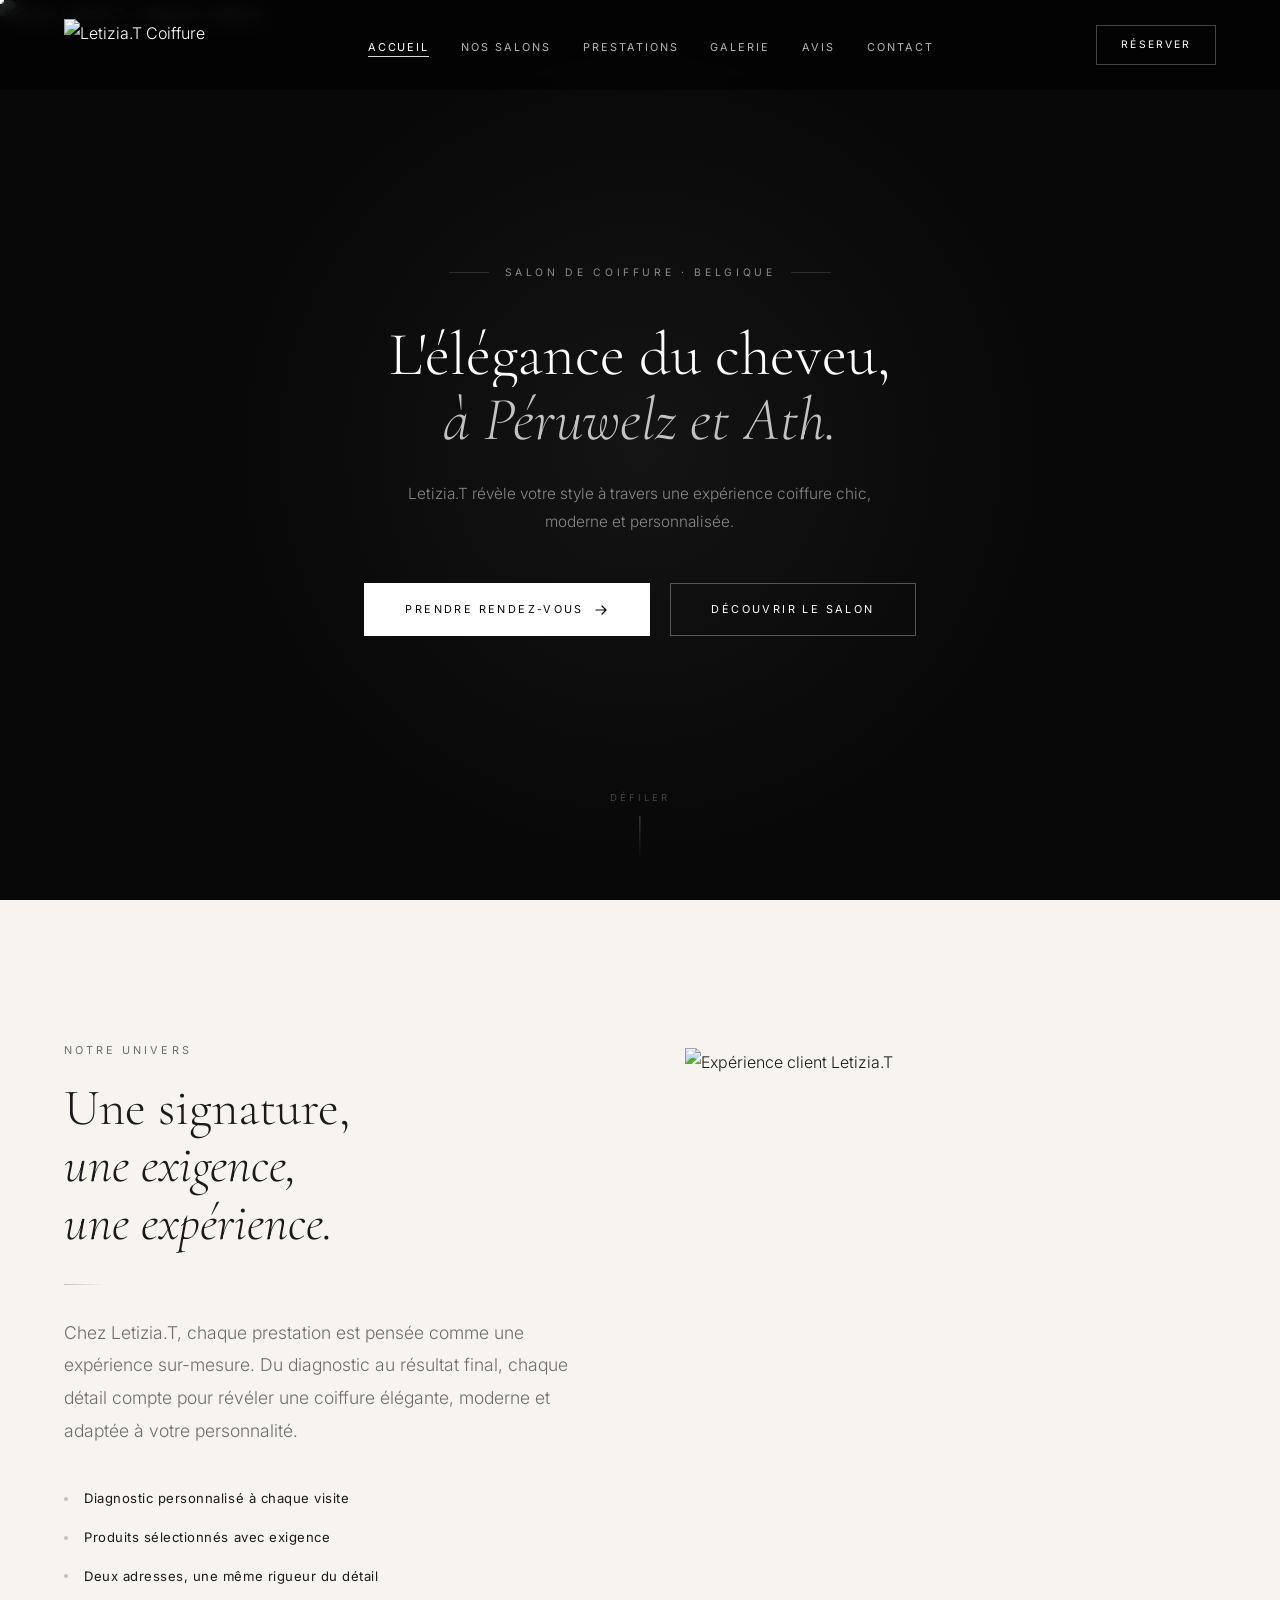
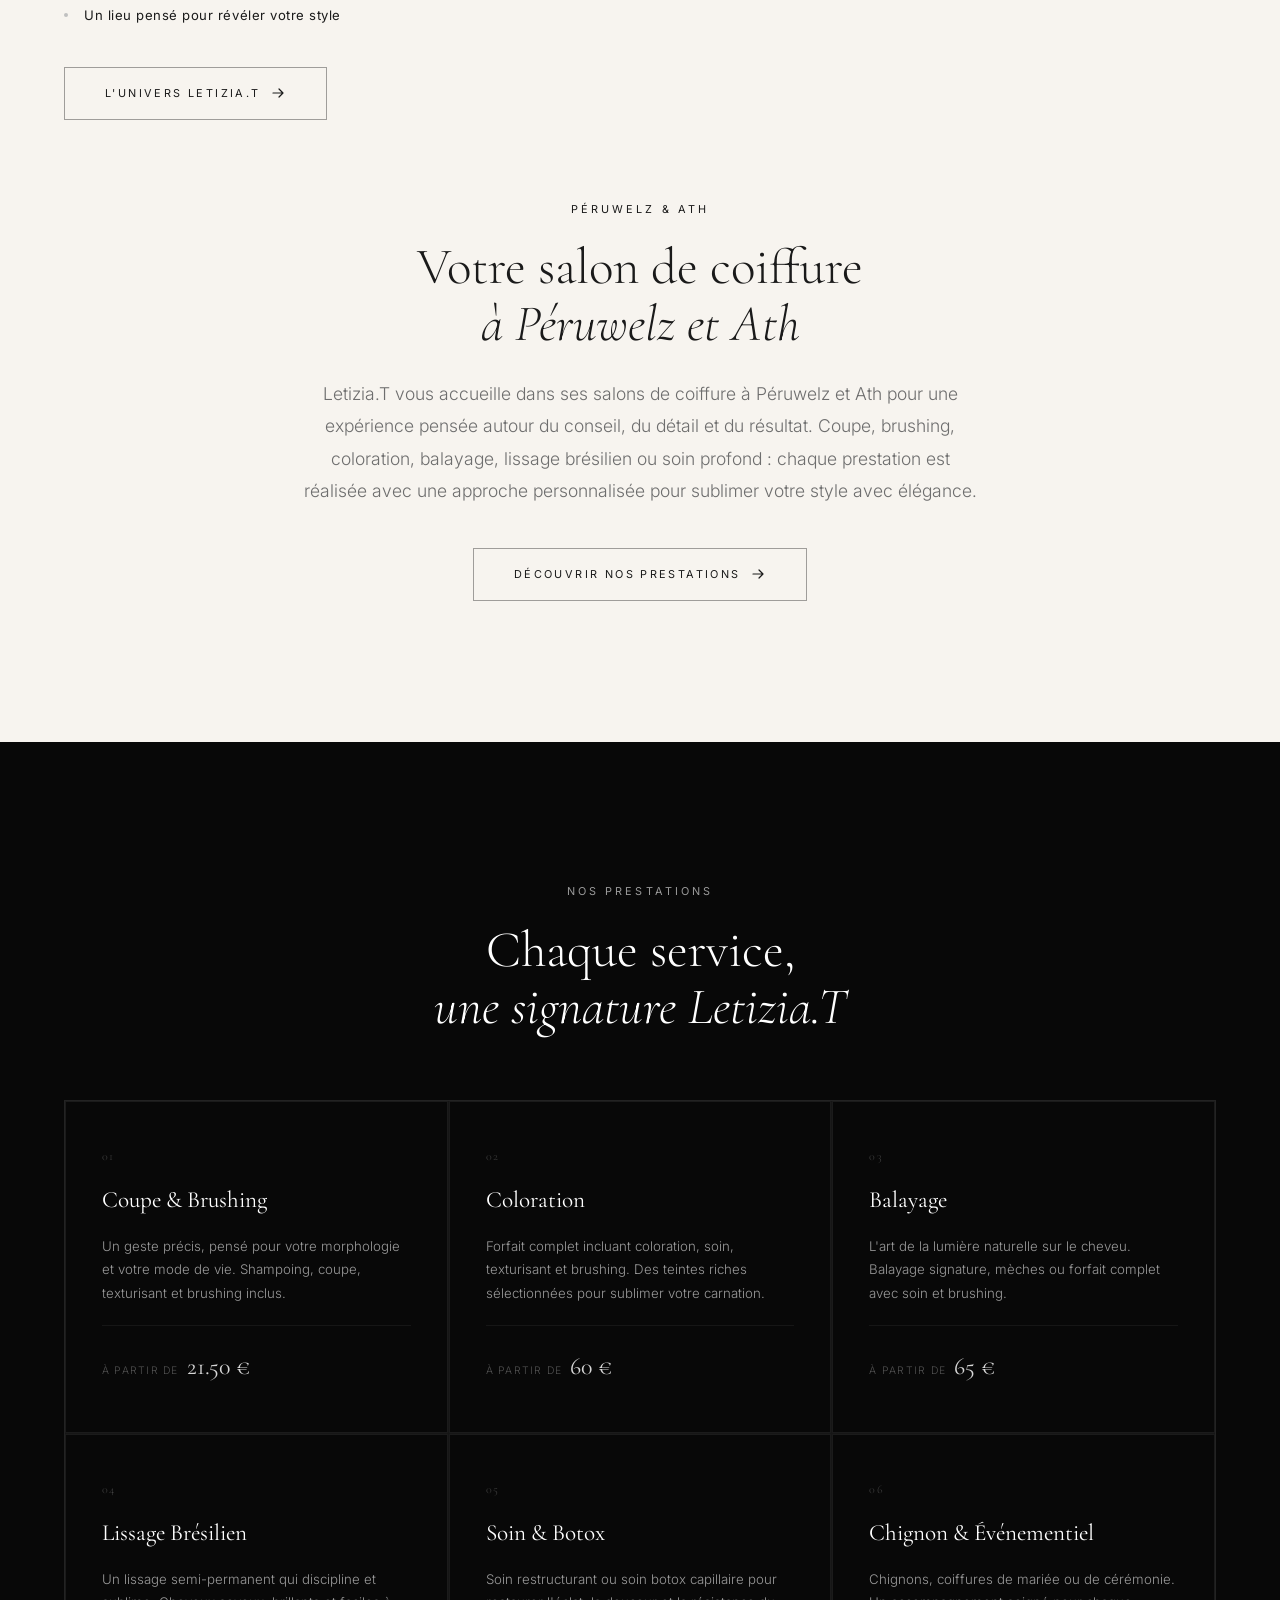
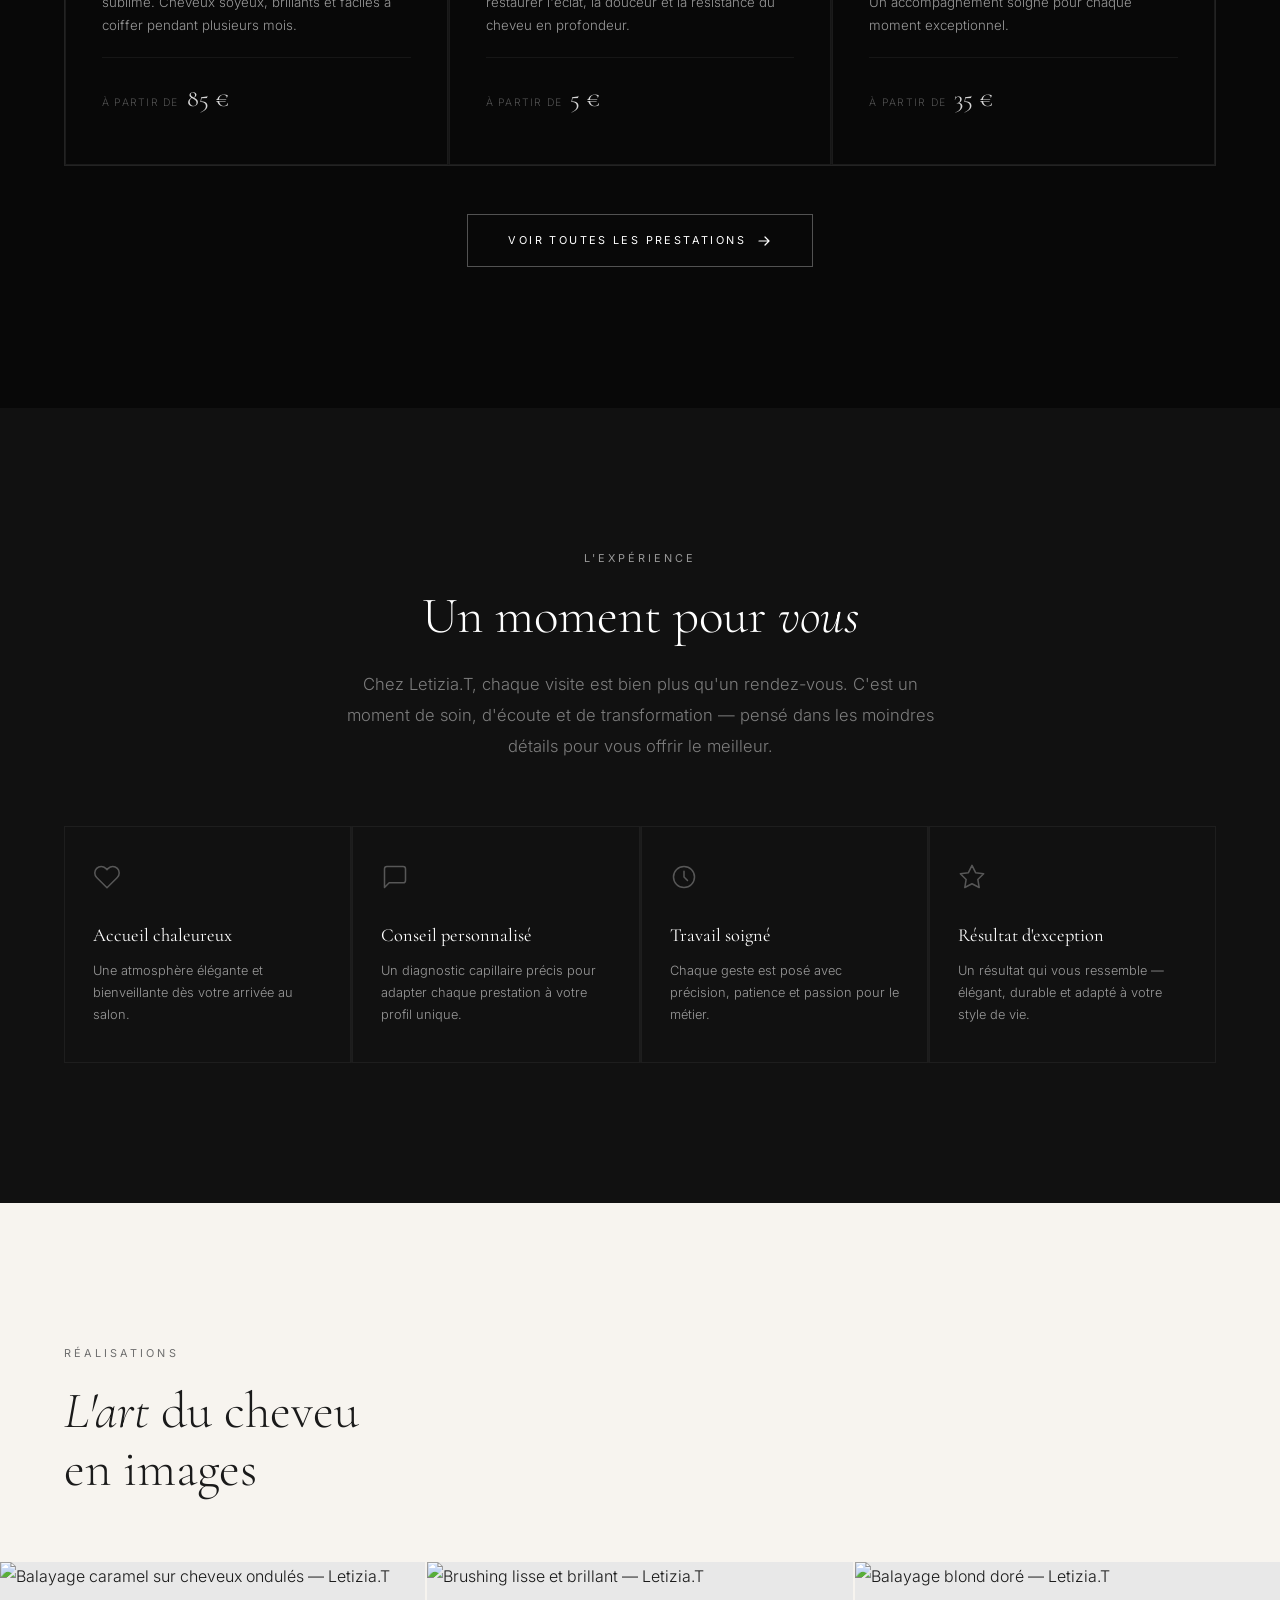
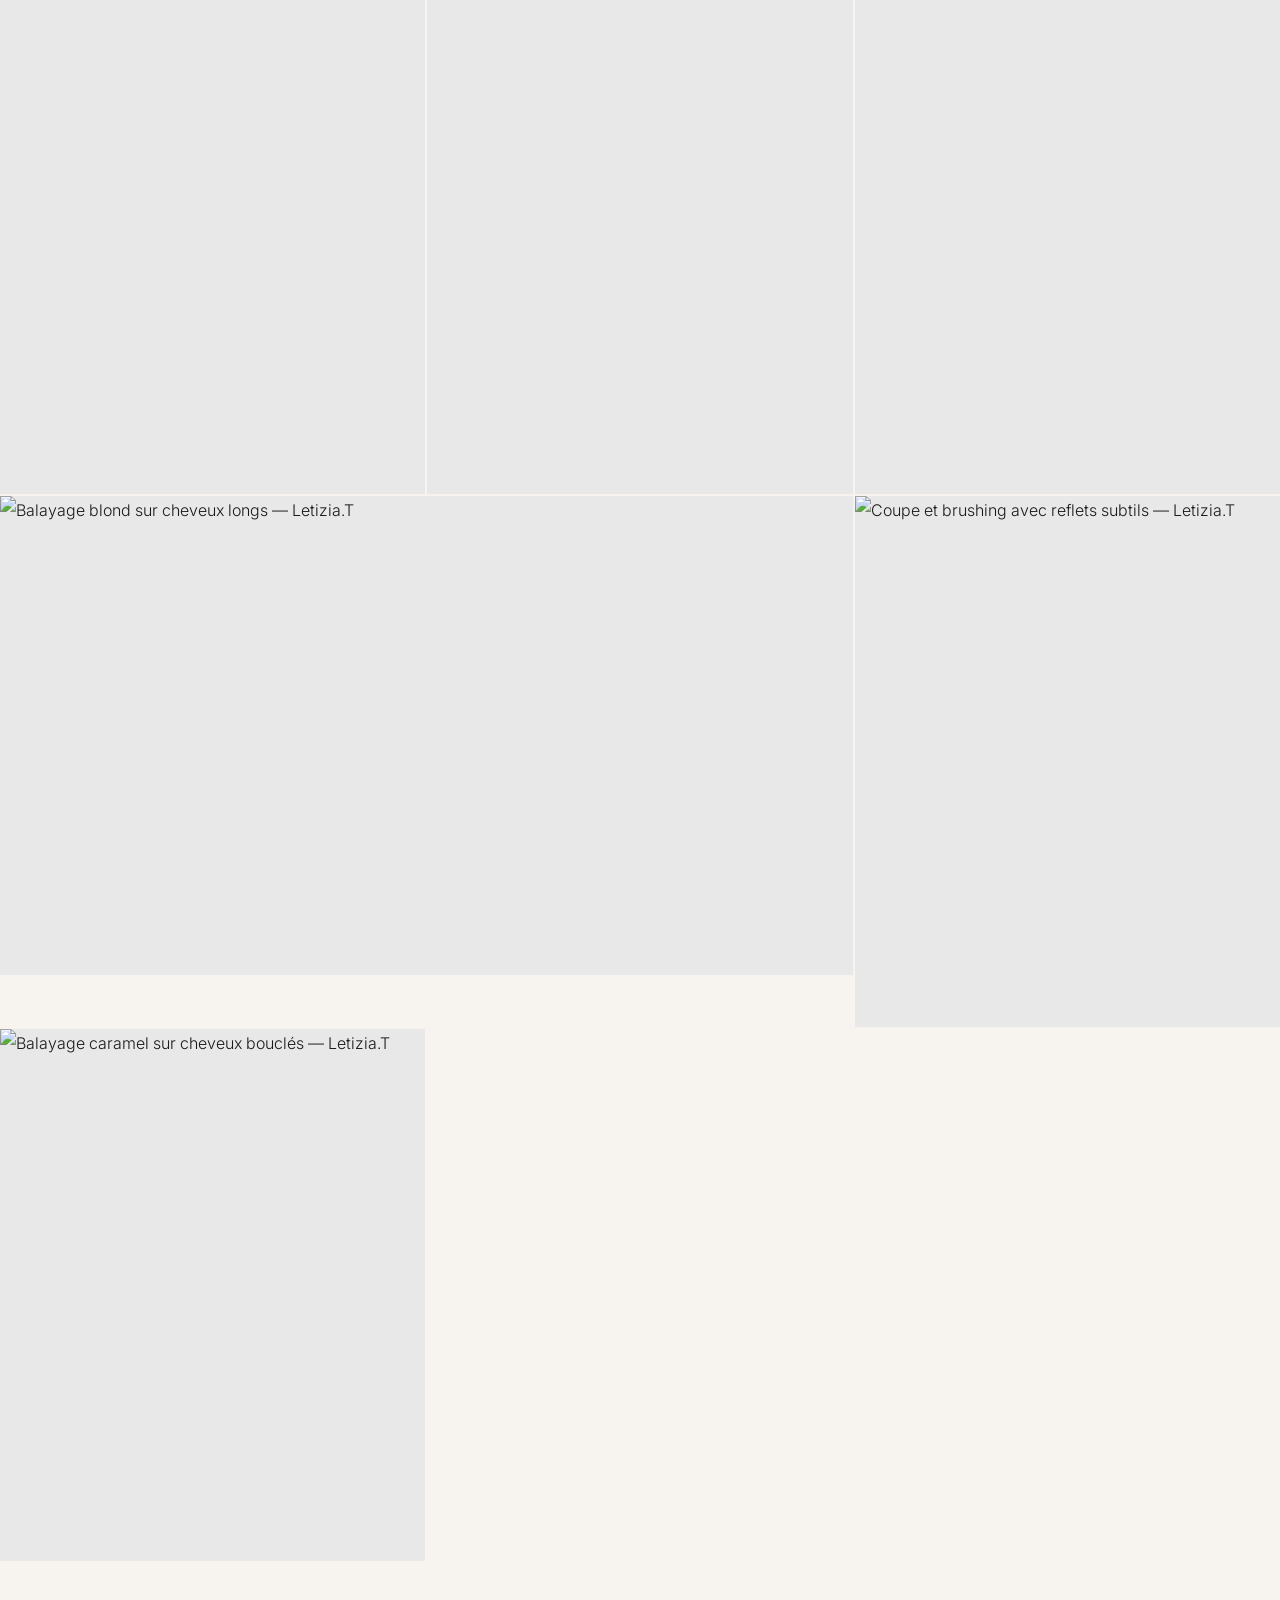
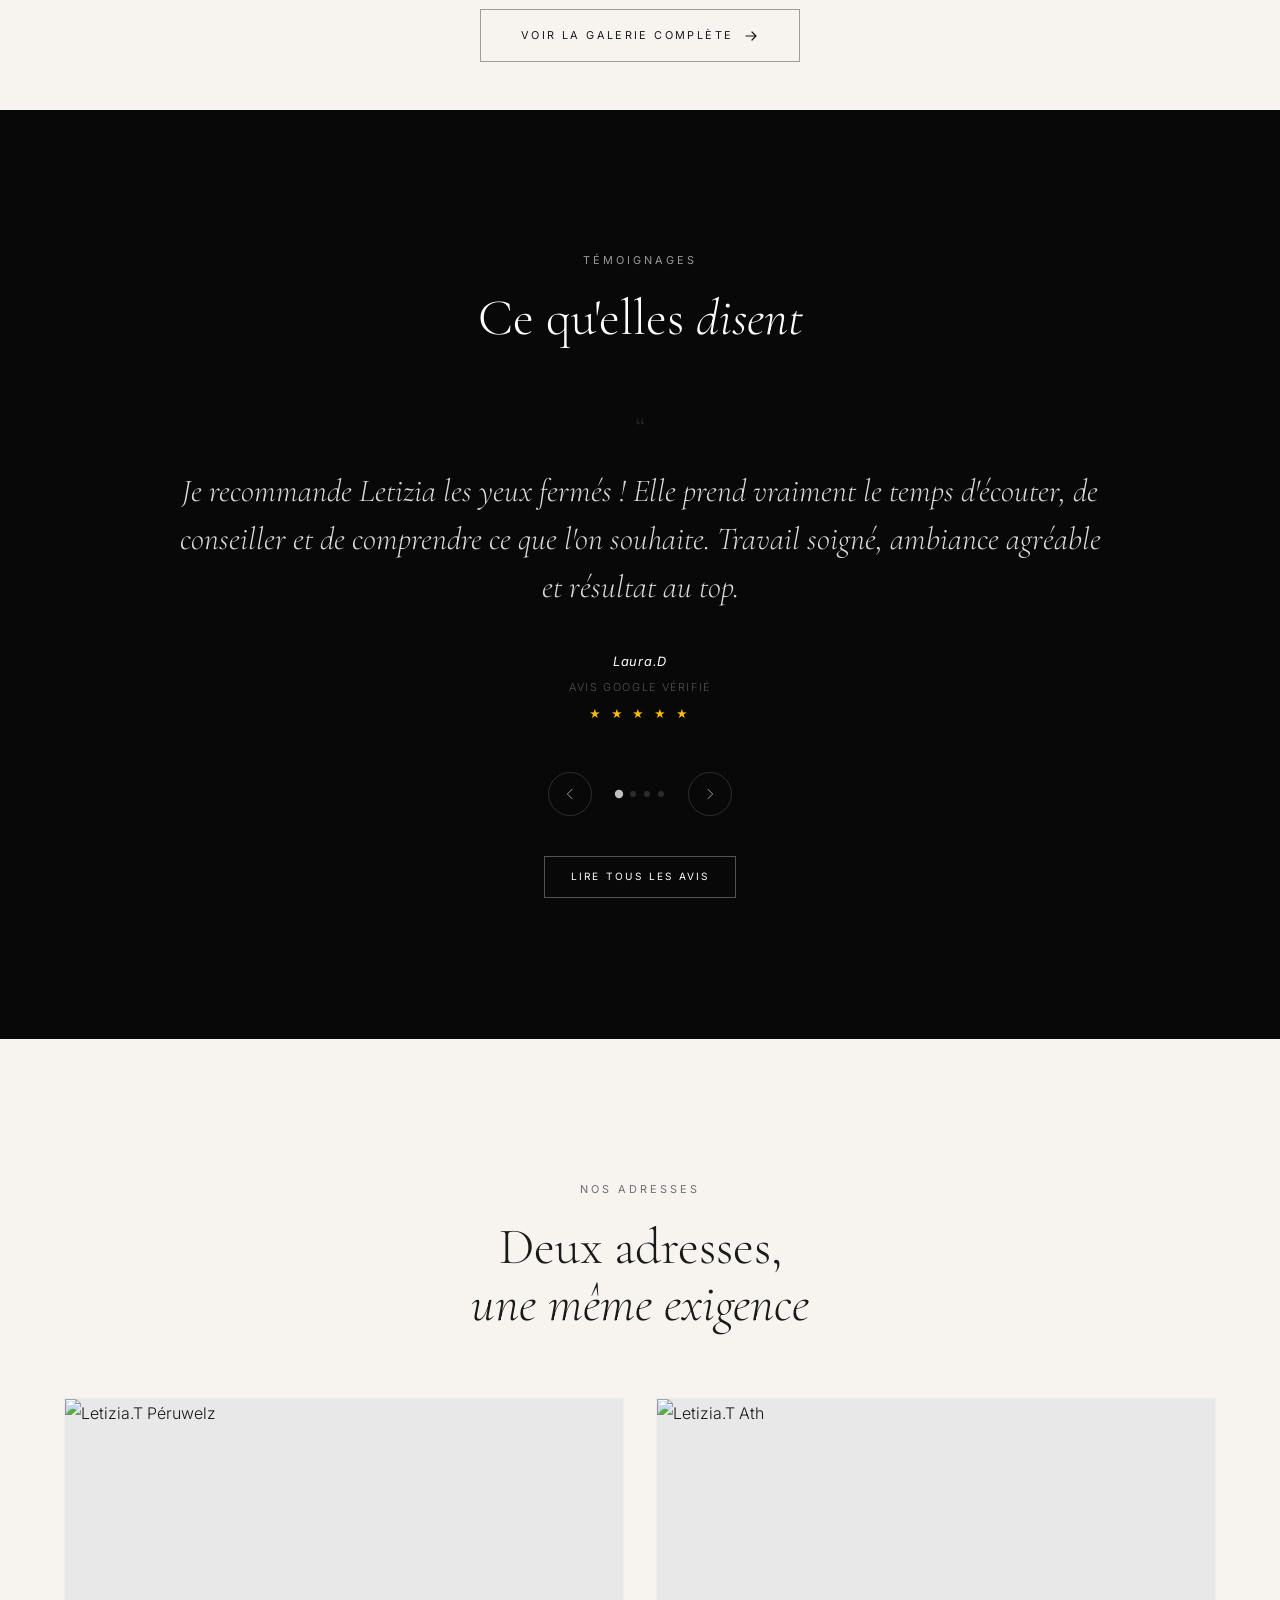
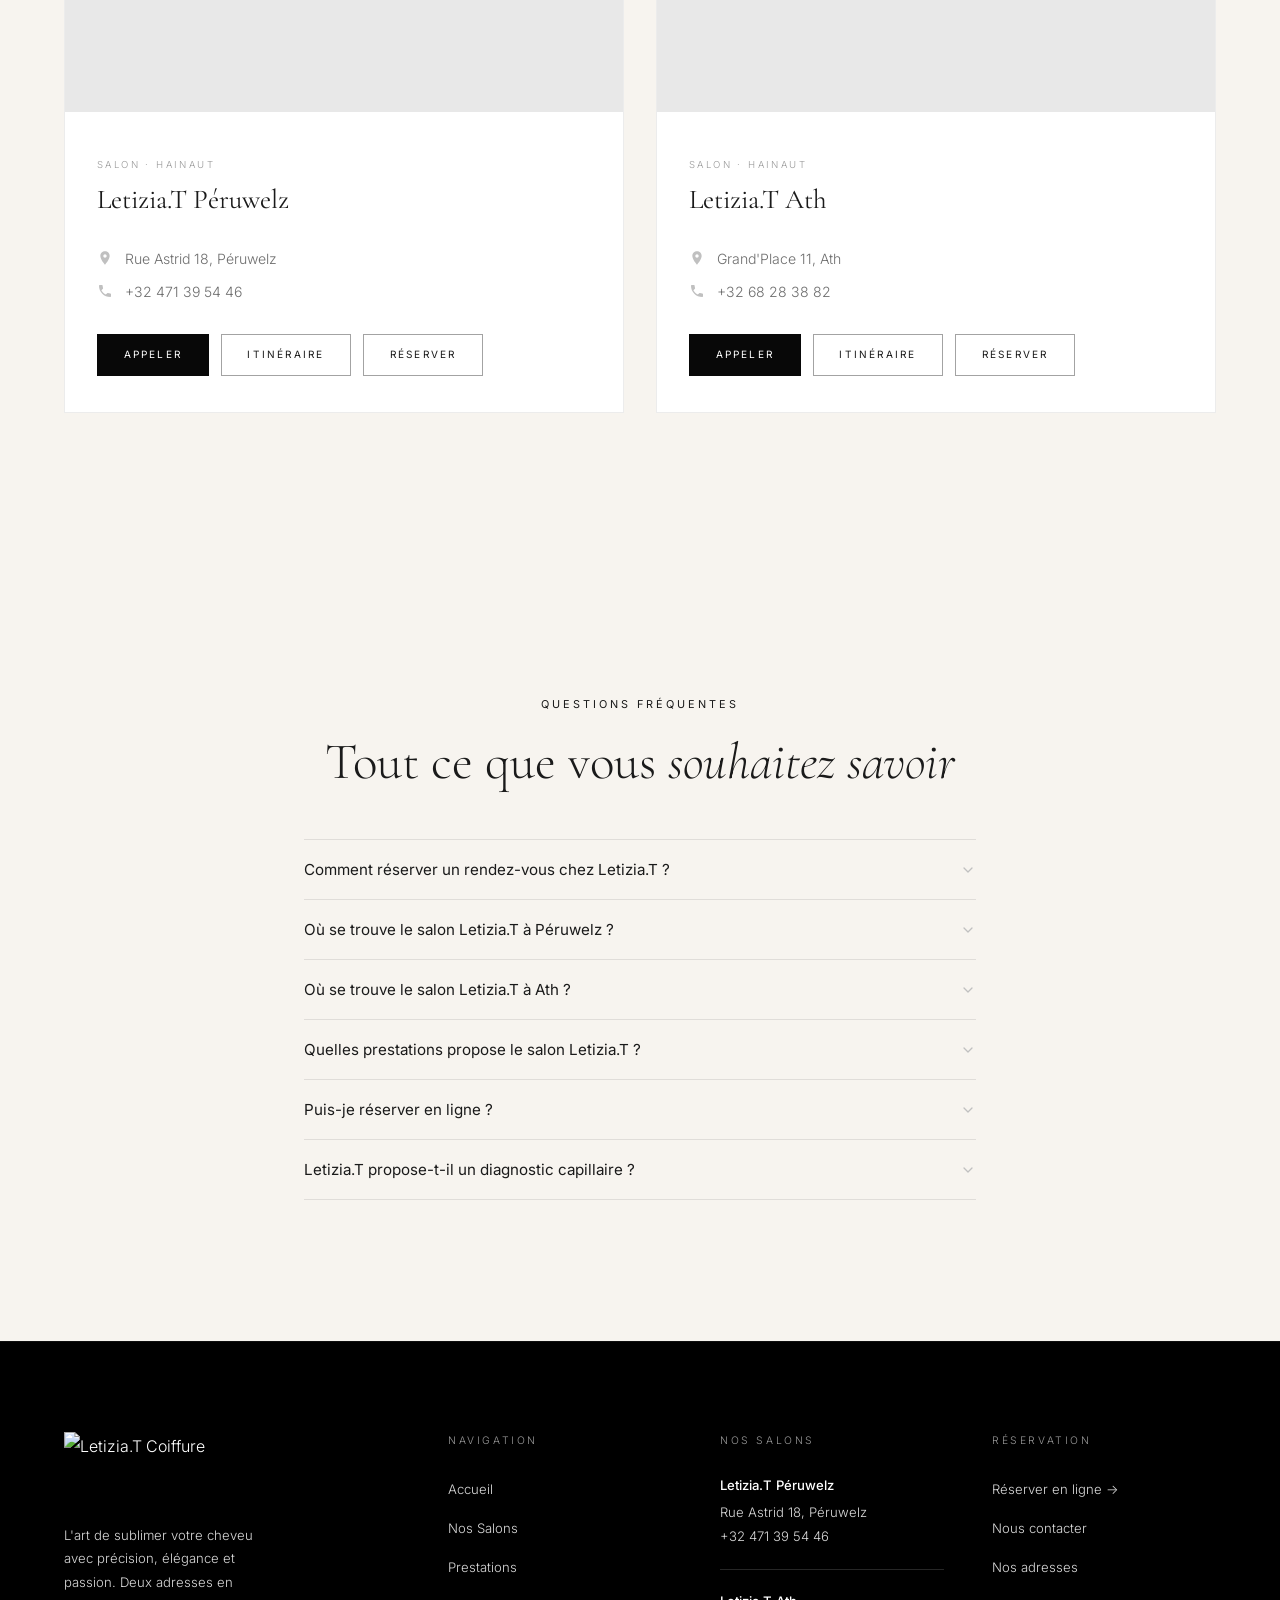
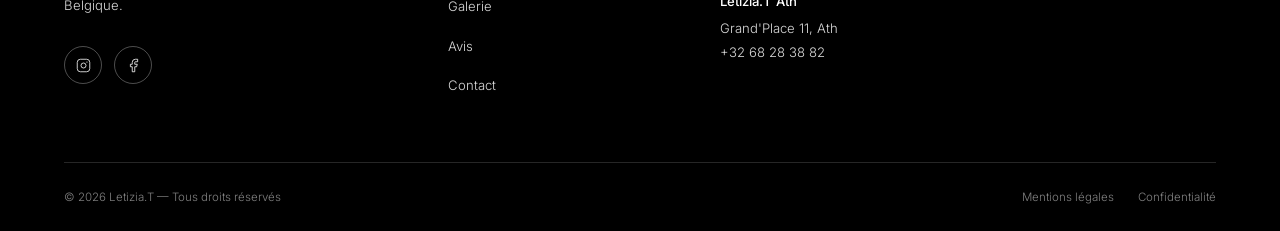
==== index.html @ d0d489a6 "Add files via upload" ====
<!DOCTYPE html>
<html lang="fr-BE">
<head>
  <meta charset="UTF-8" />
  <meta name="viewport" content="width=device-width, initial-scale=1.0" />

  <!-- ═══ SEO PRIMARY ═══ -->
  <title>Letizia.T | Salon de coiffure à Péruwelz &amp; Ath</title>
  <meta name="description" content="Découvrez Letizia.T, salons de coiffure à Péruwelz et Ath. Coloration, balayage, brushing, lissage brésilien et conseils personnalisés. Réservez en ligne." />
  <link rel="canonical" href="https://letizia-t.be/" />

  <!-- ═══ OPEN GRAPH ═══ -->
  <meta property="og:type"        content="website" />
  <meta property="og:locale"      content="fr_BE" />
  <meta property="og:title"       content="Letizia.T | Salon de coiffure à Péruwelz &amp; Ath" />
  <meta property="og:description" content="Une expérience coiffure chic, moderne et personnalisée dans nos salons de Péruwelz et Ath. Coloration, balayage, lissage brésilien. Réservez en ligne." />
  <meta property="og:url"         content="https://letizia-t.be/" />
  <meta property="og:image"       content="https://letizia-t.be/og-image.jpg" />
  <meta property="og:site_name"   content="Letizia.T Coiffure" />

  <!-- ═══ TWITTER CARD ═══ -->
  <meta name="twitter:card"        content="summary_large_image" />
  <meta name="twitter:title"       content="Letizia.T | Salon de coiffure à Péruwelz &amp; Ath" />
  <meta name="twitter:description" content="Une expérience coiffure chic, moderne et personnalisée dans nos salons de Péruwelz et Ath." />
  <meta name="twitter:image"       content="https://letizia-t.be/og-image.jpg" />

  <!-- ═══ SCHEMA.ORG JSON-LD ═══
       Mettre à jour l'URL du site (letizia-t.be) une fois le domaine défini.
  ═══════════════════════════════ -->
  <script type="application/ld+json">
  {
    "@context": "https://schema.org",
    "@graph": [
      {
        "@type": "WebSite",
        "@id": "https://letizia-t.be/#website",
        "url": "https://letizia-t.be/",
        "name": "Letizia.T Coiffure",
        "description": "Salons de coiffure premium à Péruwelz et Ath, Belgique",
        "inLanguage": "fr-BE",
        "publisher": { "@id": "https://letizia-t.be/#organization" }
      },
      {
        "@type": "Organization",
        "@id": "https://letizia-t.be/#organization",
        "name": "Letizia.T Coiffure",
        "url": "https://letizia-t.be/",
        "logo": {
          "@type": "ImageObject",
          "url": "https://letizia-t.be/logo.png"
        },
        "sameAs": [
          "https://www.instagram.com/salonletizia.t",
          "https://www.facebook.com/share/17oDURodCF/"
        ]
      },
      {
        "@type": "HairSalon",
        "@id": "https://letizia-t.be/#salon-peruwelz",
        "name": "Letizia.T Péruwelz",
        "url": "https://letizia-t.be/",
        "telephone": "+32471395446",
        "address": {
          "@type": "PostalAddress",
          "streetAddress": "Rue Astrid 18",
          "addressLocality": "Péruwelz",
          "addressRegion": "Hainaut",
          "postalCode": "7600",
          "addressCountry": "BE"
        },
        "geo": {
          "@type": "GeoCoordinates",
          "latitude": 50.5088,
          "longitude": 3.5929
        },
        "areaServed": { "@type": "City", "name": "Péruwelz" },
        "priceRange": "€€",
        "image": "https://letizia-t.be/logo.png",
        "sameAs": [
          "https://www.instagram.com/salonletizia.t",
          "https://www.facebook.com/share/17oDURodCF/"
        ],
        "potentialAction": {
          "@type": "ReserveAction",
          "target": {
            "@type": "EntryPoint",
            "urlTemplate": "https://salonkee.be/salon-group/letizia-t"
          }
        }
      },
      {
        "@type": "HairSalon",
        "@id": "https://letizia-t.be/#salon-ath",
        "name": "Letizia.T Ath",
        "url": "https://letizia-t.be/",
        "telephone": "+3268283882",
        "address": {
          "@type": "PostalAddress",
          "streetAddress": "Grand'Place 11",
          "addressLocality": "Ath",
          "addressRegion": "Hainaut",
          "postalCode": "7800",
          "addressCountry": "BE"
        },
        "geo": {
          "@type": "GeoCoordinates",
          "latitude": 50.6333,
          "longitude": 3.7833
        },
        "areaServed": { "@type": "City", "name": "Ath" },
        "priceRange": "€€",
        "image": "https://letizia-t.be/logo.png",
        "sameAs": [
          "https://www.instagram.com/salonletizia.t",
          "https://www.facebook.com/share/17oDURodCF/"
        ],
        "potentialAction": {
          "@type": "ReserveAction",
          "target": {
            "@type": "EntryPoint",
            "urlTemplate": "https://salonkee.be/salon-group/letizia-t"
          }
        }
      },
      {
        "@type": "FAQPage",
        "mainEntity": [
          {
            "@type": "Question",
            "name": "Comment réserver un rendez-vous chez Letizia.T ?",
            "acceptedAnswer": {
              "@type": "Answer",
              "text": "Vous pouvez réserver en ligne via Salonkee (salonkee.be/salon-group/letizia-t), ou appeler le salon de Péruwelz au +32 471 39 54 46 ou celui d'Ath au +32 68 28 38 82."
            }
          },
          {
            "@type": "Question",
            "name": "Où se trouve le salon Letizia.T à Péruwelz ?",
            "acceptedAnswer": {
              "@type": "Answer",
              "text": "Le salon Letizia.T Péruwelz est situé Rue Astrid 18, à Péruwelz. Téléphone : +32 471 39 54 46."
            }
          },
          {
            "@type": "Question",
            "name": "Où se trouve le salon Letizia.T à Ath ?",
            "acceptedAnswer": {
              "@type": "Answer",
              "text": "Le salon Letizia.T Ath est situé Grand'Place 11, à Ath. Téléphone : +32 68 28 38 82."
            }
          },
          {
            "@type": "Question",
            "name": "Quelles prestations propose Letizia.T ?",
            "acceptedAnswer": {
              "@type": "Answer",
              "text": "Letizia.T propose des colorations, balayages, coupes femme, brushings, lissages brésiliens, soins profonds et un diagnostic personnalisé dans ses salons de Péruwelz et Ath."
            }
          },
          {
            "@type": "Question",
            "name": "Puis-je réserver en ligne chez Letizia.T ?",
            "acceptedAnswer": {
              "@type": "Answer",
              "text": "Oui, la réservation en ligne est disponible 24h/24 via Salonkee à l'adresse salonkee.be/salon-group/letizia-t. Vous choisissez salon, prestation et créneau en quelques clics."
            }
          },
          {
            "@type": "Question",
            "name": "Letizia.T propose-t-il un diagnostic capillaire personnalisé ?",
            "acceptedAnswer": {
              "@type": "Answer",
              "text": "Oui, chaque prestation peut commencer par un diagnostic afin de comprendre vos attentes, votre type de cheveux et le résultat souhaité. C'est l'approche sur-mesure qui distingue l'expérience Letizia.T."
            }
          }
        ]
      }
    ]
  }
  </script>

  <!-- ═══ FONTS ═══ -->
  <link rel="preconnect" href="https://fonts.googleapis.com" />
  <link rel="preconnect" href="https://fonts.gstatic.com" crossorigin />
  <link href="https://fonts.googleapis.com/css2?family=Cormorant+Garamond:ital,wght@0,300;0,400;0,500;1,300;1,400;1,500&family=Inter:wght@200;300;400;500&display=swap" rel="stylesheet" />
  <link rel="stylesheet" href="style.css" />
</head>
<body>

<!-- ── NAVIGATION ── -->
<nav class="nav" id="nav">
  <a href="index.html" class="nav-logo" aria-label="Letizia.T — Accueil">
    <img src="logo.png" alt="Letizia.T Coiffure" class="nav-logo-img" />
  </a>
  <ul class="nav-links" role="list">
    <li><a href="index.html">Accueil</a></li>
    <li><a href="salons.html">Nos Salons</a></li>
    <li><a href="prestations.html">Prestations</a></li>
    <li><a href="galerie.html">Galerie</a></li>
    <li><a href="avis.html">Avis</a></li>
    <li><a href="contact.html">Contact</a></li>
  </ul>
  <a href="https://salonkee.be/salon-group/letizia-t" target="_blank" rel="noopener noreferrer" class="nav-book">Réserver</a>
  <button class="nav-burger" id="navBurger" aria-label="Ouvrir le menu" aria-expanded="false">
    <span></span><span></span>
  </button>
</nav>

<!-- ── MOBILE MENU ── -->
<div class="mobile-menu" id="mobileMenu" role="dialog" aria-label="Menu navigation">
  <nav class="mobile-menu-links">
    <a href="index.html"       class="mobile-menu-link">Accueil</a>
    <a href="salons.html"      class="mobile-menu-link">Le Salon</a>
    <a href="prestations.html" class="mobile-menu-link">Prestations</a>
    <a href="galerie.html"     class="mobile-menu-link">Galerie</a>
    <a href="avis.html"        class="mobile-menu-link">Avis</a>
    <a href="contact.html"     class="mobile-menu-link">Contact</a>
  </nav>
</div>

<!-- ═══════════════════════════════════════
     1. HERO
════════════════════════════════════════ -->
<section class="hero" id="hero" aria-label="Letizia.T — Salon de coiffure premium">
  <div class="hero-bg">
    <img
      src="images/salon-ath-1.jpg"
      alt="Salon Letizia.T — Espace coiffure"
      loading="eager"
    />
  </div>
  <div class="hero-orb" aria-hidden="true"></div>

  <div class="hero-content">
    <div class="hero-label-wrap" aria-hidden="true">
      <span class="hero-label-line"></span>
      <span class="label hero-label">Salon de Coiffure · Belgique</span>
      <span class="hero-label-line"></span>
    </div>

    <h1 class="hero-title">
      L'élégance du cheveu,<br /><em>à Péruwelz et Ath.</em>
    </h1>

    <p class="hero-sub">
      Letizia.T révèle votre style à travers une expérience coiffure chic, moderne et personnalisée.
    </p>

    <div class="hero-actions">
      <a
        href="https://salonkee.be/salon-group/letizia-t"
        target="_blank"
        rel="noopener"
        class="btn btn-primary btn-magnetic"
      >
        Prendre rendez-vous
        <svg class="btn-arrow" viewBox="0 0 16 16" fill="none"><path d="M3 8h10M9 4l4 4-4 4" stroke="currentColor" stroke-width="1.2" stroke-linecap="round" stroke-linejoin="round"/></svg>
      </a>
      <a href="salons.html" class="btn btn-secondary btn-magnetic">Découvrir le salon</a>
    </div>
  </div>

  <div class="hero-scroll" aria-hidden="true">
    <span>Défiler</span>
    <div class="hero-scroll-line"></div>
  </div>
</section>


<!-- ═══════════════════════════════════════
     2. SIGNATURE
════════════════════════════════════════ -->
<section class="signature section" id="about">
  <div class="container">
    <div class="signature-grid">

      <!-- Content -->
      <div class="signature-content">
        <span class="label section-label" data-reveal="up">Notre univers</span>
        <h2 class="h2" data-reveal="up" data-delay="1">
          Une signature,<br /><em>une exigence,<br />une expérience.</em>
        </h2>
        <div class="signature-divider" data-reveal="up" data-delay="2"></div>
        <p class="body-large" data-reveal="up" data-delay="2">
          Chez Letizia.T, chaque prestation est pensée comme une expérience sur-mesure. Du diagnostic au résultat final, chaque détail compte pour révéler une coiffure élégante, moderne et adaptée à votre personnalité.
        </p>

        <div class="signature-values" data-reveal="up" data-delay="3">
          <div class="signature-value"><span class="signature-value-dot"></span>Diagnostic personnalisé à chaque visite</div>
          <div class="signature-value"><span class="signature-value-dot"></span>Produits sélectionnés avec exigence</div>
          <div class="signature-value"><span class="signature-value-dot"></span>Deux adresses, une même rigueur du détail</div>
          <div class="signature-value"><span class="signature-value-dot"></span>Un lieu pensé pour révéler votre style</div>
        </div>

        <div style="margin-top:2.5rem" data-reveal="up" data-delay="4">
          <a href="salons.html" class="btn btn-ghost-dark">
            L'univers Letizia.T
            <svg class="btn-arrow" viewBox="0 0 16 16" fill="none"><path d="M3 8h10M9 4l4 4-4 4" stroke="currentColor" stroke-width="1.2" stroke-linecap="round" stroke-linejoin="round"/></svg>
          </a>
        </div>
      </div>

      <!-- Image -->
      <div class="signature-image" data-reveal="right">
        <div class="signature-img-main">
          <img
            src="images/galerie-cliente-1.jpg"
            alt="Expérience client Letizia.T"
            loading="lazy"
          />
        </div>
      </div>

    </div>
  </div>
</section>


<!-- ═══════════════════════════════════════
     LOCAL SEO — Présence locale
════════════════════════════════════════ -->
<section class="local-intro section" style="background:var(--off-white);color:var(--dark)">
  <div class="container" style="max-width:860px; text-align:center">
    <span class="label section-label" data-reveal="up">Péruwelz &amp; Ath</span>
    <h2 class="h2" data-reveal="up" data-delay="1">
      Votre salon de coiffure<br /><em>à Péruwelz et Ath</em>
    </h2>
    <p class="body-large" style="margin:1.5rem auto 0; color:var(--gray); max-width:680px" data-reveal="up" data-delay="2">
      Letizia.T vous accueille dans ses salons de coiffure à Péruwelz et Ath pour une expérience pensée autour du conseil, du détail et du résultat. Coupe, brushing, coloration, balayage, lissage brésilien ou soin profond : chaque prestation est réalisée avec une approche personnalisée pour sublimer votre style avec élégance.
    </p>
    <div style="margin-top:2.5rem" data-reveal="up" data-delay="3">
      <a href="prestations.html" class="btn btn-ghost-dark">
        Découvrir nos prestations
        <svg class="btn-arrow" viewBox="0 0 16 16" fill="none"><path d="M3 8h10M9 4l4 4-4 4" stroke="currentColor" stroke-width="1.2" stroke-linecap="round" stroke-linejoin="round"/></svg>
      </a>
    </div>
  </div>
</section>


<!-- ═══════════════════════════════════════
     3. SERVICES
════════════════════════════════════════ -->
<section class="services section" id="services">
  <div class="container">
    <div class="section-header centered">
      <span class="label section-label text-silver" data-reveal="up">Nos prestations</span>
      <h2 class="h2" data-reveal="up" data-delay="1">
        Chaque service,<br /><em>une signature Letizia.T</em>
      </h2>
    </div>

    <div class="services-grid">

      <article class="service-card" data-reveal="up">
        <span class="service-num">01</span>
        <h3>Coupe &amp; Brushing</h3>
        <p>Un geste précis, pensé pour votre morphologie et votre mode de vie. Shampoing, coupe, texturisant et brushing inclus.</p>
        <div class="service-price-line">
          <span class="price-from">À partir de</span>
          <span class="price-value">21.50 €</span>
        </div>
      </article>

      <article class="service-card" data-reveal="up" data-delay="1">
        <span class="service-num">02</span>
        <h3>Coloration</h3>
        <p>Forfait complet incluant coloration, soin, texturisant et brushing. Des teintes riches sélectionnées pour sublimer votre carnation.</p>
        <div class="service-price-line">
          <span class="price-from">À partir de</span>
          <span class="price-value">60 €</span>
        </div>
      </article>

      <article class="service-card" data-reveal="up" data-delay="2">
        <span class="service-num">03</span>
        <h3>Balayage</h3>
        <p>L'art de la lumière naturelle sur le cheveu. Balayage signature, mèches ou forfait complet avec soin et brushing.</p>
        <div class="service-price-line">
          <span class="price-from">À partir de</span>
          <span class="price-value">65 €</span>
        </div>
      </article>

      <article class="service-card" data-reveal="up" data-delay="1">
        <span class="service-num">04</span>
        <h3>Lissage Brésilien</h3>
        <p>Un lissage semi-permanent qui discipline et sublime. Cheveux soyeux, brillants et faciles à coiffer pendant plusieurs mois.</p>
        <div class="service-price-line">
          <span class="price-from">À partir de</span>
          <span class="price-value">85 €</span>
        </div>
      </article>

      <article class="service-card" data-reveal="up" data-delay="2">
        <span class="service-num">05</span>
        <h3>Soin &amp; Botox</h3>
        <p>Soin restructurant ou soin botox capillaire pour restaurer l'éclat, la douceur et la résistance du cheveu en profondeur.</p>
        <div class="service-price-line">
          <span class="price-from">À partir de</span>
          <span class="price-value">5 €</span>
        </div>
      </article>

      <article class="service-card" data-reveal="up" data-delay="3">
        <span class="service-num">06</span>
        <h3>Chignon &amp; Événementiel</h3>
        <p>Chignons, coiffures de mariée ou de cérémonie. Un accompagnement soigné pour chaque moment exceptionnel.</p>
        <div class="service-price-line">
          <span class="price-from">À partir de</span>
          <span class="price-value">35 €</span>
        </div>
      </article>

    </div>

    <div style="text-align:center; margin-top:3rem" data-reveal="up">
      <a href="prestations.html" class="btn btn-secondary">
        Voir toutes les prestations
        <svg class="btn-arrow" viewBox="0 0 16 16" fill="none"><path d="M3 8h10M9 4l4 4-4 4" stroke="currentColor" stroke-width="1.2" stroke-linecap="round" stroke-linejoin="round"/></svg>
      </a>
    </div>
  </div>
</section>


<!-- ═══════════════════════════════════════
     4. EXPÉRIENCE CLIENT
════════════════════════════════════════ -->
<section class="experience section">
  <div class="container">
    <div class="section-header centered">
      <span class="label section-label text-silver" data-reveal="up">L'expérience</span>
      <h2 class="h2" data-reveal="up" data-delay="1">
        Un moment pour <em>vous</em>
      </h2>
      <p class="experience-intro" style="margin-top:1.5rem" data-reveal="up" data-delay="2">
        Chez Letizia.T, chaque visite est bien plus qu'un rendez-vous. C'est un moment de soin, d'écoute et de transformation — pensé dans les moindres détails pour vous offrir le meilleur.
      </p>
    </div>

    <div class="experience-grid">
      <div class="experience-item" data-reveal="up">
        <svg class="exp-icon" viewBox="0 0 24 24" fill="none"><path d="M20.84 4.61a5.5 5.5 0 00-7.78 0L12 5.67l-1.06-1.06a5.5 5.5 0 00-7.78 7.78l1.06 1.06L12 21.23l7.78-7.78 1.06-1.06a5.5 5.5 0 000-7.78z" stroke="currentColor" stroke-width="1.3" stroke-linecap="round" stroke-linejoin="round"/></svg>
        <h4>Accueil chaleureux</h4>
        <p>Une atmosphère élégante et bienveillante dès votre arrivée au salon.</p>
      </div>
      <div class="experience-item" data-reveal="up" data-delay="1">
        <svg class="exp-icon" viewBox="0 0 24 24" fill="none"><path d="M21 15a2 2 0 01-2 2H7l-4 4V5a2 2 0 012-2h14a2 2 0 012 2z" stroke="currentColor" stroke-width="1.3" stroke-linecap="round" stroke-linejoin="round"/></svg>
        <h4>Conseil personnalisé</h4>
        <p>Un diagnostic capillaire précis pour adapter chaque prestation à votre profil unique.</p>
      </div>
      <div class="experience-item" data-reveal="up" data-delay="2">
        <svg class="exp-icon" viewBox="0 0 24 24" fill="none"><circle cx="12" cy="12" r="9" stroke="currentColor" stroke-width="1.3"/><path d="M12 7v5l3 3" stroke="currentColor" stroke-width="1.3" stroke-linecap="round"/></svg>
        <h4>Travail soigné</h4>
        <p>Chaque geste est posé avec précision, patience et passion pour le métier.</p>
      </div>
      <div class="experience-item" data-reveal="up" data-delay="3">
        <svg class="exp-icon" viewBox="0 0 24 24" fill="none"><path d="M12 2l3.09 6.26L22 9.27l-5 4.87 1.18 6.88L12 17.77l-6.18 3.25L7 14.14 2 9.27l6.91-1.01L12 2z" stroke="currentColor" stroke-width="1.3" stroke-linecap="round" stroke-linejoin="round"/></svg>
        <h4>Résultat d'exception</h4>
        <p>Un résultat qui vous ressemble — élégant, durable et adapté à votre style de vie.</p>
      </div>
    </div>
  </div>
</section>


<!-- ═══════════════════════════════════════
     5. GALERIE (preview)
════════════════════════════════════════ -->
<section class="gallery-section section">
  <div class="container">
    <div class="section-header">
      <span class="label section-label" data-reveal="up">Réalisations</span>
      <h2 class="h2" data-reveal="up" data-delay="1">
        <em>L'art</em> du cheveu<br />en images
      </h2>
    </div>
  </div>

  <div class="gallery-grid" style="margin-top:3rem" data-reveal="scale">
    <div class="gallery-item" data-lightbox data-category="balayage" data-caption="Balayage caramel">
      <img src="images/galerie-cliente-2.jpg" alt="Balayage caramel sur cheveux ondulés — Letizia.T" loading="lazy" />
      <div class="gallery-overlay">
        <span class="gallery-overlay-tag">Balayage</span>
        <span class="gallery-overlay-title">Mouvement naturel</span>
      </div>
    </div>
    <div class="gallery-item" data-lightbox data-category="coupe" data-caption="Brushing lisse">
      <img src="images/galerie-cliente-1.jpg" alt="Brushing lisse et brillant — Letizia.T" loading="lazy" />
      <div class="gallery-overlay">
        <span class="gallery-overlay-tag">Coupe &amp; Brushing</span>
        <span class="gallery-overlay-title">Brillance intense</span>
      </div>
    </div>
    <div class="gallery-item" data-lightbox data-category="balayage" data-caption="Balayage blond doré">
      <img src="images/galerie-cliente-3.jpg" alt="Balayage blond doré — Letizia.T" loading="lazy" />
      <div class="gallery-overlay">
        <span class="gallery-overlay-tag">Balayage</span>
        <span class="gallery-overlay-title">Vagues lumineuses</span>
      </div>
    </div>
    <div class="gallery-item wide" data-lightbox data-category="balayage" data-caption="Balayage blond long">
      <img src="images/galerie-cliente-4.jpg" alt="Balayage blond sur cheveux longs — Letizia.T" loading="lazy" />
      <div class="gallery-overlay">
        <span class="gallery-overlay-tag">Balayage</span>
        <span class="gallery-overlay-title">Longueur et éclat</span>
      </div>
    </div>
    <div class="gallery-item" data-lightbox data-category="coupe" data-caption="Coupe & Brushing">
      <img src="images/galerie-cliente-5.jpg" alt="Coupe et brushing avec reflets subtils — Letizia.T" loading="lazy" />
      <div class="gallery-overlay">
        <span class="gallery-overlay-tag">Coupe &amp; Brushing</span>
        <span class="gallery-overlay-title">Reflets subtils</span>
      </div>
    </div>
    <div class="gallery-item" data-lightbox data-category="balayage" data-caption="Balayage sur boucles">
      <img src="images/galerie-cliente-6.jpg" alt="Balayage caramel sur cheveux bouclés — Letizia.T" loading="lazy" />
      <div class="gallery-overlay">
        <span class="gallery-overlay-tag">Balayage</span>
        <span class="gallery-overlay-title">Reflets caramel</span>
      </div>
    </div>
  </div>

  <div style="text-align:center; padding:3rem var(--gutter)" data-reveal="up">
    <a href="galerie.html" class="btn btn-ghost-dark">
      Voir la galerie complète
      <svg class="btn-arrow" viewBox="0 0 16 16" fill="none"><path d="M3 8h10M9 4l4 4-4 4" stroke="currentColor" stroke-width="1.2" stroke-linecap="round" stroke-linejoin="round"/></svg>
    </a>
  </div>
</section>


<!-- ═══════════════════════════════════════
     6. AVIS CLIENTS
════════════════════════════════════════ -->
<section class="testimonials section">
  <div class="container">
    <div class="section-header centered">
      <span class="label section-label text-silver" data-reveal="up">Témoignages</span>
      <h2 class="h2" data-reveal="up" data-delay="1">Ce qu'elles <em>disent</em></h2>
    </div>

    <div class="testimonials-slider" data-reveal="up" data-delay="2">
      <div class="testimonials-track-inner">

        <div class="testimonial-slide">
          <div class="testimonial-quote">&ldquo;</div>
          <blockquote class="testimonial-text">
            Je recommande Letizia les yeux fermés ! Elle prend vraiment le temps d'écouter, de conseiller et de comprendre ce que l'on souhaite. Travail soigné, ambiance agréable et résultat au top.
          </blockquote>
          <div class="testimonial-author">
            <cite class="testimonial-name">Laura.D</cite>
            <span class="testimonial-role">Avis Google vérifié</span>
            <div class="testimonial-stars">★ ★ ★ ★ ★</div>
          </div>
        </div>

        <div class="testimonial-slide">
          <div class="testimonial-quote">&ldquo;</div>
          <blockquote class="testimonial-text">
            Moi qui avait la phobie de retourner chez le coiffeur, vous pouvez y aller les yeux fermés ! Elles sont toutes à l'écoute, rassurantes et leur travail est juste sublime.
          </blockquote>
          <div class="testimonial-author">
            <cite class="testimonial-name">Elena.D</cite>
            <span class="testimonial-role">Avis Google vérifié</span>
            <div class="testimonial-stars">★ ★ ★ ★ ★</div>
          </div>
        </div>

        <div class="testimonial-slide">
          <div class="testimonial-quote">&ldquo;</div>
          <blockquote class="testimonial-text">
            Je suis ravie de ma visite au salon. L'accueil est chaleureux et l'équipe est attentive à mes besoins. Je suis repartie avec exactement le résultat que j'espérais.
          </blockquote>
          <div class="testimonial-author">
            <cite class="testimonial-name">Fanny.B</cite>
            <span class="testimonial-role">Avis Google vérifié</span>
            <div class="testimonial-stars">★ ★ ★ ★ ★</div>
          </div>
        </div>

        <div class="testimonial-slide">
          <div class="testimonial-quote">&ldquo;</div>
          <blockquote class="testimonial-text">
            Que dire à part que c'est parfait, rares sont les salons de coiffure où l'on est chouchouté comme ça. Je suis très heureuse de ma couleur qui est super lumineuse, ma coupe nickel.
          </blockquote>
          <div class="testimonial-author">
            <cite class="testimonial-name">Julie.G</cite>
            <span class="testimonial-role">Avis Google vérifié</span>
            <div class="testimonial-stars">★ ★ ★ ★ ★</div>
          </div>
        </div>

      </div>

      <div class="testimonials-controls">
        <button class="testimonial-prev" aria-label="Avis précédent">
          <svg viewBox="0 0 24 24" fill="none"><path d="M15 19l-7-7 7-7" stroke="currentColor" stroke-width="1.5" stroke-linecap="round" stroke-linejoin="round"/></svg>
        </button>
        <div class="testimonial-dots-wrap">
          <button class="t-dot active" aria-label="Avis 1"></button>
          <button class="t-dot" aria-label="Avis 2"></button>
          <button class="t-dot" aria-label="Avis 3"></button>
          <button class="t-dot" aria-label="Avis 4"></button>
        </div>
        <button class="testimonial-next" aria-label="Avis suivant">
          <svg viewBox="0 0 24 24" fill="none"><path d="M9 5l7 7-7 7" stroke="currentColor" stroke-width="1.5" stroke-linecap="round" stroke-linejoin="round"/></svg>
        </button>
      </div>
    </div>

    <div style="text-align:center; margin-top:2.5rem" data-reveal="up">
      <a href="avis.html" class="btn btn-secondary btn-sm">Lire tous les avis</a>
    </div>
  </div>
</section>


<!-- ═══════════════════════════════════════
     7. NOS SALONS
════════════════════════════════════════ -->
<section class="salons-section section" id="salons">
  <div class="container">
    <div class="section-header centered">
      <span class="label section-label" data-reveal="up">Nos adresses</span>
      <h2 class="h2" data-reveal="up" data-delay="1">
        Deux adresses,<br /><em>une même exigence</em>
      </h2>
    </div>

    <div class="salons-grid">

      <!-- Salon Péruwelz -->
      <article class="salon-card" data-reveal="up" data-delay="1">
        <div class="salon-card-image">
          <img src="images/salon-peruwelz-10.jpg" alt="Letizia.T Péruwelz" loading="lazy" />
        </div>
        <div class="salon-card-body">
          <span class="salon-card-tag">Salon · Hainaut</span>
          <h3>Letizia.T Péruwelz</h3>
          <div class="salon-detail">
            <svg class="salon-detail-icon" viewBox="0 0 24 24" fill="none"><path d="M12 2C8.1 2 5 5.1 5 9c0 5.2 7 13 7 13s7-7.8 7-13c0-3.9-3.1-7-7-7zm0 9.5c-1.4 0-2.5-1.1-2.5-2.5S10.6 6.5 12 6.5s2.5 1.1 2.5 2.5S13.4 11.5 12 11.5z" fill="currentColor"/></svg>
            <span class="salon-detail-text">Rue Astrid 18, Péruwelz</span>
          </div>
          <div class="salon-detail">
            <svg class="salon-detail-icon" viewBox="0 0 24 24" fill="none"><path d="M6.6 10.8c1.4 2.8 3.8 5.1 6.6 6.6l2.2-2.2c.3-.3.7-.4 1-.2 1.1.4 2.3.6 3.6.6.6 0 1 .4 1 1V20c0 .6-.4 1-1 1-9.4 0-17-7.6-17-17 0-.6.4-1 1-1h3.5c.6 0 1 .4 1 1 0 1.3.2 2.5.6 3.6.1.3 0 .7-.2 1L6.6 10.8z" fill="currentColor"/></svg>
            <span class="salon-detail-text"><a href="tel:+32471395446">+32 471 39 54 46</a></span>
          </div>
          <div class="salon-card-actions">
            <a href="tel:+32471395446" class="btn btn-dark btn-sm">Appeler</a>
            <a href="https://www.google.com/maps/dir/?api=1&destination=Rue+Astrid+18+Péruwelz" target="_blank" rel="noopener noreferrer" class="btn btn-ghost-dark btn-sm">Itinéraire</a>
            <a href="https://salonkee.be/salon-group/letizia-t" target="_blank" rel="noopener noreferrer" class="btn btn-ghost-dark btn-sm">Réserver</a>
          </div>
        </div>
      </article>

      <!-- Salon Ath -->
      <article class="salon-card" data-reveal="up" data-delay="2">
        <div class="salon-card-image">
          <img src="images/salon-ath-2.jpg" alt="Letizia.T Ath" loading="lazy" />
        </div>
        <div class="salon-card-body">
          <span class="salon-card-tag">Salon · Hainaut</span>
          <h3>Letizia.T Ath</h3>
          <div class="salon-detail">
            <svg class="salon-detail-icon" viewBox="0 0 24 24" fill="none"><path d="M12 2C8.1 2 5 5.1 5 9c0 5.2 7 13 7 13s7-7.8 7-13c0-3.9-3.1-7-7-7zm0 9.5c-1.4 0-2.5-1.1-2.5-2.5S10.6 6.5 12 6.5s2.5 1.1 2.5 2.5S13.4 11.5 12 11.5z" fill="currentColor"/></svg>
            <span class="salon-detail-text">Grand'Place 11, Ath</span>
          </div>
          <div class="salon-detail">
            <svg class="salon-detail-icon" viewBox="0 0 24 24" fill="none"><path d="M6.6 10.8c1.4 2.8 3.8 5.1 6.6 6.6l2.2-2.2c.3-.3.7-.4 1-.2 1.1.4 2.3.6 3.6.6.6 0 1 .4 1 1V20c0 .6-.4 1-1 1-9.4 0-17-7.6-17-17 0-.6.4-1 1-1h3.5c.6 0 1 .4 1 1 0 1.3.2 2.5.6 3.6.1.3 0 .7-.2 1L6.6 10.8z" fill="currentColor"/></svg>
            <span class="salon-detail-text"><a href="tel:+3268283882">+32 68 28 38 82</a></span>
          </div>
          <div class="salon-card-actions">
            <a href="tel:+3268283882" class="btn btn-dark btn-sm">Appeler</a>
            <a href="https://www.google.com/maps/dir/?api=1&destination=Grand+Place+11+Ath" target="_blank" rel="noopener noreferrer" class="btn btn-ghost-dark btn-sm">Itinéraire</a>
            <a href="https://salonkee.be/salon-group/letizia-t" target="_blank" rel="noopener noreferrer" class="btn btn-ghost-dark btn-sm">Réserver</a>
          </div>
        </div>
      </article>

    </div>
  </div>
</section>




<!-- ═══════════════════════════════════════
     FAQ SEO
════════════════════════════════════════ -->
<section class="faq-section section" style="background:var(--off-white);color:var(--dark)">
  <div class="container" style="max-width:800px">
    <div class="section-header centered" style="margin-bottom:3rem">
      <span class="label section-label" data-reveal="up">Questions fréquentes</span>
      <h2 class="h2" data-reveal="up" data-delay="1">
        Tout ce que vous <em>souhaitez savoir</em>
      </h2>
    </div>

    <div class="faq-list" data-reveal="up" data-delay="2">

      <div class="faq-item">
        <button class="faq-q" aria-expanded="false">
          Comment réserver un rendez-vous chez Letizia.T ?
          <svg class="faq-icon" viewBox="0 0 16 16" fill="none" aria-hidden="true"><path d="M4 6l4 4 4-4" stroke="currentColor" stroke-width="1.3" stroke-linecap="round" stroke-linejoin="round"/></svg>
        </button>
        <div class="faq-a" hidden>
          <p>Vous pouvez réserver votre rendez-vous en ligne via <a href="https://salonkee.be/salon-group/letizia-t" target="_blank" rel="noopener noreferrer">Salonkee</a>, ou contacter directement le salon de <a href="tel:+32471395446">Péruwelz (+32 471 39 54 46)</a> ou d'<a href="tel:+3268283882">Ath (+32 68 28 38 82)</a>.</p>
        </div>
      </div>

      <div class="faq-item">
        <button class="faq-q" aria-expanded="false">
          Où se trouve le salon Letizia.T à Péruwelz ?
          <svg class="faq-icon" viewBox="0 0 16 16" fill="none" aria-hidden="true"><path d="M4 6l4 4 4-4" stroke="currentColor" stroke-width="1.3" stroke-linecap="round" stroke-linejoin="round"/></svg>
        </button>
        <div class="faq-a" hidden>
          <p>Le salon Letizia.T Péruwelz est situé <strong>Rue Astrid 18, à Péruwelz</strong>. Appelez-nous au <a href="tel:+32471395446">+32 471 39 54 46</a> ou <a href="https://salonkee.be/salon-group/letizia-t" target="_blank" rel="noopener noreferrer">réservez en ligne</a>.</p>
        </div>
      </div>

      <div class="faq-item">
        <button class="faq-q" aria-expanded="false">
          Où se trouve le salon Letizia.T à Ath ?
          <svg class="faq-icon" viewBox="0 0 16 16" fill="none" aria-hidden="true"><path d="M4 6l4 4 4-4" stroke="currentColor" stroke-width="1.3" stroke-linecap="round" stroke-linejoin="round"/></svg>
        </button>
        <div class="faq-a" hidden>
          <p>Le salon Letizia.T Ath est situé <strong>Grand'Place 11, à Ath</strong>. Contactez-nous au <a href="tel:+3268283882">+32 68 28 38 82</a> ou <a href="https://salonkee.be/salon-group/letizia-t" target="_blank" rel="noopener noreferrer">prenez rendez-vous en ligne</a>.</p>
        </div>
      </div>

      <div class="faq-item">
        <button class="faq-q" aria-expanded="false">
          Quelles prestations propose le salon Letizia.T ?
          <svg class="faq-icon" viewBox="0 0 16 16" fill="none" aria-hidden="true"><path d="M4 6l4 4 4-4" stroke="currentColor" stroke-width="1.3" stroke-linecap="round" stroke-linejoin="round"/></svg>
        </button>
        <div class="faq-a" hidden>
          <p>Letizia.T propose des prestations de <strong>coloration</strong>, <strong>balayage</strong>, <strong>coupe femme</strong>, <strong>brushing</strong>, <strong>lissage brésilien</strong>, soins profonds et diagnostic personnalisé — disponibles dans les deux salons, à Péruwelz et à Ath. <a href="prestations.html">Voir toutes les prestations →</a></p>
        </div>
      </div>

      <div class="faq-item">
        <button class="faq-q" aria-expanded="false">
          Puis-je réserver en ligne ?
          <svg class="faq-icon" viewBox="0 0 16 16" fill="none" aria-hidden="true"><path d="M4 6l4 4 4-4" stroke="currentColor" stroke-width="1.3" stroke-linecap="round" stroke-linejoin="round"/></svg>
        </button>
        <div class="faq-a" hidden>
          <p>Oui, la réservation en ligne est disponible via Salonkee. Choisissez votre salon (Péruwelz ou Ath), votre prestation et votre créneau directement sur <a href="https://salonkee.be/salon-group/letizia-t" target="_blank" rel="noopener noreferrer">salonkee.be/salon-group/letizia-t</a>.</p>
        </div>
      </div>

      <div class="faq-item">
        <button class="faq-q" aria-expanded="false">
          Letizia.T propose-t-il un diagnostic capillaire ?
          <svg class="faq-icon" viewBox="0 0 16 16" fill="none" aria-hidden="true"><path d="M4 6l4 4 4-4" stroke="currentColor" stroke-width="1.3" stroke-linecap="round" stroke-linejoin="round"/></svg>
        </button>
        <div class="faq-a" hidden>
          <p>Oui, chaque prestation peut commencer par un échange et un diagnostic afin de comprendre vos attentes, votre type de cheveux et le résultat souhaité. C'est cette approche sur-mesure qui distingue l'expérience Letizia.T.</p>
        </div>
      </div>

    </div>
  </div>
</section>


<!-- ═══════════════════════════════════════
     FOOTER
════════════════════════════════════════ -->
<footer role="contentinfo">
  <div class="container">
    <div class="footer-top">

      <!-- Brand -->
      <div>
        <a href="index.html" class="footer-brand-name">
          <img src="logo.png" alt="Letizia.T Coiffure" class="footer-logo-img" />
        </a>
        <p class="footer-brand-desc">
          L'art de sublimer votre cheveu avec précision, élégance et passion. Deux adresses en Belgique.
        </p>
        <div class="footer-social">
          <a href="https://www.instagram.com/salonletizia.t?igsh=MXM1c2pqa2toaW5xMQ%3D%3D&utm_source=qr" target="_blank" rel="noopener noreferrer" class="footer-social-link" aria-label="Instagram">
            <svg viewBox="0 0 24 24" fill="none"><rect x="2" y="2" width="20" height="20" rx="5" stroke="currentColor" stroke-width="1.5"/><circle cx="12" cy="12" r="4" stroke="currentColor" stroke-width="1.5"/><circle cx="17.5" cy="6.5" r="1" fill="currentColor"/></svg>
          </a>
          <a href="https://www.facebook.com/share/17oDURodCF/?mibextid=wwXIfr" target="_blank" rel="noopener noreferrer" class="footer-social-link" aria-label="Facebook">
            <svg viewBox="0 0 24 24" fill="none"><path d="M18 2h-3a5 5 0 00-5 5v3H7v4h3v8h4v-8h3l1-4h-4V7a1 1 0 011-1h3z" stroke="currentColor" stroke-width="1.5" stroke-linecap="round" stroke-linejoin="round"/></svg>
          </a>
        </div>
      </div>

      <!-- Navigation -->
      <div>
        <p class="footer-col-title">Navigation</p>
        <ul class="footer-col-links">
          <li><a href="index.html">Accueil</a></li>
          <li><a href="salons.html">Nos Salons</a></li>
          <li><a href="prestations.html">Prestations</a></li>
          <li><a href="galerie.html">Galerie</a></li>
          <li><a href="avis.html">Avis</a></li>
          <li><a href="contact.html">Contact</a></li>
        </ul>
      </div>

      <!-- Salons -->
      <div>
        <p class="footer-col-title">Nos Salons</p>
        <address class="footer-address">
          <strong>Letizia.T Péruwelz</strong>
          Rue Astrid 18, Péruwelz<br />
          <a href="tel:+32471395446">+32 471 39 54 46</a>
          <div class="footer-address-sep"></div>
          <strong>Letizia.T Ath</strong>
          Grand'Place 11, Ath<br />
          <a href="tel:+3268283882">+32 68 28 38 82</a>
        </address>
      </div>

      <!-- Réservation -->
      <div>
        <p class="footer-col-title">Réservation</p>
        <ul class="footer-col-links">
          <li>
            <a href="https://salonkee.be/salon-group/letizia-t" target="_blank" rel="noopener noreferrer">
              Réserver en ligne →
            </a>
          </li>
          <li><a href="contact.html">Nous contacter</a></li>
          <li><a href="salons.html">Nos adresses</a></li>
        </ul>
      </div>

    </div>

    <div class="footer-bottom">
      <p class="footer-bottom-left">© 2026 Letizia.T — Tous droits réservés</p>
      <div class="footer-bottom-right">
        <a href="#">Mentions légales</a>
        <a href="#">Confidentialité</a>
      </div>
    </div>
  </div>
</footer>

<script src="script.js"></script>
</body>
</html>
---- style.css ----
/* ================================================================
   LETIZIA.T — Premium Hair Salon — Design System
   Direction artistique : Minimalisme noir / blanc / argent
   ================================================================ */

/* ── 1. VARIABLES ── */
:root {
  --black:        #080808;
  --black-mid:    #111111;
  --dark:         #1A1A1A;
  --dark-mid:     #2C2C2C;
  --white:        #FFFFFF;
  --off-white:    #F7F4EF;
  --gray-pale:    #F0ECEA;
  --gray-light:   #E8E8E8;
  --gray-mid:     #9A9A9A;
  --gray:         #6E6E6E;
  --silver:       #C0C0C0;
  --silver-light: #D6D6D6;
  --silver-dim:   rgba(192,192,192,0.18);
  --silver-glow:  rgba(214,214,214,0.08);

  --font-display: 'Cormorant Garamond', Georgia, 'Times New Roman', serif;
  --font-body:    'Inter', 'Helvetica Neue', Helvetica, Arial, sans-serif;

  --nav-h:        90px;
  --section-v:    clamp(90px, 11vw, 160px);
  --container:    1300px;
  --gutter:       clamp(1.25rem, 5vw, 4.5rem);

  --ease:         cubic-bezier(0.25, 0.46, 0.45, 0.94);
  --ease-expo:    cubic-bezier(0.87, 0, 0.13, 1);
  --ease-in-out:  cubic-bezier(0.76, 0, 0.24, 1);
  --t-fast:       0.3s;
  --t-mid:        0.5s;
  --t-slow:       0.8s;
}

/* ── 2. RESET ── */
*, *::before, *::after { box-sizing: border-box; margin: 0; padding: 0; }
html { font-size: 16px; scroll-behavior: smooth; -webkit-font-smoothing: antialiased; }
body {
  background: var(--black);
  color: var(--white);
  font-family: var(--font-body);
  font-weight: 300;
  line-height: 1.75;
  overflow-x: hidden;
  cursor: none;
}
img { display: block; width: 100%; height: 100%; object-fit: cover; }
a { color: inherit; text-decoration: none; transition: opacity var(--t-fast) var(--ease); }
ul, ol { list-style: none; }
button { cursor: none; border: none; background: none; font-family: inherit; }
input, select, textarea { font-family: inherit; }

/* ── 3. TYPOGRAPHY SCALE ── */
.display {
  font-family: var(--font-display);
  font-size: clamp(3.6rem, 8vw, 8rem);
  font-weight: 300;
  line-height: 1.0;
  letter-spacing: -0.01em;
}
.display em { font-style: italic; }

.h1 {
  font-family: var(--font-display);
  font-size: clamp(2.8rem, 6vw, 6rem);
  font-weight: 300;
  line-height: 1.08;
}
.h1 em { font-style: italic; }

.h2 {
  font-family: var(--font-display);
  font-size: clamp(2rem, 4vw, 4rem);
  font-weight: 300;
  line-height: 1.12;
}
.h2 em { font-style: italic; }

.h3 {
  font-family: var(--font-display);
  font-size: clamp(1.4rem, 2.5vw, 2rem);
  font-weight: 400;
  line-height: 1.25;
}

.label {
  font-family: var(--font-body);
  font-size: 0.68rem;
  font-weight: 400;
  letter-spacing: 0.28em;
  text-transform: uppercase;
}

.body-large { font-size: clamp(0.95rem, 1.4vw, 1.1rem); line-height: 1.85; font-weight: 300; }
.body-sm    { font-size: 0.85rem; line-height: 1.7; font-weight: 300; }

/* ── 4. LAYOUT ── */
.container {
  max-width: var(--container);
  margin: 0 auto;
  padding: 0 var(--gutter);
}
.section { padding: var(--section-v) 0; }

.section-header { margin-bottom: clamp(3.5rem, 5vw, 6rem); }
.section-header.centered { text-align: center; }

.section-label {
  display: block;
  margin-bottom: 1.25rem;
}

/* ── 5. CUSTOM CURSOR ── */
.cursor,
.cursor-ring {
  position: fixed;
  pointer-events: none;
  z-index: 9999;
  transform: translate(-50%, -50%);
  border-radius: 50%;
  transition-property: width, height, background, border-color, opacity;
  transition-duration: 0.25s;
  transition-timing-function: var(--ease);
  will-change: transform;
}
.cursor {
  width: 7px;
  height: 7px;
  background: var(--white);
  top: 0; left: 0;
}
.cursor-ring {
  width: 38px;
  height: 38px;
  border: 1px solid rgba(255,255,255,0.5);
  top: 0; left: 0;
}
.cursor.on-dark  { background: var(--white); }
.cursor.on-light { background: var(--dark); }
.cursor-ring.on-light { border-color: rgba(0,0,0,0.35); }
.cursor.hover  { width: 11px; height: 11px; background: var(--silver-light); }
.cursor-ring.hover { width: 56px; height: 56px; border-color: var(--silver); opacity: 0.6; }

/* ── 6. PROGRESS BAR ── */
.progress-bar {
  position: fixed;
  top: 0; left: 0;
  height: 1px;
  background: var(--silver);
  z-index: 500;
  transform-origin: left;
  transform: scaleX(0);
  will-change: transform;
}

/* ── 7. NAVIGATION ── */
.nav {
  position: fixed;
  top: 0; left: 0; right: 0;
  z-index: 200;
  height: var(--nav-h);
  display: flex;
  align-items: center;
  justify-content: space-between;
  padding: 0 var(--gutter);
  background: rgba(0,0,0,0.55);
  backdrop-filter: blur(8px);
  -webkit-backdrop-filter: blur(8px);
  transition: background var(--t-mid) var(--ease),
              height var(--t-mid) var(--ease),
              box-shadow var(--t-mid) var(--ease);
}
.nav.scrolled {
  height: 70px;
  background: #000000;
  backdrop-filter: blur(18px);
  -webkit-backdrop-filter: blur(18px);
  box-shadow: 0 1px 0 rgba(192,192,192,0.08);
}

.nav-logo {
  display: flex;
  align-items: center;
  z-index: 1;
  flex-shrink: 0;
}
.nav-logo-img {
  height: 52px;
  width: auto;
  object-fit: contain;
  display: block;
}

.nav-links {
  display: flex;
  align-items: center;
  gap: clamp(1.5rem, 2.5vw, 2.5rem);
}
.nav-links a {
  font-size: 0.68rem;
  font-weight: 400;
  letter-spacing: 0.18em;
  text-transform: uppercase;
  color: rgba(255,255,255,0.7);
  transition: color var(--t-fast) var(--ease);
  position: relative;
  padding-bottom: 3px;
}
.nav-links a::after {
  content: '';
  position: absolute;
  bottom: 0; left: 0;
  width: 0; height: 1px;
  background: var(--silver-light);
  transition: width var(--t-mid) var(--ease);
}
.nav-links a:hover,
.nav-links a.active { color: var(--white); }
.nav-links a:hover::after,
.nav-links a.active::after { width: 100%; }

.nav-book {
  display: inline-flex;
  align-items: center;
  gap: 0.5rem;
  padding: 0.65rem 1.5rem;
  border: 1px solid rgba(192,192,192,0.35);
  font-size: 0.65rem;
  font-weight: 400;
  letter-spacing: 0.2em;
  text-transform: uppercase;
  color: var(--white);
  border-radius: 0;
  transition: background var(--t-fast) var(--ease),
              border-color var(--t-fast) var(--ease);
  flex-shrink: 0;
}
.nav-book:hover {
  background: var(--white);
  color: var(--black);
  border-color: var(--white);
}

.nav-burger {
  display: none;
  flex-direction: column;
  justify-content: center;
  gap: 7px;
  width: 32px;
  height: 32px;
  z-index: 1;
}
.nav-burger span {
  display: block;
  height: 1px;
  background: var(--white);
  transition: transform var(--t-mid) var(--ease-expo),
              opacity var(--t-fast),
              width var(--t-mid) var(--ease);
  transform-origin: center;
}
.nav-burger span:last-child { width: 60%; }
.nav-burger.open span:first-child { transform: translateY(8px) rotate(45deg); }
.nav-burger.open span:last-child  { transform: translateY(-8px) rotate(-45deg); width: 100%; }

/* ── 8. MOBILE MENU ── */
.mobile-menu {
  position: fixed;
  inset: 0;
  background: var(--black);
  z-index: 190;
  display: flex;
  flex-direction: column;
  align-items: center;
  justify-content: center;
  gap: 0;
  transform: translateY(-100%);
  visibility: hidden;
  transition: transform 0.7s var(--ease-expo), visibility 0s linear 0.7s;
  padding: var(--nav-h) 2rem 4rem;
}
.mobile-menu.open {
  transform: translateY(0);
  visibility: visible;
  transition: transform 0.7s var(--ease-expo), visibility 0s linear 0s;
}
.mobile-menu-links {
  display: flex;
  flex-direction: column;
  align-items: center;
  gap: 0.5rem;
  width: 100%;
  text-align: center;
}
.mobile-menu-link {
  font-family: var(--font-display);
  font-size: clamp(2rem, 8vw, 3.5rem);
  font-weight: 300;
  color: rgba(255,255,255,0.7);
  transition: color var(--t-fast), opacity var(--t-fast);
  padding: 0.4rem 0;
  display: block;
  width: 100%;
}
.mobile-menu-link:hover { color: var(--white); }
.mobile-menu-separator {
  width: 1px;
  height: 40px;
  background: rgba(192,192,192,0.2);
  margin: 1.25rem auto;
}
.mobile-menu-book {
  display: inline-flex;
  align-items: center;
  gap: 0.6rem;
  padding: 0.9rem 2.5rem;
  border: 1px solid rgba(192,192,192,0.3);
  font-size: 0.7rem;
  letter-spacing: 0.22em;
  text-transform: uppercase;
  color: var(--white);
  margin-top: 1rem;
  transition: background var(--t-fast), border-color var(--t-fast);
}
.mobile-menu-book:hover { background: var(--white); color: var(--black); border-color: var(--white); }
.mobile-menu-socials {
  display: flex;
  gap: 1.25rem;
  margin-top: 2rem;
}
.mobile-menu-socials a {
  width: 42px; height: 42px;
  border: 1px solid rgba(192,192,192,0.2);
  border-radius: 50%;
  display: flex;
  align-items: center;
  justify-content: center;
  color: var(--gray-mid);
  transition: border-color var(--t-fast), color var(--t-fast);
}
.mobile-menu-socials a:hover { border-color: var(--silver); color: var(--white); }
.mobile-menu-socials svg { width: 16px; height: 16px; }

/* ── 9. BACK TO TOP ── */
.back-to-top {
  position: fixed;
  bottom: 2rem;
  right: 2rem;
  width: 48px; height: 48px;
  border: 1px solid rgba(192,192,192,0.25);
  border-radius: 50%;
  background: rgba(8,8,8,0.75);
  backdrop-filter: blur(12px);
  color: var(--white);
  display: flex;
  align-items: center;
  justify-content: center;
  opacity: 0;
  transform: translateY(8px);
  transition: opacity var(--t-fast), transform var(--t-fast), border-color var(--t-fast);
  z-index: 180;
}
.back-to-top.visible { opacity: 1; transform: translateY(0); }
.back-to-top:hover { border-color: var(--silver); }
.back-to-top svg { width: 18px; height: 18px; }

/* ── 10. BUTTONS ── */
.btn {
  display: inline-flex;
  align-items: center;
  justify-content: center;
  gap: 0.6rem;
  font-family: var(--font-body);
  font-size: 0.68rem;
  font-weight: 400;
  letter-spacing: 0.22em;
  text-transform: uppercase;
  transition: all var(--t-fast) var(--ease);
  position: relative;
  overflow: hidden;
  border-radius: 0;
  white-space: nowrap;
}
.btn::before {
  content: '';
  position: absolute;
  inset: 0;
  transform: scaleX(0);
  transform-origin: left;
  transition: transform var(--t-mid) var(--ease-expo);
}
.btn:hover::before { transform: scaleX(1); }

/* Primary — fond blanc, texte noir */
.btn-primary {
  padding: 1rem 2.5rem;
  background: var(--white);
  color: var(--black);
  border: 1px solid var(--white);
}
.btn-primary::before { background: var(--silver-light); }
.btn-primary:hover { color: var(--black); }

/* Secondary — contour argenté, texte blanc */
.btn-secondary {
  padding: 1rem 2.5rem;
  background: transparent;
  color: var(--white);
  border: 1px solid rgba(192,192,192,0.4);
}
.btn-secondary::before { background: rgba(192,192,192,0.08); }
.btn-secondary:hover { border-color: var(--silver); }

/* Dark — sur fonds clairs */
.btn-dark {
  padding: 1rem 2.5rem;
  background: var(--black);
  color: var(--white);
  border: 1px solid var(--black);
}
.btn-dark::before { background: var(--dark-mid); }

/* Ghost dark — contour sombre */
.btn-ghost-dark {
  padding: 1rem 2.5rem;
  background: transparent;
  color: var(--dark);
  border: 1px solid rgba(26,26,26,0.4);
}
.btn-ghost-dark::before { background: rgba(26,26,26,0.05); }
.btn-ghost-dark:hover { border-color: var(--dark); }

.btn-sm { padding: 0.7rem 1.6rem; font-size: 0.63rem; }
.btn-lg { padding: 1.2rem 3rem; font-size: 0.72rem; }

/* Arrow icon in button */
.btn-arrow {
  width: 16px; height: 16px;
  flex-shrink: 0;
  transition: transform var(--t-fast) var(--ease);
}
.btn:hover .btn-arrow { transform: translateX(3px); }

/* ── 11. HERO ── */
.hero {
  position: relative;
  height: 100svh;
  min-height: 620px;
  display: flex;
  align-items: center;
  justify-content: center;
  overflow: hidden;
  background: var(--black);
}

.hero-bg {
  position: absolute;
  inset: 0;
  overflow: hidden;
}
.hero-bg img {
  width: 100%; height: 100%;
  object-fit: cover;
  object-position: center 30%;
  transform: scale(1.06);
  transition: transform 10s linear;
  filter: brightness(0.35);
}
.hero.loaded .hero-bg img { transform: scale(1); }

/* Silver light orb — effet luxe */
.hero-orb {
  position: absolute;
  width: 70vmax;
  height: 70vmax;
  border-radius: 50%;
  background: radial-gradient(circle, rgba(214,214,214,0.06) 0%, transparent 65%);
  top: 50%; left: 50%;
  transform: translate(-50%, -50%);
  animation: orbFloat 16s ease-in-out infinite;
  pointer-events: none;
}
@keyframes orbFloat {
  0%,100% { transform: translate(-50%, -50%) scale(1); }
  33%      { transform: translate(-42%, -58%) scale(1.08); }
  66%      { transform: translate(-60%, -44%) scale(0.96); }
}

.hero-content {
  position: relative;
  z-index: 2;
  text-align: center;
  padding: 0 var(--gutter);
  max-width: 920px;
}

.hero-label-wrap {
  display: flex;
  align-items: center;
  justify-content: center;
  gap: 1rem;
  margin-bottom: 2.5rem;
  overflow: hidden;
}
.hero-label-line {
  width: 40px; height: 1px;
  background: var(--silver-dim);
}
.hero-label {
  color: rgba(192,192,192,0.7);
  font-size: 0.65rem;
  letter-spacing: 0.35em;
  text-transform: uppercase;
}

.hero-title {
  font-family: var(--font-display);
  font-size: clamp(2.2rem, 4.8vw, 5rem);
  font-weight: 300;
  line-height: 1.06;
  color: var(--white);
  margin-bottom: 1.75rem;
}
.hero-title em { font-style: italic; color: rgba(214,214,214,0.9); }

/* Word-by-word animation */
.word-wrap { display: inline-block; overflow: hidden; vertical-align: bottom; }
.word {
  display: inline-block;
  transform: translateY(105%);
  opacity: 0;
  transition: transform 1s var(--ease-expo), opacity 0.7s var(--ease);
}
.word.visible { transform: translateY(0); opacity: 1; }

.hero-sub {
  font-size: clamp(0.85rem, 1.2vw, 1rem);
  font-weight: 300;
  color: rgba(255,255,255,0.5);
  line-height: 1.8;
  max-width: 52ch;
  margin: 0 auto 3rem;
  opacity: 0;
  transform: translateY(12px);
  transition: opacity 0.9s 0.7s var(--ease), transform 0.9s 0.7s var(--ease);
}
.hero-sub.visible { opacity: 1; transform: translateY(0); }

.hero-actions {
  display: flex;
  align-items: center;
  justify-content: center;
  gap: 1.25rem;
  flex-wrap: wrap;
  opacity: 0;
  transform: translateY(12px);
  transition: opacity 0.9s 0.95s var(--ease), transform 0.9s 0.95s var(--ease);
}
.hero-actions.visible { opacity: 1; transform: translateY(0); }

.hero-scroll {
  position: absolute;
  bottom: 2.5rem; left: 50%;
  transform: translateX(-50%);
  display: flex;
  flex-direction: column;
  align-items: center;
  gap: 0.6rem;
  z-index: 2;
  color: rgba(192,192,192,0.4);
  font-size: 0.6rem;
  letter-spacing: 0.3em;
  text-transform: uppercase;
  animation: fadeIn 1s 1.8s both;
}
.hero-scroll-line {
  width: 1px; height: 44px;
  background: linear-gradient(to bottom, rgba(192,192,192,0.4), transparent);
  animation: scrollDrop 2s ease-in-out infinite;
}
@keyframes scrollDrop {
  0%   { transform: scaleY(0); transform-origin: top; opacity: 0; }
  40%  { transform: scaleY(1); transform-origin: top; opacity: 1; }
  41%  { transform-origin: bottom; }
  100% { transform: scaleY(0); transform-origin: bottom; opacity: 0; }
}

/* ── 12. PAGE HERO (Subpages) ── */
.page-hero {
  position: relative;
  height: clamp(320px, 50vh, 540px);
  display: flex;
  align-items: flex-end;
  padding-bottom: clamp(3rem, 6vw, 6rem);
  background: var(--black);
  overflow: hidden;
}
.page-hero-bg {
  position: absolute;
  inset: 0;
}
.page-hero-bg img {
  filter: brightness(0.28);
  transform: scale(1.04);
  transition: transform 8s linear;
}
.page-hero.loaded .page-hero-bg img { transform: scale(1); }
.page-hero-content {
  position: relative;
  z-index: 2;
  width: 100%;
}
.page-hero-label { color: rgba(192,192,192,0.6); margin-bottom: 1rem; }
.page-hero-title {
  font-family: var(--font-display);
  font-size: clamp(2.4rem, 5.5vw, 5rem);
  font-weight: 300;
  line-height: 1.08;
  color: var(--white);
}
.page-hero-title em { font-style: italic; }

/* ── 13. SECTION: SIGNATURE ── */
.signature { background: var(--off-white); color: var(--dark); padding-bottom: 2.5rem; }
.local-intro.section { padding-top: 2.5rem; }

.signature-grid {
  display: grid;
  grid-template-columns: 1fr 1fr;
  gap: clamp(3rem, 7vw, 8rem);
  align-items: center;
}
.signature-content .section-label { color: var(--gray); }
.signature-content .h2 { color: var(--dark); margin-bottom: 2rem; }
.signature-content .body-large { color: var(--gray); }

.signature-divider {
  width: 40px; height: 1px;
  background: linear-gradient(to right, var(--silver), transparent);
  margin: 2rem 0;
}

.signature-values {
  display: flex;
  flex-direction: column;
  gap: 1rem;
  margin-top: 2.5rem;
}
.signature-value {
  display: flex;
  align-items: center;
  gap: 1rem;
  font-size: 0.82rem;
  font-weight: 400;
  color: var(--dark);
  letter-spacing: 0.04em;
}
.signature-value-dot {
  width: 4px; height: 4px;
  border-radius: 50%;
  background: var(--silver);
  flex-shrink: 0;
}

.signature-image {
  position: relative;
}
.signature-img-main {
  aspect-ratio: 4/5;
  overflow: hidden;
}
.signature-img-main img { transition: transform 0.9s var(--ease); }
.signature-img-main:hover img { transform: scale(1.04); }


/* ── 14. SECTION: SERVICES ── */
.services { background: var(--black); }
.services .section-label { color: var(--gray-mid); }
.services .h2 { color: var(--white); }

.services-grid {
  display: grid;
  grid-template-columns: repeat(3, 1fr);
  gap: 1px;
  background: rgba(192,192,192,0.08);
  border: 1px solid rgba(192,192,192,0.08);
}

.service-card {
  background: var(--black);
  padding: 2.75rem 2.25rem;
  display: flex;
  flex-direction: column;
  gap: 1.25rem;
  position: relative;
  overflow: hidden;
  border: 1px solid rgba(192,192,192,0.1);
  transition: border-color var(--t-mid) var(--ease),
              box-shadow var(--t-mid) var(--ease);
}
.service-card::before {
  content: '';
  position: absolute;
  inset: 0;
  background: linear-gradient(135deg, rgba(192,192,192,0.03) 0%, transparent 60%);
  opacity: 0;
  transition: opacity var(--t-mid) var(--ease);
}
.service-card:hover {
  border-color: rgba(192,192,192,0.4);
  box-shadow: 0 0 40px rgba(192,192,192,0.04), inset 0 1px 0 rgba(192,192,192,0.08);
}
.service-card:hover::before { opacity: 1; }

.service-num {
  font-family: var(--font-display);
  font-size: 0.75rem;
  color: rgba(192,192,192,0.3);
  letter-spacing: 0.1em;
}
.service-card h3 {
  font-family: var(--font-display);
  font-size: 1.45rem;
  font-weight: 400;
  color: var(--white);
  line-height: 1.2;
}
.service-card p {
  font-size: 0.83rem;
  color: var(--gray-mid);
  line-height: 1.75;
  flex: 1;
}
.service-price-line {
  display: flex;
  align-items: baseline;
  gap: 0.5rem;
  padding-top: 1.25rem;
  border-top: 1px solid rgba(192,192,192,0.08);
  margin-top: auto;
}
.price-from { font-size: 0.65rem; letter-spacing: 0.12em; text-transform: uppercase; color: rgba(192,192,192,0.4); }
.price-value {
  font-family: var(--font-display);
  font-size: 1.5rem;
  font-weight: 400;
  color: var(--silver-light);
}

/* ── 15. SECTION: EXPERIENCE ── */
.experience { background: var(--black-mid); }
.experience .section-label { color: var(--gray-mid); }
.experience .h2 { color: var(--white); }

.experience-intro {
  font-size: clamp(0.9rem, 1.3vw, 1.05rem);
  color: rgba(255,255,255,0.45);
  line-height: 1.85;
  max-width: 60ch;
  margin: 0 auto;
}

.experience-grid {
  display: grid;
  grid-template-columns: repeat(4, 1fr);
  gap: 1px;
  background: rgba(192,192,192,0.06);
  margin-top: clamp(3rem, 5vw, 5rem);
}
.experience-item {
  background: var(--black-mid);
  padding: 2.25rem 1.75rem;
  border: 1px solid rgba(192,192,192,0.07);
  transition: border-color var(--t-mid) var(--ease);
}
.experience-item:hover { border-color: rgba(192,192,192,0.25); }

.exp-icon {
  width: 28px; height: 28px;
  color: rgba(192,192,192,0.4);
  margin-bottom: 1.25rem;
}
.experience-item h4 {
  font-family: var(--font-display);
  font-size: 1.15rem;
  font-weight: 400;
  color: var(--white);
  margin-bottom: 0.6rem;
}
.experience-item p {
  font-size: 0.8rem;
  color: var(--gray-mid);
  line-height: 1.7;
}

/* ── 16. SECTION: GALLERY ── */
.gallery-section { background: var(--off-white); padding-bottom: 0; color: var(--dark); }
.gallery-section .section-label { color: var(--gray); }
.gallery-section .h2 { color: var(--dark); }

.gallery-filters {
  display: flex;
  align-items: center;
  gap: 0.5rem;
  flex-wrap: wrap;
  margin-top: 2.5rem;
}
.filter-btn {
  font-size: 0.65rem;
  letter-spacing: 0.18em;
  text-transform: uppercase;
  color: var(--gray);
  padding: 0.5rem 1.25rem;
  border: 1px solid rgba(26,26,26,0.12);
  transition: all var(--t-fast) var(--ease);
  border-radius: 0;
  background: transparent;
}
.filter-btn:hover { color: var(--dark); border-color: rgba(26,26,26,0.35); }
.filter-btn.active {
  background: var(--dark);
  color: var(--white);
  border-color: var(--dark);
}

.gallery-grid {
  display: grid;
  grid-template-columns: repeat(3, 1fr);
  gap: 2px;
  margin-top: 3rem;
}
.gallery-item {
  position: relative;
  overflow: hidden;
  cursor: none;
  aspect-ratio: 4/5;
  background: var(--gray-light);
}
.gallery-item.landscape { aspect-ratio: 5/4; }
.gallery-item.wide { grid-column: span 2; aspect-ratio: 16/9; }
.gallery-item img {
  transition: transform 0.8s var(--ease);
}
.gallery-item:hover img { transform: scale(1.07); }

.gallery-overlay {
  position: absolute;
  inset: 0;
  background: rgba(8,8,8,0.5);
  display: flex;
  flex-direction: column;
  align-items: flex-start;
  justify-content: flex-end;
  padding: 1.5rem;
  opacity: 0;
  transition: opacity var(--t-mid) var(--ease);
}
.gallery-item:hover .gallery-overlay { opacity: 1; }
.gallery-overlay-tag {
  font-size: 0.6rem;
  letter-spacing: 0.2em;
  text-transform: uppercase;
  color: rgba(192,192,192,0.8);
  margin-bottom: 0.25rem;
}
.gallery-overlay-title {
  font-family: var(--font-display);
  font-size: 1.15rem;
  font-weight: 400;
  color: var(--white);
}

/* Full gallery page */
.gallery-page-grid {
  display: grid;
  grid-template-columns: repeat(3, 1fr);
  gap: 3px;
  background: var(--off-white);
}

/* ── 17. SECTION: TESTIMONIALS ── */
.testimonials { background: var(--black); }
.testimonials .section-label { color: var(--gray-mid); }
.testimonials .h2 { color: var(--white); }

.testimonials-slider {
  position: relative;
  overflow: hidden;
  margin-top: clamp(2.5rem, 4vw, 4rem);
}
.testimonials-track-inner {
  display: flex;
  transition: transform 0.7s var(--ease-in-out);
}
.testimonial-slide {
  min-width: 100%;
  padding: 0 10%;
  text-align: center;
}
.testimonial-quote {
  font-size: 2rem;
  color: rgba(192,192,192,0.15);
  font-family: var(--font-display);
  margin-bottom: 1.5rem;
  line-height: 1;
}
.testimonial-text {
  font-family: var(--font-display);
  font-size: clamp(1.3rem, 2.5vw, 2rem);
  font-weight: 300;
  font-style: italic;
  color: rgba(255,255,255,0.85);
  line-height: 1.5;
  margin-bottom: 2.5rem;
  max-width: 70ch;
  margin-left: auto;
  margin-right: auto;
}
.testimonial-author {
  display: flex;
  flex-direction: column;
  align-items: center;
  gap: 0.25rem;
}
.testimonial-name {
  font-size: 0.8rem;
  font-weight: 400;
  color: var(--white);
  letter-spacing: 0.06em;
}
.testimonial-role {
  font-size: 0.68rem;
  letter-spacing: 0.15em;
  text-transform: uppercase;
  color: rgba(192,192,192,0.4);
}
.testimonial-stars { color: #FBBC04; font-size: 0.7rem; letter-spacing: 0.3em; margin-top: 0.25rem; }

.testimonials-controls {
  display: flex;
  align-items: center;
  justify-content: center;
  gap: 1.5rem;
  margin-top: 3rem;
}
.testimonial-prev,
.testimonial-next {
  width: 44px; height: 44px;
  border: 1px solid rgba(192,192,192,0.2);
  border-radius: 50%;
  display: flex;
  align-items: center;
  justify-content: center;
  color: var(--gray-mid);
  transition: border-color var(--t-fast), color var(--t-fast);
}
.testimonial-prev:hover,
.testimonial-next:hover { border-color: var(--silver); color: var(--white); }
.testimonial-prev svg,
.testimonial-next svg { width: 16px; height: 16px; }

.testimonial-dots-wrap { display: flex; gap: 0.5rem; align-items: center; }
.t-dot {
  width: 6px; height: 6px;
  border-radius: 50%;
  background: rgba(192,192,192,0.2);
  border: none;
  transition: background var(--t-fast), transform var(--t-fast);
}
.t-dot.active { background: var(--silver); transform: scale(1.4); }

/* ── 18. SECTION: SALONS ── */
.salons-section { background: var(--off-white); color: var(--dark); }
.salons-section .section-label { color: var(--gray); }
.salons-section .h2 { color: var(--dark); }

.salons-grid {
  display: grid;
  grid-template-columns: 1fr 1fr;
  gap: 2rem;
  margin-top: clamp(2.5rem, 4vw, 4.5rem);
}
.salon-card {
  background: var(--white);
  color: var(--dark);
  border: 1px solid rgba(192,192,192,0.3);
  overflow: hidden;
  transition: border-color var(--t-mid) var(--ease), box-shadow var(--t-mid) var(--ease);
}
.salon-card:hover {
  border-color: var(--silver);
  box-shadow: 0 8px 50px rgba(0,0,0,0.07);
}
.salon-card-image {
  aspect-ratio: 16/9;
  overflow: hidden;
  background: var(--gray-light);
}
.salon-card-image img { transition: transform 0.8s var(--ease); }
.salon-card:hover .salon-card-image img { transform: scale(1.05); }
.salon-card-body { padding: 2.25rem 2rem; }

.salon-card-tag {
  font-size: 0.6rem;
  letter-spacing: 0.25em;
  text-transform: uppercase;
  color: var(--gray-mid);
  margin-bottom: 0.75rem;
}
.salon-card h3 {
  font-family: var(--font-display);
  font-size: 1.7rem;
  font-weight: 400;
  color: var(--dark);
  margin-bottom: 1.5rem;
}
.salon-detail {
  display: flex;
  align-items: flex-start;
  gap: 0.75rem;
  margin-bottom: 0.75rem;
}
.salon-detail-icon {
  width: 16px; height: 16px;
  color: var(--silver);
  flex-shrink: 0;
  margin-top: 2px;
}
.salon-detail-text { font-size: 0.88rem; color: var(--gray); line-height: 1.5; }
.salon-detail-text a { transition: color var(--t-fast); }
.salon-detail-text a:hover { color: var(--dark); }

.salon-card-actions {
  display: flex;
  gap: 0.75rem;
  margin-top: 2rem;
  flex-wrap: wrap;
}

/* ── 19. SECTION: BOOKING CTA ── */
.booking-cta { background: var(--black); }
.booking-cta-inner {
  text-align: center;
  max-width: 780px;
  margin: 0 auto;
}
.booking-cta .section-label { color: var(--gray-mid); }
.booking-cta .h2 { color: var(--white); margin-bottom: 1.5rem; }
.booking-cta-sub {
  font-size: 0.9rem;
  color: rgba(255,255,255,0.4);
  line-height: 1.8;
  margin-bottom: 3rem;
  max-width: 52ch;
  margin-left: auto;
  margin-right: auto;
}
.booking-cta-line {
  width: 1px; height: 60px;
  background: linear-gradient(to bottom, var(--silver-dim), transparent);
  margin: 0 auto 2rem;
}
.booking-cta-actions { display: flex; gap: 1.25rem; justify-content: center; flex-wrap: wrap; }

/* ── 20. SECTION: SOCIAL ── */
.social-section { background: var(--off-white); color: var(--dark); }
.social-section .section-label { color: var(--gray); }
.social-section .h2 { color: var(--dark); }
.social-content { text-align: center; }
.social-sub {
  font-size: 0.9rem;
  color: var(--gray);
  line-height: 1.75;
  margin: 1rem 0 2.5rem;
  max-width: 52ch;
  margin-left: auto;
  margin-right: auto;
}
.social-buttons { display: flex; gap: 1.25rem; justify-content: center; flex-wrap: wrap; }
.social-btn {
  display: inline-flex;
  align-items: center;
  gap: 0.75rem;
  padding: 1rem 2rem;
  border: 1px solid rgba(26,26,26,0.2);
  font-size: 0.68rem;
  letter-spacing: 0.18em;
  text-transform: uppercase;
  color: var(--dark);
  transition: all var(--t-fast) var(--ease);
}
.social-btn svg { width: 18px; height: 18px; }
.social-btn:hover { background: var(--dark); color: var(--white); border-color: var(--dark); }

/* ── 21. FOOTER ── */
footer { background: #000000; border-top: 1px solid rgba(192,192,192,0.08); }
.footer-top {
  display: grid;
  grid-template-columns: 1.5fr 1fr 1fr 1fr;
  gap: 3rem;
  padding: clamp(4rem, 7vw, 7rem) 0 4rem;
}
.footer-brand-name {
  display: inline-block;
  margin-bottom: 1.25rem;
}
.footer-logo-img {
  height: 72px;
  width: auto;
  object-fit: contain;
  display: block;
}
.footer-brand-desc {
  font-size: 0.82rem;
  color: rgba(255,255,255,0.85);
  line-height: 1.8;
  max-width: 26ch;
  margin-bottom: 1.75rem;
}
.footer-social { display: flex; gap: 0.75rem; }
.footer-social-link {
  width: 38px; height: 38px;
  border: 1px solid rgba(255,255,255,0.3);
  border-radius: 50%;
  display: flex;
  align-items: center;
  justify-content: center;
  color: rgba(255,255,255,0.85);
  transition: border-color var(--t-fast), color var(--t-fast);
}
.footer-social-link svg { width: 15px; height: 15px; }
.footer-social-link:hover { border-color: var(--white); color: var(--white); }

.footer-col-title {
  font-size: 0.65rem;
  letter-spacing: 0.25em;
  text-transform: uppercase;
  color: rgba(255,255,255,0.6);
  margin-bottom: 1.5rem;
}
.footer-col-links { display: flex; flex-direction: column; gap: 0.7rem; }
.footer-col-links a {
  font-size: 0.82rem;
  color: rgba(255,255,255,0.85);
  transition: color var(--t-fast);
}
.footer-col-links a:hover { color: var(--white); }

.footer-address {
  font-size: 0.82rem;
  color: rgba(255,255,255,0.85);
  line-height: 1.8;
  font-style: normal;
}
.footer-address strong { color: var(--white); font-weight: 500; display: block; margin-bottom: 0.25rem; }
.footer-address a { transition: color var(--t-fast); }
.footer-address a:hover { color: var(--white); }
.footer-address-sep { height: 1px; background: rgba(255,255,255,0.15); margin: 1.25rem 0; }

.footer-bottom {
  border-top: 1px solid rgba(255,255,255,0.15);
  padding: 1.5rem 0;
  display: flex;
  justify-content: space-between;
  align-items: center;
  flex-wrap: wrap;
  gap: 0.75rem;
}
.footer-bottom-left { font-size: 0.72rem; color: rgba(255,255,255,0.5); }
.footer-bottom-right {
  display: flex;
  gap: 1.5rem;
}
.footer-bottom-right a {
  font-size: 0.72rem;
  color: rgba(255,255,255,0.5);
  transition: color var(--t-fast);
}
.footer-bottom-right a:hover { color: var(--white); }

/* ── 22. LIGHTBOX ── */
.lightbox {
  position: fixed;
  inset: 0;
  z-index: 1000;
  background: rgba(0,0,0,0.96);
  display: flex;
  align-items: center;
  justify-content: center;
  opacity: 0;
  pointer-events: none;
  transition: opacity var(--t-mid) var(--ease);
}
.lightbox.open { opacity: 1; pointer-events: all; }

.lightbox-img-wrap {
  position: relative;
  max-width: 90vw;
  max-height: 90vh;
  overflow: hidden;
}
.lightbox-img-wrap img {
  max-width: 90vw;
  max-height: 90vh;
  object-fit: contain;
  width: auto;
  height: auto;
}
.lightbox-close {
  position: absolute;
  top: 1.5rem; right: 1.5rem;
  width: 44px; height: 44px;
  border: 1px solid rgba(192,192,192,0.2);
  border-radius: 50%;
  display: flex;
  align-items: center;
  justify-content: center;
  color: var(--gray-mid);
  font-size: 1.25rem;
  line-height: 1;
  transition: border-color var(--t-fast), color var(--t-fast);
}
.lightbox-close:hover { border-color: var(--silver); color: var(--white); }
.lightbox-close svg { width: 18px; height: 18px; }
.lightbox-prev,
.lightbox-next {
  position: absolute;
  top: 50%;
  transform: translateY(-50%);
  width: 52px; height: 52px;
  border: 1px solid rgba(192,192,192,0.2);
  border-radius: 50%;
  display: flex;
  align-items: center;
  justify-content: center;
  color: var(--gray-mid);
  transition: border-color var(--t-fast), color var(--t-fast);
}
.lightbox-prev { left: 1.5rem; }
.lightbox-next { right: 1.5rem; }
.lightbox-prev:hover,
.lightbox-next:hover { border-color: var(--silver); color: var(--white); }
.lightbox-prev svg,
.lightbox-next svg { width: 20px; height: 20px; }
.lightbox-caption {
  position: absolute;
  bottom: 1.5rem;
  left: 50%; transform: translateX(-50%);
  font-size: 0.65rem;
  letter-spacing: 0.2em;
  text-transform: uppercase;
  color: rgba(192,192,192,0.4);
  white-space: nowrap;
}

/* ── 23. CONTACT FORM ── */
.contact-section { background: var(--off-white); color: var(--dark); }
.contact-grid {
  display: grid;
  grid-template-columns: 1fr 1.2fr;
  gap: clamp(3rem, 7vw, 8rem);
  align-items: start;
}
.contact-info .section-label { color: var(--gray); }
.contact-info .h2 { color: var(--dark); margin-bottom: 1.5rem; }
.contact-info-sub { font-size: 0.88rem; color: var(--gray); line-height: 1.8; margin-bottom: 2.5rem; }

.contact-detail {
  display: flex;
  align-items: flex-start;
  gap: 1rem;
  margin-bottom: 1.25rem;
}
.contact-detail-icon { width: 18px; height: 18px; color: var(--silver); flex-shrink: 0; margin-top: 2px; }
.contact-detail strong { display: block; font-size: 0.72rem; letter-spacing: 0.15em; text-transform: uppercase; color: var(--dark); margin-bottom: 0.15rem; font-weight: 500; }
.contact-detail p, .contact-detail a { font-size: 0.85rem; color: var(--gray); line-height: 1.6; }
.contact-detail a:hover { color: var(--dark); }

.contact-separator { height: 1px; background: rgba(192,192,192,0.3); margin: 2rem 0; }

.contact-salonkee-box {
  background: var(--dark);
  padding: 1.75rem;
  display: flex;
  flex-direction: column;
  gap: 1rem;
  align-items: flex-start;
}
.contact-salonkee-box p { font-size: 0.82rem; color: rgba(255,255,255,0.5); line-height: 1.7; }

.contact-form { display: flex; flex-direction: column; gap: 1.25rem; }
.form-row { display: grid; grid-template-columns: 1fr 1fr; gap: 1.25rem; }
.form-group { display: flex; flex-direction: column; gap: 0.5rem; }
.form-label {
  font-size: 0.65rem;
  letter-spacing: 0.2em;
  text-transform: uppercase;
  color: var(--gray);
  font-weight: 400;
}
.form-input,
.form-select,
.form-textarea {
  background: var(--white);
  border: 1px solid rgba(192,192,192,0.3);
  padding: 0.9rem 1rem;
  color: var(--dark);
  font-family: var(--font-body);
  font-size: 0.88rem;
  font-weight: 300;
  outline: none;
  transition: border-color var(--t-fast), box-shadow var(--t-fast);
  border-radius: 0;
  width: 100%;
}
.form-input:focus,
.form-select:focus,
.form-textarea:focus {
  border-color: var(--silver);
  box-shadow: 0 0 0 2px rgba(192,192,192,0.08);
}
.form-input::placeholder,
.form-textarea::placeholder { color: var(--gray-mid); }
.form-select { appearance: none; cursor: none; }
.form-select option { background: var(--white); }
.form-textarea { resize: none; }

.form-success-msg {
  display: none;
  align-items: center;
  gap: 0.75rem;
  padding: 1.25rem;
  border: 1px solid rgba(192,192,192,0.25);
  font-size: 0.85rem;
  color: var(--gray);
  background: var(--white);
}
.form-success-msg.show { display: flex; }
.form-success-msg svg { width: 20px; height: 20px; color: var(--silver); flex-shrink: 0; }

/* ── 24. SALON DETAIL PAGE ── */
.salon-philosophy { background: var(--black); }
.salon-philosophy .section-label { color: var(--gray-mid); }
.salon-philosophy .h2 { color: var(--white); }

.philosophy-text {
  font-family: var(--font-display);
  font-size: clamp(1.2rem, 2vw, 1.65rem);
  font-weight: 300;
  font-style: italic;
  color: rgba(255,255,255,0.7);
  line-height: 1.6;
  max-width: 72ch;
}

.philosophy-cols {
  display: grid;
  grid-template-columns: 1fr 1fr;
  gap: 3rem;
  margin-top: 4rem;
}
.philosophy-col p { font-size: 0.9rem; color: var(--gray-mid); line-height: 1.85; }
.philosophy-col p + p { margin-top: 1rem; }

.salon-values { background: var(--black-mid); }
.values-grid {
  display: grid;
  grid-template-columns: repeat(3, 1fr);
  gap: 1px;
  background: rgba(192,192,192,0.06);
}
.value-item {
  background: var(--black-mid);
  padding: 2.5rem 2rem;
  border: 1px solid rgba(192,192,192,0.07);
}
.value-num {
  font-family: var(--font-display);
  font-size: 3rem;
  font-weight: 300;
  color: rgba(192,192,192,0.08);
  line-height: 1;
  margin-bottom: 1rem;
}
.value-item h4 {
  font-family: var(--font-display);
  font-size: 1.3rem;
  color: var(--white);
  margin-bottom: 0.75rem;
}
.value-item p { font-size: 0.82rem; color: var(--gray-mid); line-height: 1.7; }

/* ── 25. PRESTATIONS PAGE ── */
.prestations-list { background: var(--off-white); color: var(--dark); }
.prestation-block {
  display: grid;
  grid-template-columns: 1fr 1.2fr;
  gap: 4rem;
  align-items: center;
  padding: clamp(4rem, 7vw, 8rem) 0;
  border-bottom: 1px solid rgba(192,192,192,0.2);
}
.prestation-block:last-child { border-bottom: none; }
.prestation-block.reverse { direction: rtl; }
.prestation-block.reverse > * { direction: ltr; }
.prestation-img {
  aspect-ratio: 4/3;
  overflow: hidden;
  background: var(--gray-light);
}
.prestation-img img { transition: transform 0.8s var(--ease); }
.prestation-block:hover .prestation-img img { transform: scale(1.04); }
.prestation-content .section-label { color: var(--gray); }
.prestation-content .h3 { color: var(--dark); margin-bottom: 1rem; font-size: clamp(1.5rem, 2.5vw, 2.2rem); }
.prestation-content p { font-size: 0.9rem; color: var(--gray); line-height: 1.85; }
.prestation-content .body-sm { margin-bottom: 2rem; }
.prestation-tags {
  display: flex;
  gap: 0.5rem;
  flex-wrap: wrap;
  margin-top: 1.5rem;
  margin-bottom: 2rem;
}
.prestation-tag {
  font-size: 0.62rem;
  letter-spacing: 0.15em;
  text-transform: uppercase;
  padding: 0.35rem 0.8rem;
  border: 1px solid rgba(192,192,192,0.35);
  color: var(--gray);
}
.prestation-price {
  font-family: var(--font-display);
  font-size: 0.85rem;
  color: var(--gray);
  margin-bottom: 2rem;
}
.prestation-price strong {
  font-family: var(--font-display);
  font-size: 1.4rem;
  font-weight: 400;
  color: var(--dark);
}

/* ── 26. AVIS PAGE ── */
.avis-section { background: var(--off-white); color: var(--dark); }
.avis-stats {
  display: grid;
  grid-template-columns: repeat(3, 1fr);
  gap: 1px;
  background: rgba(192,192,192,0.2);
  border: 1px solid rgba(192,192,192,0.2);
  margin-bottom: 4rem;
}
.avis-stat-item {
  background: var(--white);
  color: var(--dark);
  padding: 2.5rem 2rem;
  text-align: center;
}
.avis-stat-num {
  font-family: var(--font-display);
  font-size: 3.5rem;
  font-weight: 300;
  color: var(--dark);
  line-height: 1;
}
.avis-stat-label { font-size: 0.7rem; letter-spacing: 0.15em; text-transform: uppercase; color: var(--gray); margin-top: 0.5rem; }

.avis-grid {
  display: grid;
  grid-template-columns: repeat(3, 1fr);
  gap: 1.5rem;
}
.avis-card {
  background: var(--white);
  color: var(--dark);
  padding: 2rem;
  border: 1px solid rgba(192,192,192,0.2);
  display: flex;
  flex-direction: column;
  gap: 1rem;
  transition: border-color var(--t-mid), box-shadow var(--t-mid);
}
.avis-card:hover {
  border-color: var(--silver);
  box-shadow: 0 4px 30px rgba(0,0,0,0.04);
}
.avis-stars { color: #FBBC04; font-size: 0.7rem; letter-spacing: 0.3em; }
.avis-text {
  font-family: var(--font-display);
  font-size: 1.05rem;
  font-style: italic;
  color: var(--dark-mid);
  line-height: 1.65;
  flex: 1;
}
.avis-author { padding-top: 0.75rem; border-top: 1px solid rgba(192,192,192,0.15); }
.avis-author strong { display: block; font-size: 0.82rem; font-weight: 500; color: var(--dark); }
.avis-author span { font-size: 0.72rem; letter-spacing: 0.1em; text-transform: uppercase; color: var(--gray-mid); }

/* ── 27. REVEALS & ANIMATIONS ── */
@keyframes fadeIn { from { opacity: 0; } to { opacity: 1; } }

[data-reveal] {
  opacity: 0;
  transition: opacity var(--t-slow) var(--ease),
              transform var(--t-slow) var(--ease);
}
[data-reveal="up"]    { transform: translateY(32px); }
[data-reveal="down"]  { transform: translateY(-16px); }
[data-reveal="left"]  { transform: translateX(-32px); }
[data-reveal="right"] { transform: translateX(32px); }
[data-reveal="scale"] { transform: scale(0.96); }
[data-reveal].revealed { opacity: 1; transform: none; }

/* Stagger delay helpers */
[data-delay="1"] { transition-delay: 0.1s; }
[data-delay="2"] { transition-delay: 0.2s; }
[data-delay="3"] { transition-delay: 0.3s; }
[data-delay="4"] { transition-delay: 0.4s; }
[data-delay="5"] { transition-delay: 0.5s; }
[data-delay="6"] { transition-delay: 0.6s; }

/* ── 28. TARIFS PAGE ── */
.tarifs-grid {
  display: grid;
  grid-template-columns: 1fr 1fr;
  gap: 2.5rem 4rem;
  max-width: 900px;
  margin: 0 auto;
}
.tarif-category {}
.tarif-cat-title {
  font-family: var(--font-display);
  font-size: clamp(1rem, 1.5vw, 1.15rem);
  font-weight: 500;
  letter-spacing: 0.06em;
  text-transform: uppercase;
  color: var(--black);
  padding-bottom: 0.75rem;
  border-bottom: 1px solid var(--black);
  margin-bottom: 0.75rem;
}
.tarif-list {
  list-style: none;
  padding: 0;
  margin: 0;
}
.tarif-list li {
  display: flex;
  justify-content: space-between;
  align-items: baseline;
  padding: 0.6rem 0;
  border-bottom: 1px solid rgba(0,0,0,0.07);
  gap: 1rem;
}
.tarif-name {
  font-family: var(--font-body);
  font-size: 0.875rem;
  font-weight: 300;
  color: var(--gray);
}
.tarif-price {
  font-family: var(--font-display);
  font-size: 1rem;
  font-weight: 500;
  color: var(--black);
  white-space: nowrap;
}
.tarif-promo {
  margin-top: 3.5rem;
  max-width: 700px;
  margin-left: auto;
  margin-right: auto;
  background: var(--black);
  color: var(--off-white);
  border-radius: 4px;
  padding: 2.5rem 3rem;
  text-align: center;
}
.tarif-promo-badge {
  display: inline-block;
  font-family: var(--font-body);
  font-size: 0.7rem;
  font-weight: 500;
  letter-spacing: 0.15em;
  text-transform: uppercase;
  color: var(--silver);
  border: 1px solid rgba(192,192,192,0.3);
  padding: 0.35rem 1rem;
  border-radius: 2px;
  margin-bottom: 1rem;
}
.tarif-promo-desc {
  font-family: var(--font-body);
  font-size: 0.9rem;
  font-weight: 300;
  color: rgba(247,244,239,0.7);
  line-height: 1.7;
  margin-bottom: 1.75rem;
}
.tarif-promo .btn-ghost-dark {
  border-color: rgba(192,192,192,0.4);
  color: var(--off-white);
}
.tarif-promo .btn-ghost-dark:hover {
  background: var(--off-white);
  color: var(--black);
  border-color: var(--off-white);
}
.tarif-promo .tarif-list li {
  border-bottom-color: rgba(247,244,239,0.15);
}
.tarif-promo .tarif-name {
  color: rgba(247,244,239,0.7);
}
.tarif-promo .tarif-price {
  color: var(--off-white);
}

/* ── 29. FAQ SECTION ── */
.faq-list {
  display: flex;
  flex-direction: column;
  gap: 0;
}
.faq-item {
  border-bottom: 1px solid rgba(26,26,26,0.1);
}
.faq-item:first-child {
  border-top: 1px solid rgba(26,26,26,0.1);
}
.faq-q {
  width: 100%;
  display: flex;
  align-items: center;
  justify-content: space-between;
  gap: 1rem;
  padding: 1.25rem 0;
  background: none;
  border: none;
  cursor: pointer;
  font-family: var(--font-body);
  font-size: 0.95rem;
  font-weight: 400;
  color: var(--dark);
  text-align: left;
  transition: color var(--t-fast);
}
.faq-q:hover { color: var(--black); }
.faq-icon {
  width: 16px;
  height: 16px;
  flex-shrink: 0;
  color: var(--silver);
  transition: transform 0.35s var(--ease);
}
.faq-item.open .faq-icon { transform: rotate(180deg); }
.faq-a {
  overflow: hidden;
  padding-bottom: 1.25rem;
}
.faq-a p {
  font-family: var(--font-body);
  font-size: 0.875rem;
  font-weight: 300;
  color: var(--gray);
  line-height: 1.75;
  margin: 0;
}
.faq-a a {
  color: var(--dark);
  text-decoration: underline;
  text-underline-offset: 2px;
  transition: color var(--t-fast);
}
.faq-a a:hover { color: var(--black); }
.faq-a strong { font-weight: 500; color: var(--dark); }

/* ── 30. RESPONSIVE ── */
@media (max-width: 1100px) {
  .experience-grid { grid-template-columns: repeat(2, 1fr); }
  .footer-top { grid-template-columns: 1fr 1fr; gap: 2.5rem; }
}

@media (max-width: 900px) {
  .nav-links, .nav-book { display: none; }
  .nav-burger { display: flex; }

  .signature-grid { grid-template-columns: 1fr; }

  .services-grid { grid-template-columns: repeat(2, 1fr); }

  .gallery-grid { grid-template-columns: repeat(2, 1fr); }
  .gallery-item.wide { grid-column: span 1; aspect-ratio: 4/5; }

  .contact-grid { grid-template-columns: 1fr; }

  .salons-grid { grid-template-columns: 1fr; max-width: 540px; margin-left: auto; margin-right: auto; }

  .philosophy-cols { grid-template-columns: 1fr; gap: 1.5rem; }

  .prestation-block { grid-template-columns: 1fr; gap: 2rem; }
  .prestation-block.reverse { direction: ltr; }

  .avis-grid { grid-template-columns: repeat(2, 1fr); }
  .values-grid { grid-template-columns: repeat(2, 1fr); }
}

@media (max-width: 650px) {
  :root { --nav-h: 70px; }

  .services-grid { grid-template-columns: 1fr; }
  .gallery-grid { grid-template-columns: 1fr; }
  .gallery-page-grid { grid-template-columns: 1fr 1fr; }
  .experience-grid { grid-template-columns: 1fr 1fr; }
  .footer-top { grid-template-columns: 1fr; }
  .footer-bottom { flex-direction: column; gap: 0.5rem; }
  .hero-actions { flex-direction: column; align-items: center; }
  .booking-cta-actions { flex-direction: column; align-items: center; }
  .form-row { grid-template-columns: 1fr; }
  .avis-grid { grid-template-columns: 1fr; }
  .avis-stats { grid-template-columns: 1fr; }
  .values-grid { grid-template-columns: 1fr; }
  .tarifs-grid { grid-template-columns: 1fr; }
  .tarif-promo { padding: 2rem 1.5rem; }
  .testimonial-slide { padding: 0 2%; }

  .back-to-top { bottom: 1rem; right: 1rem; }
}

@media (max-width: 400px) {
  .gallery-page-grid { grid-template-columns: 1fr; }
}

/* ── Utility ── */
.sr-only {
  position: absolute; width: 1px; height: 1px;
  padding: 0; margin: -1px; overflow: hidden;
  clip: rect(0,0,0,0); border: 0;
}
.text-silver { color: var(--silver-light); }
.silver-line {
  display: block;
  width: 40px; height: 1px;
  background: linear-gradient(to right, var(--silver), transparent);
  margin-bottom: 1.25rem;
}
.silver-line.center { margin-left: auto; margin-right: auto; }
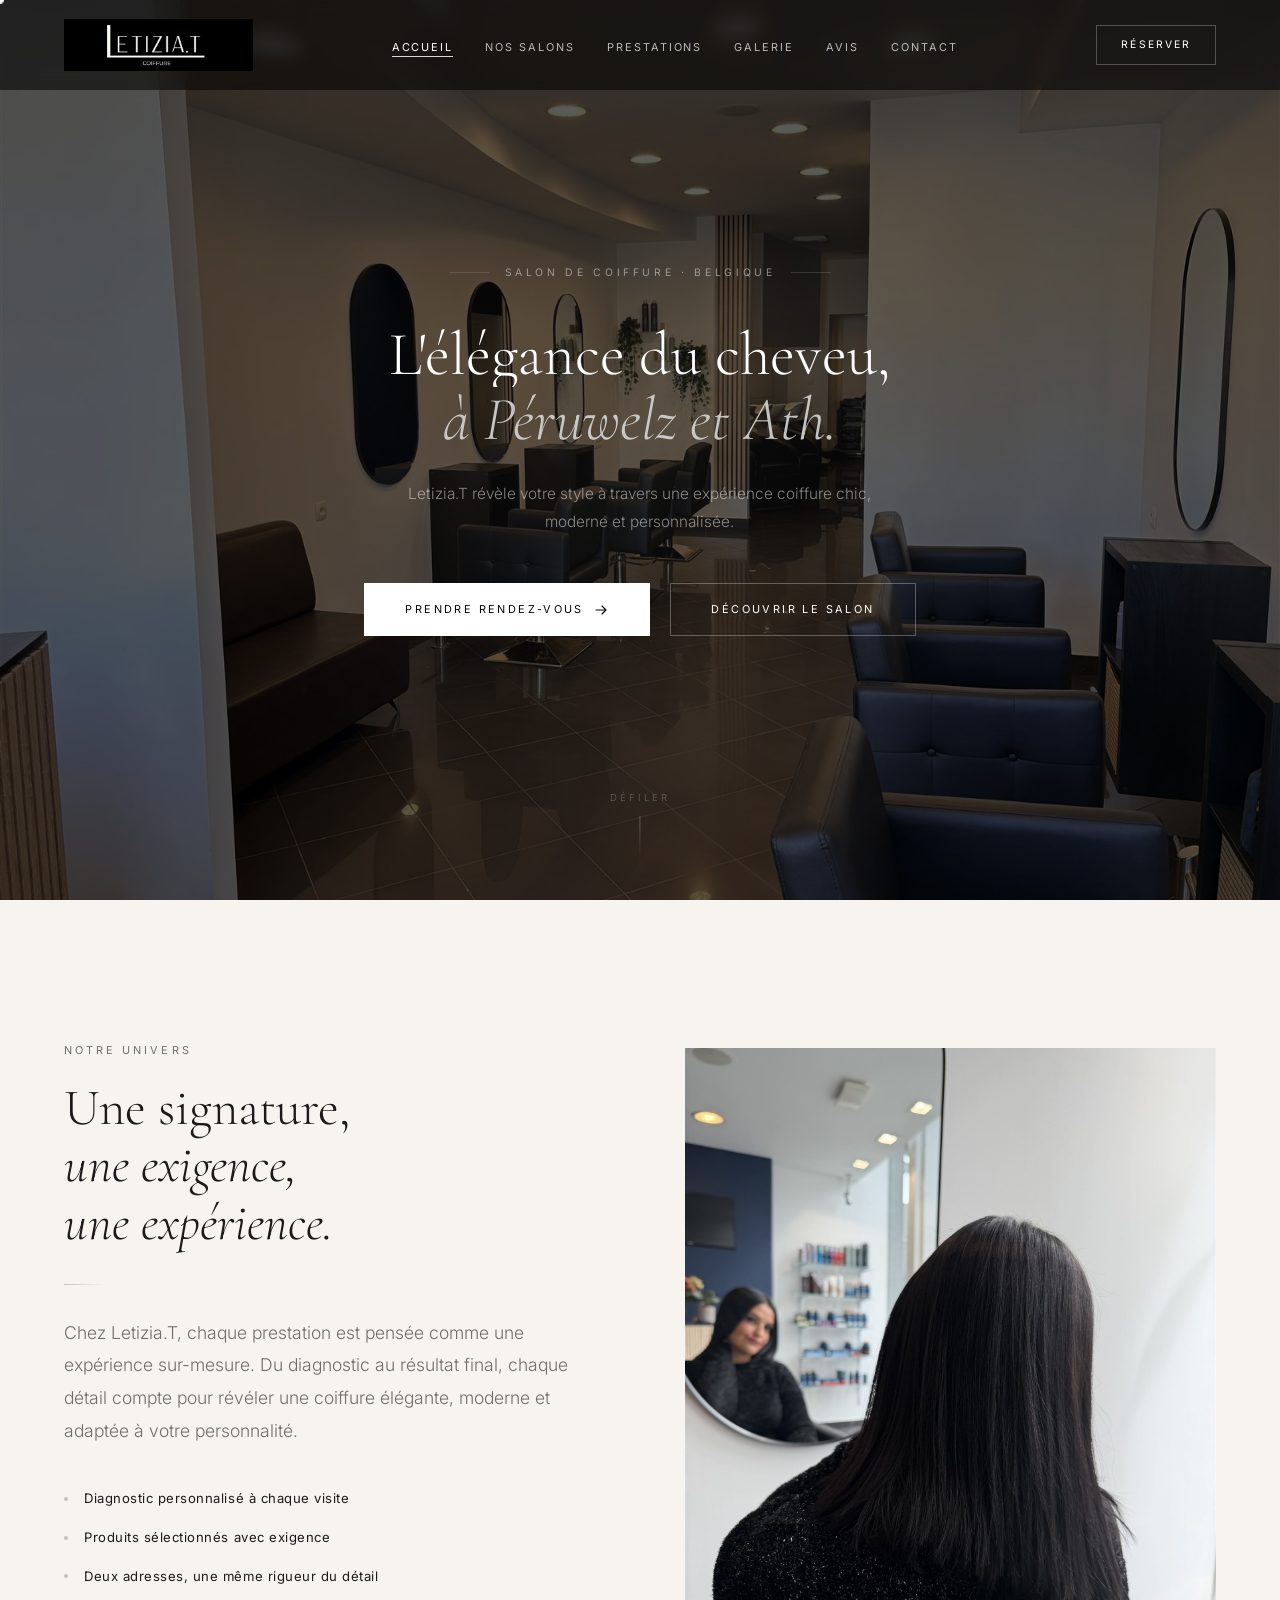
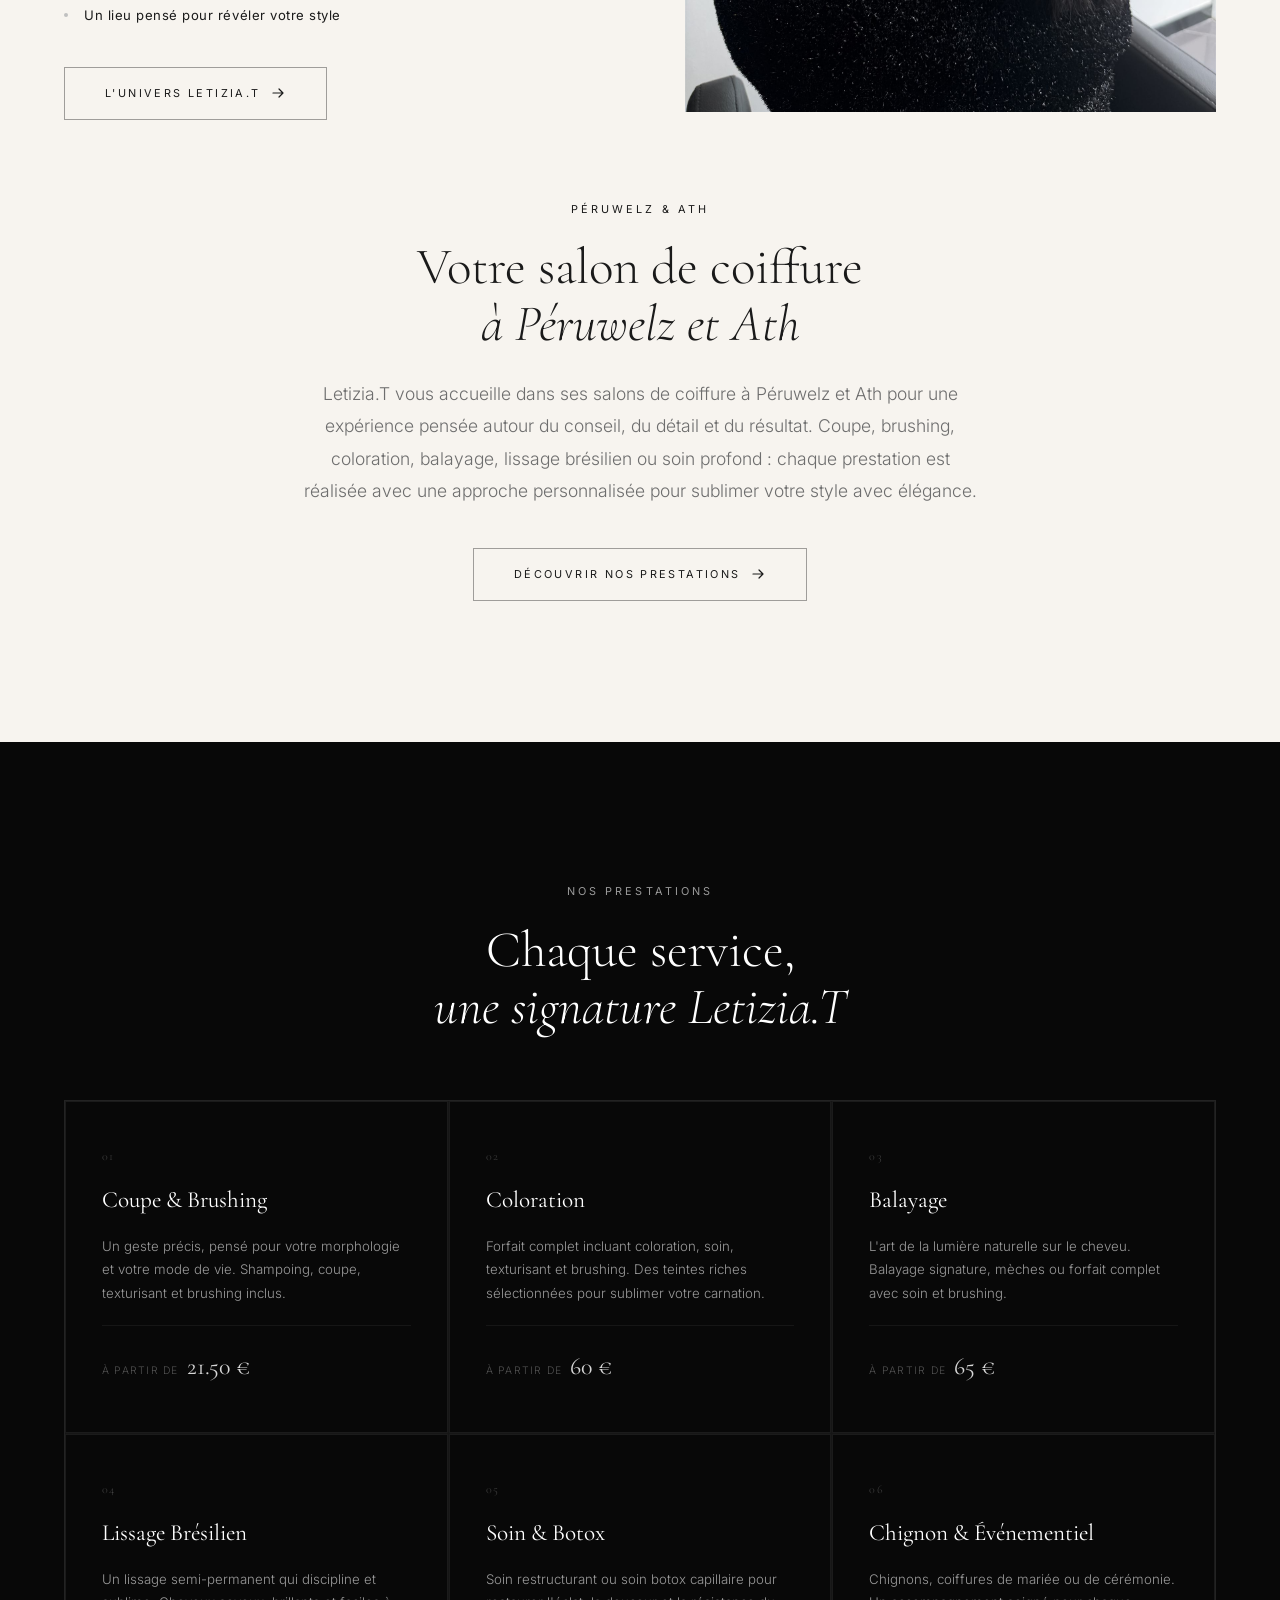
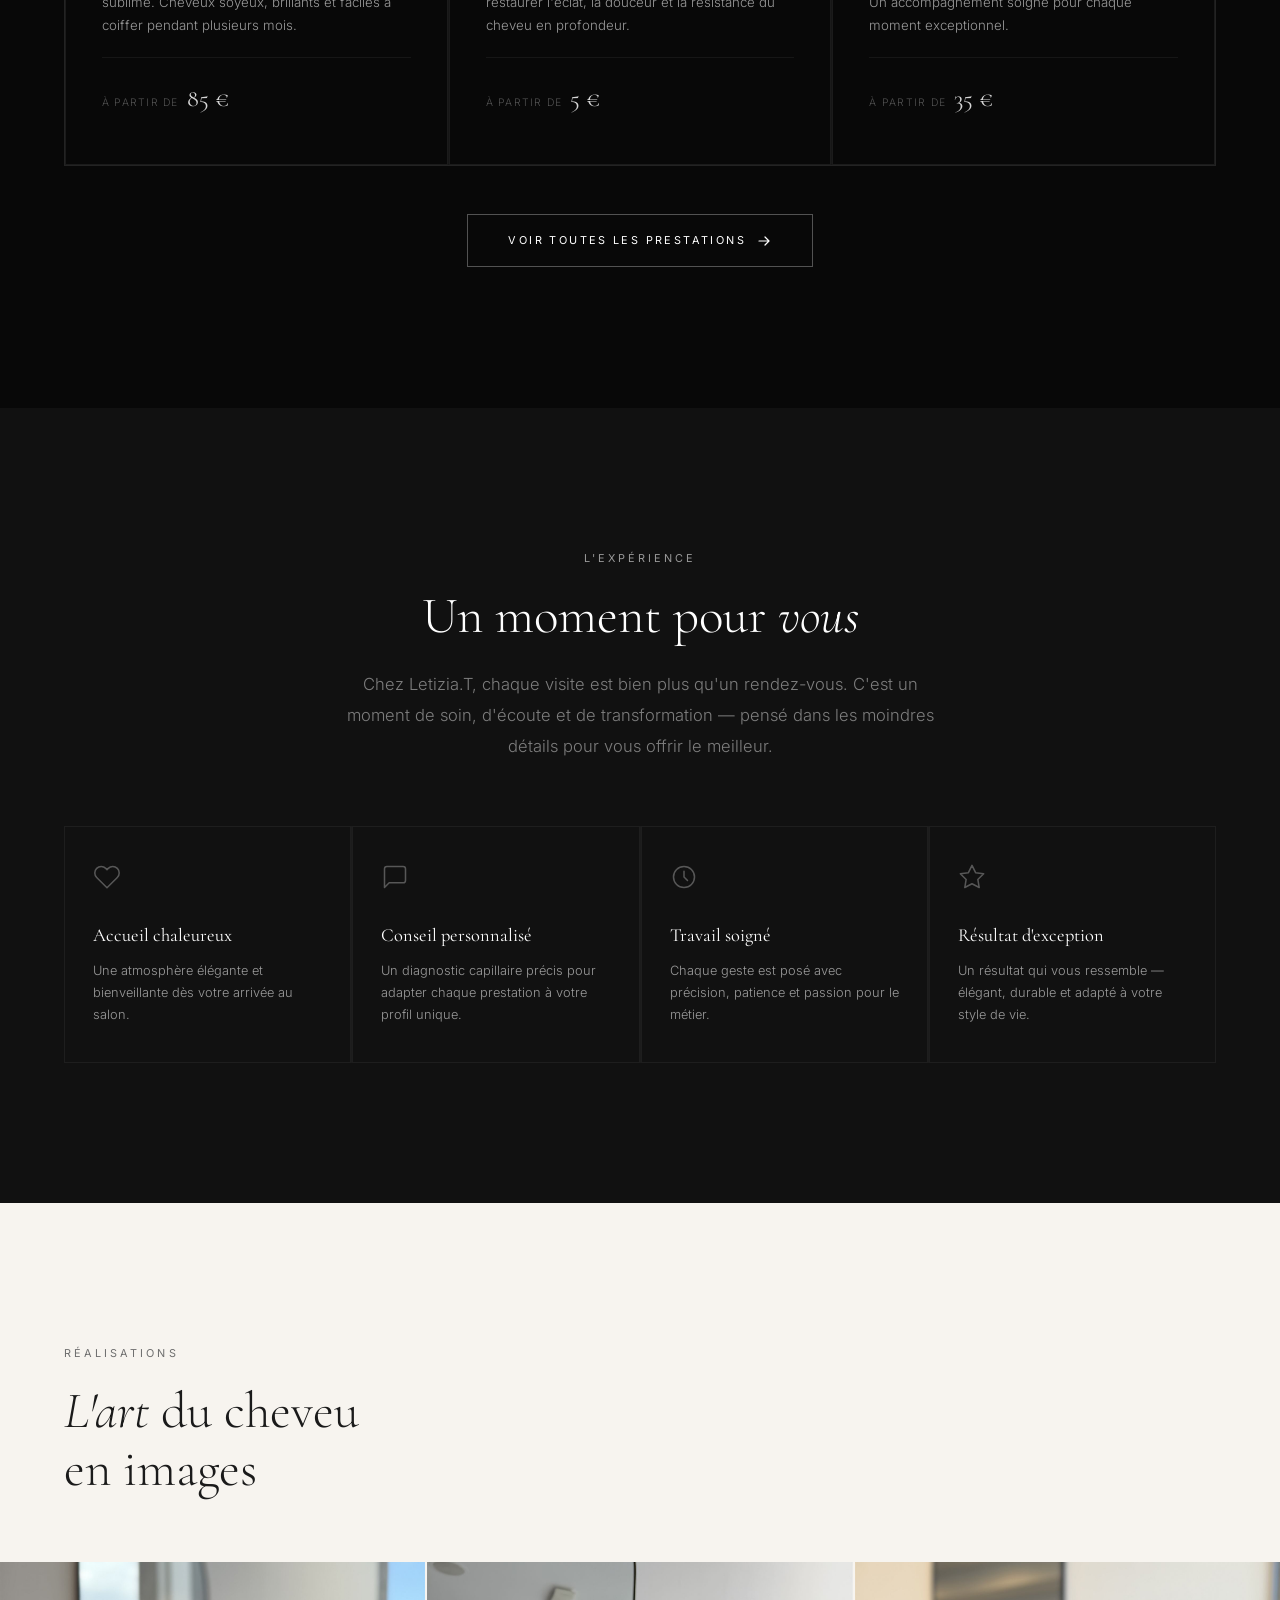
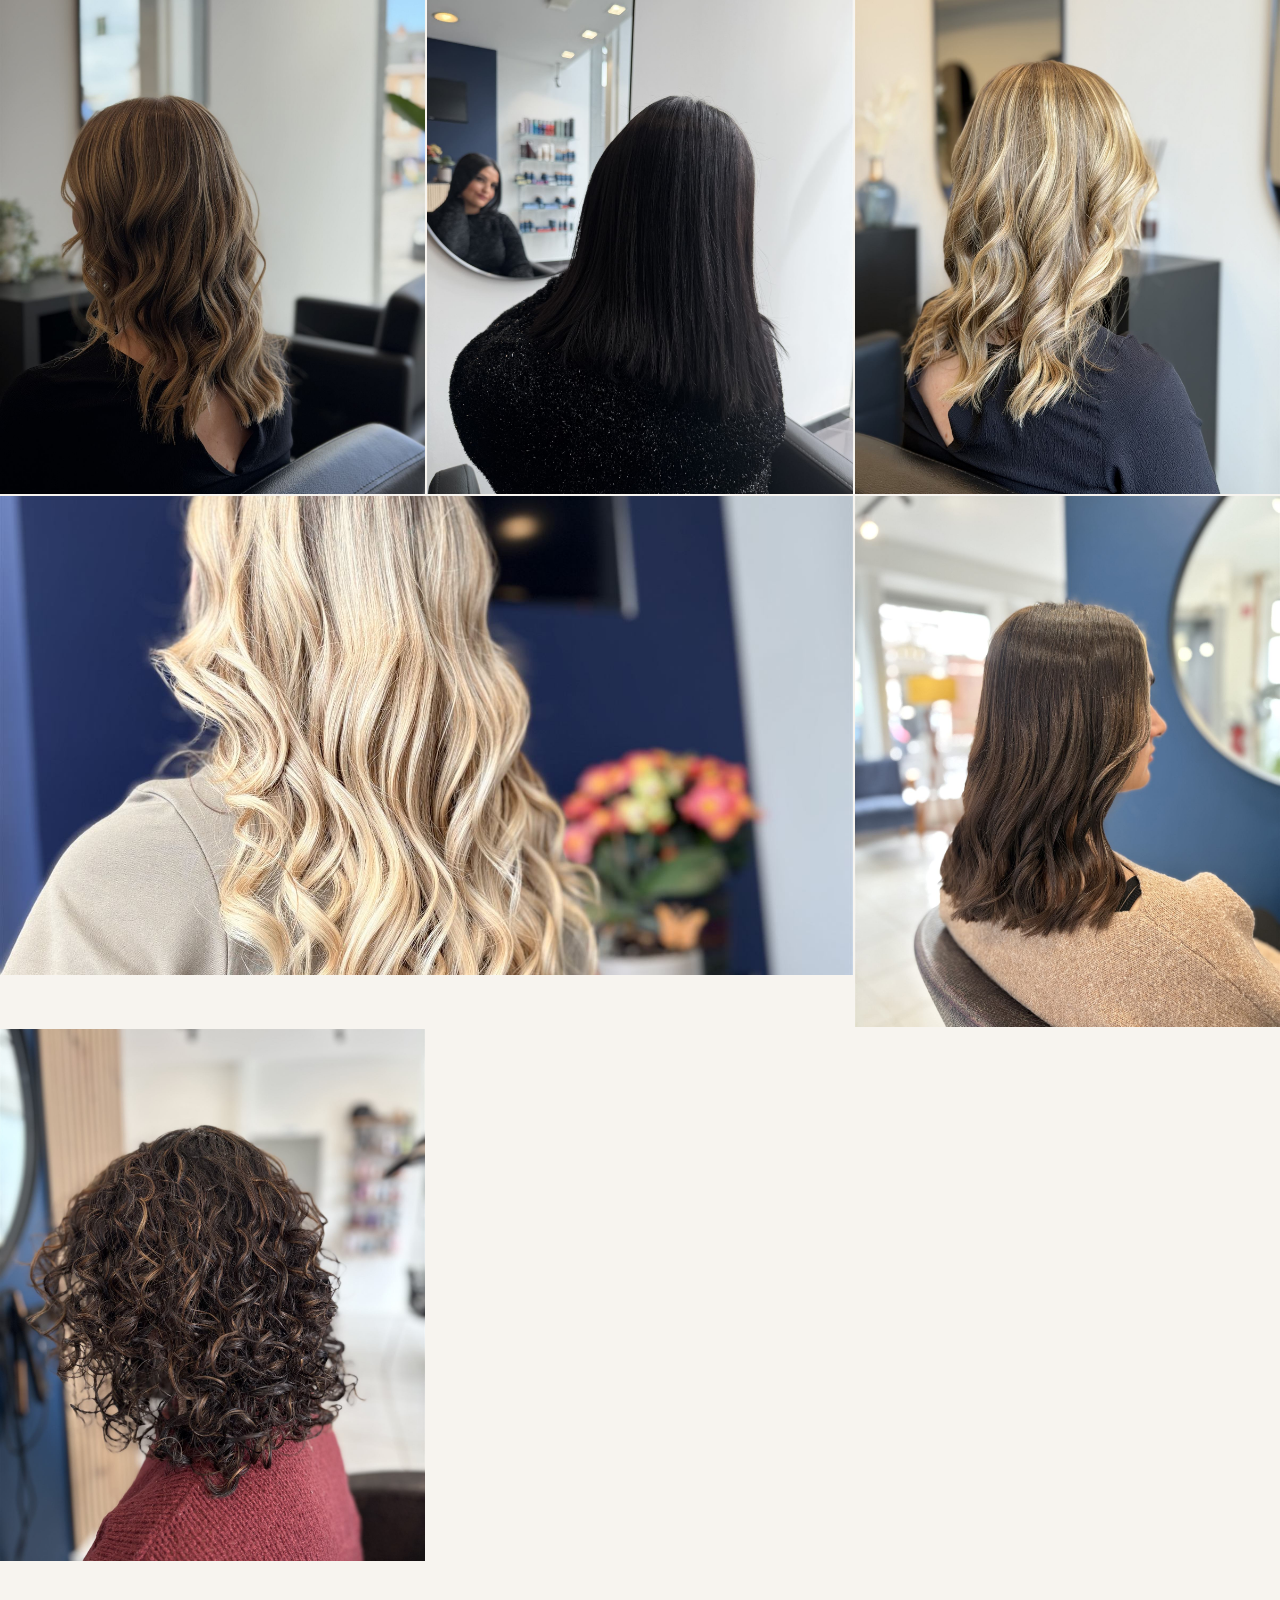
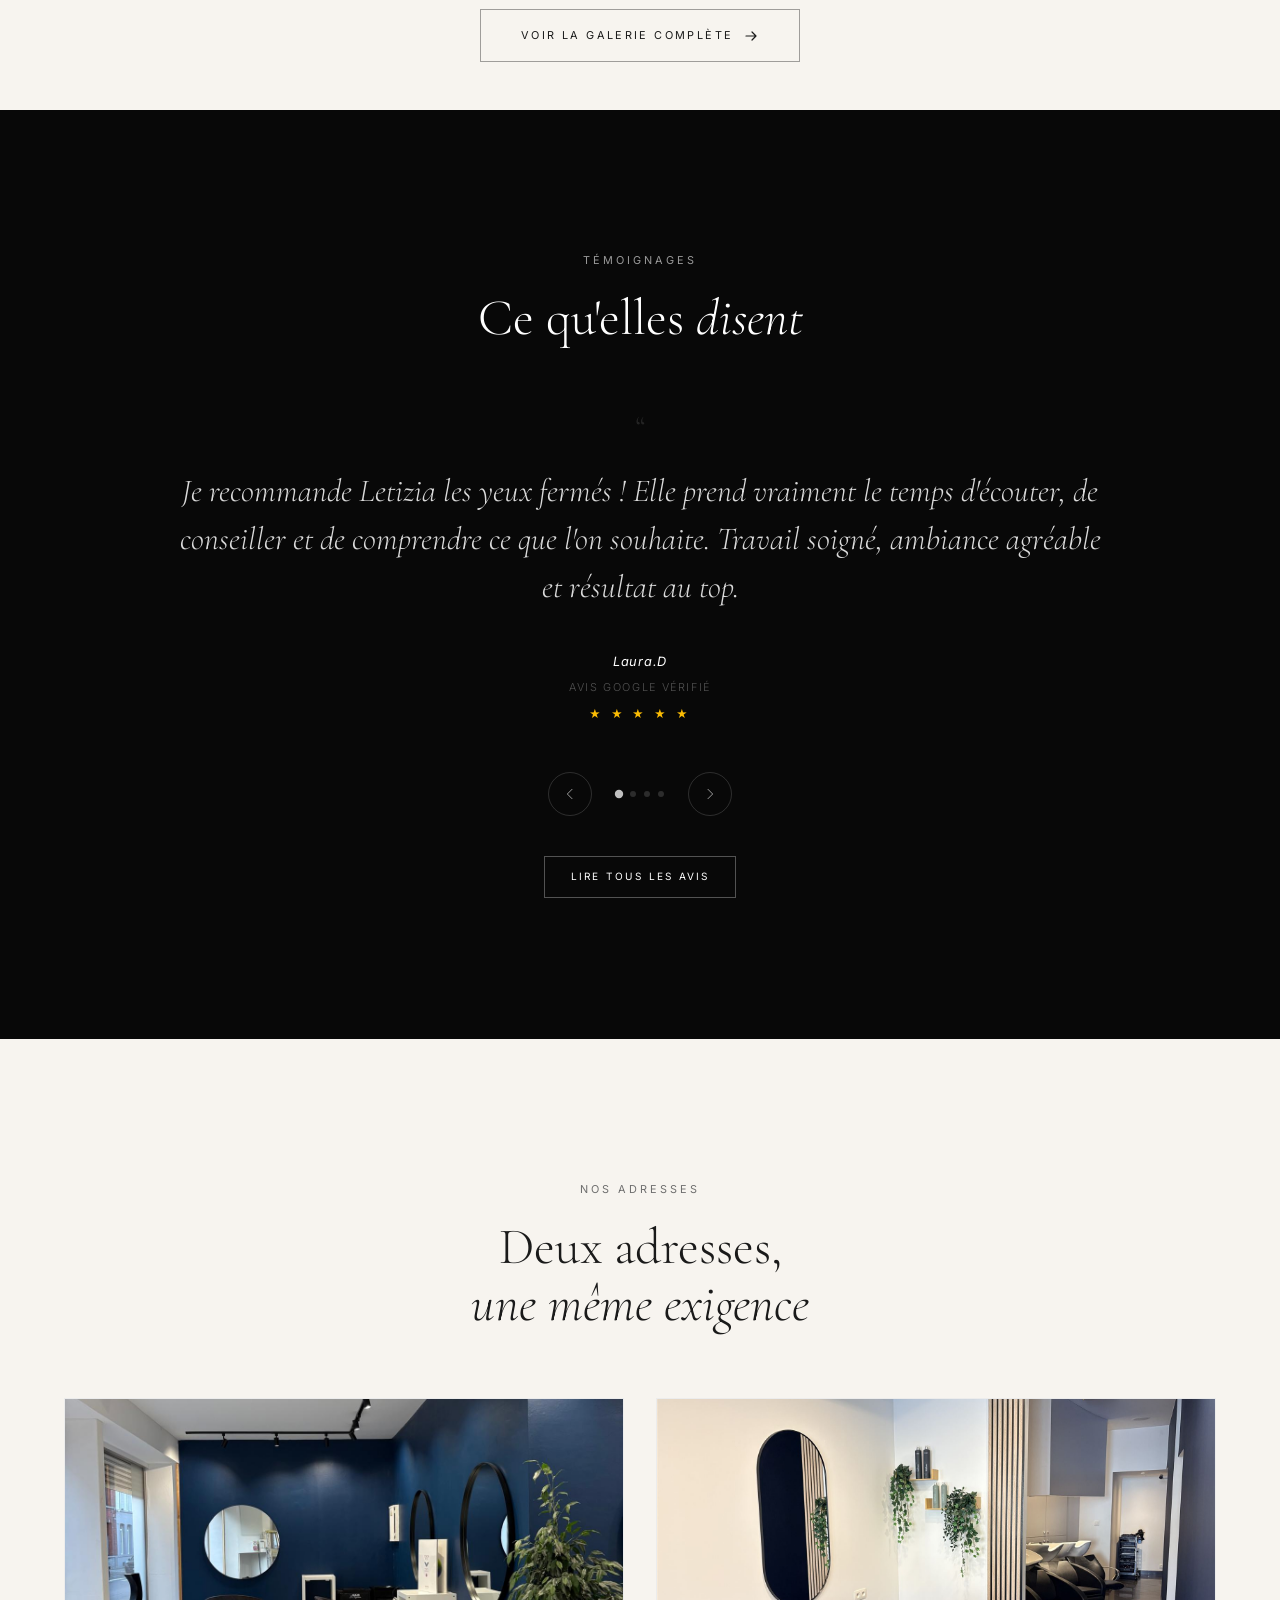
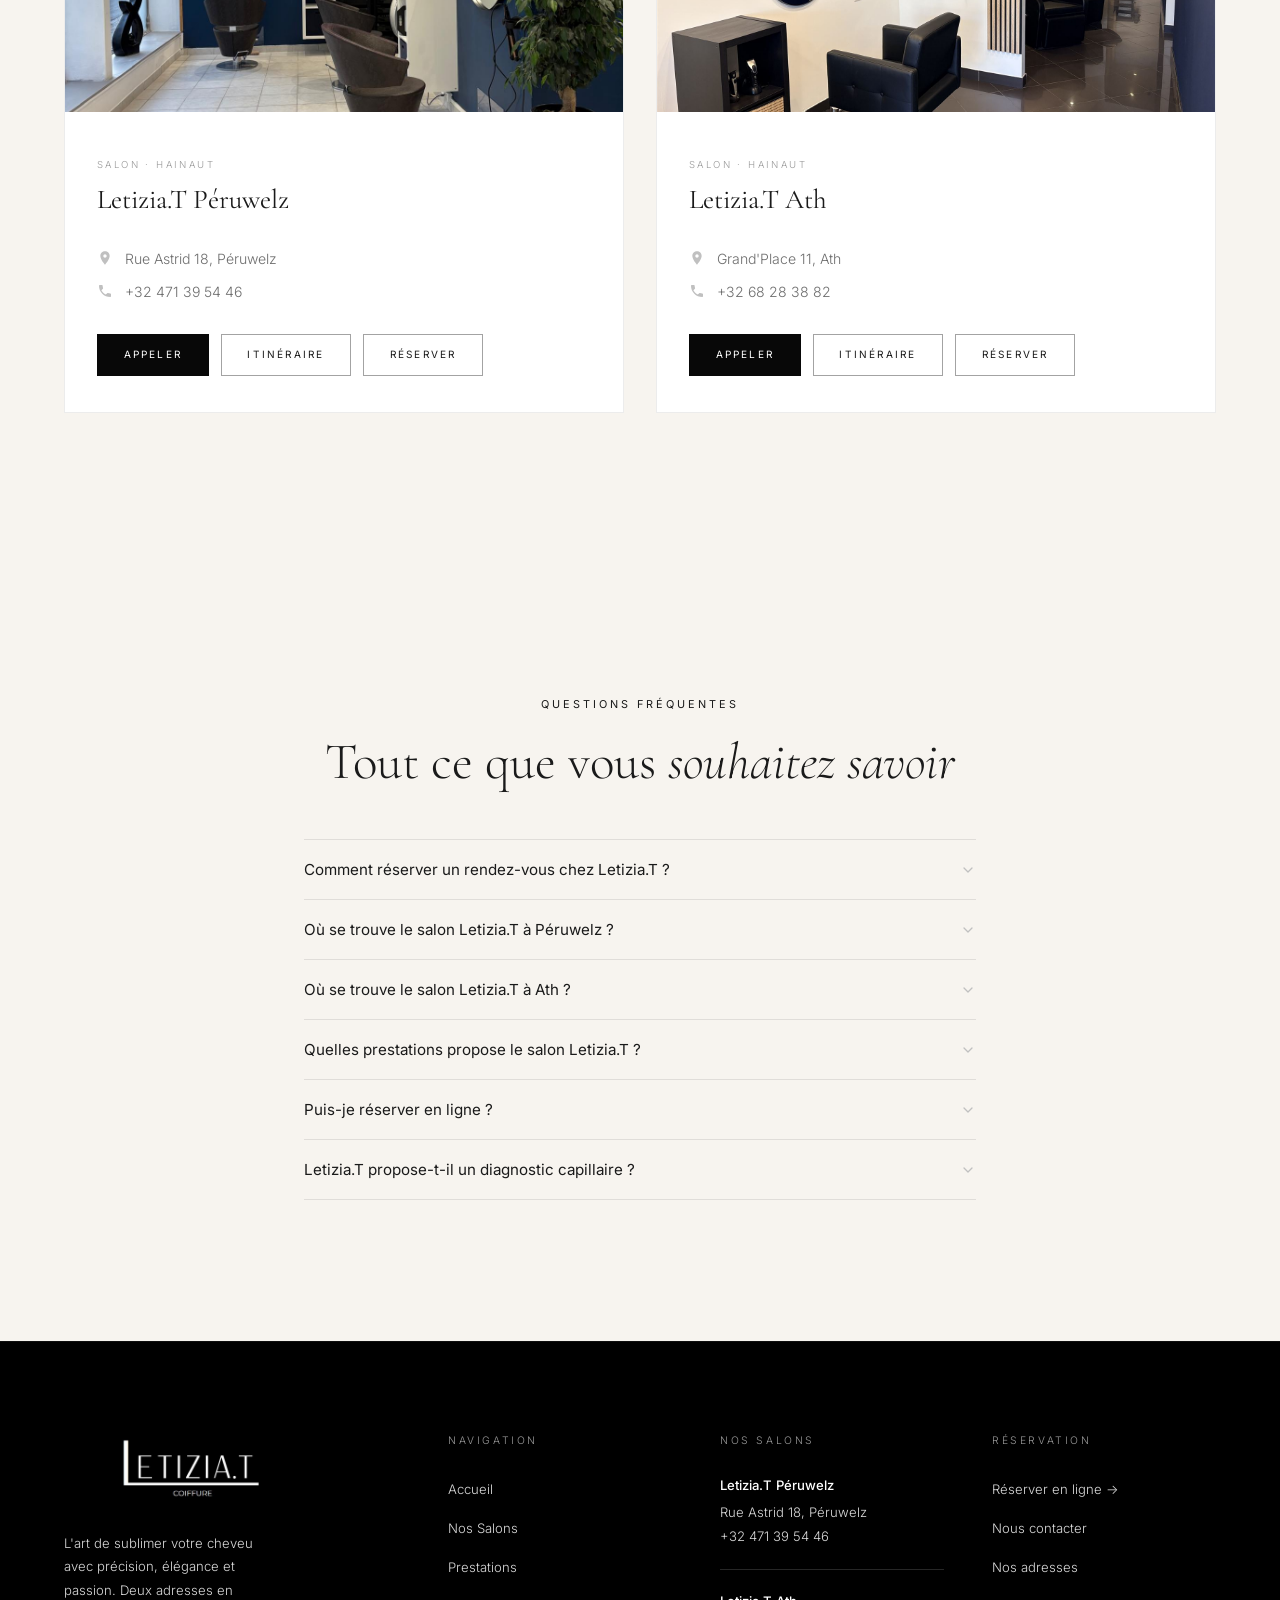
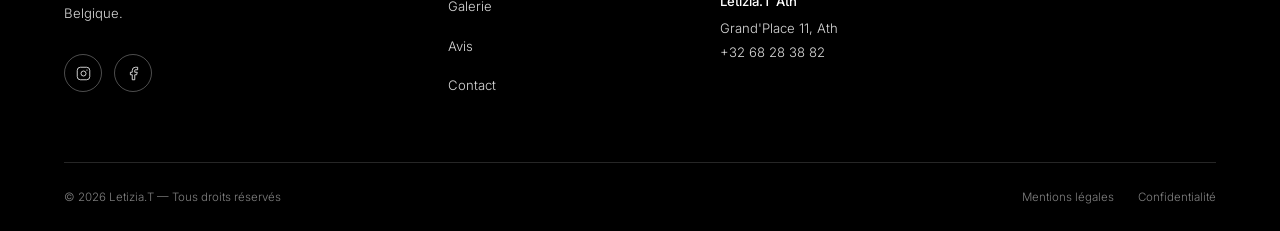
==== commit 5ecbb831: "Add files via upload" ====
--- a/index.html
+++ b/index.html
@@ -7,25 +7,25 @@
   <!-- ═══ SEO PRIMARY ═══ -->
   <title>Letizia.T | Salon de coiffure à Péruwelz &amp; Ath</title>
   <meta name="description" content="Découvrez Letizia.T, salons de coiffure à Péruwelz et Ath. Coloration, balayage, brushing, lissage brésilien et conseils personnalisés. Réservez en ligne." />
-  <link rel="canonical" href="https://letizia-t.be/" />
+  <link rel="canonical" href="https://letizia-t.com/" />
 
   <!-- ═══ OPEN GRAPH ═══ -->
   <meta property="og:type"        content="website" />
   <meta property="og:locale"      content="fr_BE" />
   <meta property="og:title"       content="Letizia.T | Salon de coiffure à Péruwelz &amp; Ath" />
   <meta property="og:description" content="Une expérience coiffure chic, moderne et personnalisée dans nos salons de Péruwelz et Ath. Coloration, balayage, lissage brésilien. Réservez en ligne." />
-  <meta property="og:url"         content="https://letizia-t.be/" />
-  <meta property="og:image"       content="https://letizia-t.be/og-image.jpg" />
+  <meta property="og:url"         content="https://letizia-t.com/" />
+  <meta property="og:image"       content="https://letizia-t.com/og-image.jpg" />
   <meta property="og:site_name"   content="Letizia.T Coiffure" />
 
   <!-- ═══ TWITTER CARD ═══ -->
   <meta name="twitter:card"        content="summary_large_image" />
   <meta name="twitter:title"       content="Letizia.T | Salon de coiffure à Péruwelz &amp; Ath" />
   <meta name="twitter:description" content="Une expérience coiffure chic, moderne et personnalisée dans nos salons de Péruwelz et Ath." />
-  <meta name="twitter:image"       content="https://letizia-t.be/og-image.jpg" />
+  <meta name="twitter:image"       content="https://letizia-t.com/og-image.jpg" />
 
   <!-- ═══ SCHEMA.ORG JSON-LD ═══
-       Mettre à jour l'URL du site (letizia-t.be) une fois le domaine défini.
+       Mettre à jour l'URL du site (letizia-t.com) une fois le domaine défini.
   ═══════════════════════════════ -->
   <script type="application/ld+json">
   {
@@ -33,21 +33,21 @@
     "@graph": [
       {
         "@type": "WebSite",
-        "@id": "https://letizia-t.be/#website",
-        "url": "https://letizia-t.be/",
+        "@id": "https://letizia-t.com/#website",
+        "url": "https://letizia-t.com/",
         "name": "Letizia.T Coiffure",
         "description": "Salons de coiffure premium à Péruwelz et Ath, Belgique",
         "inLanguage": "fr-BE",
-        "publisher": { "@id": "https://letizia-t.be/#organization" }
+        "publisher": { "@id": "https://letizia-t.com/#organization" }
       },
       {
         "@type": "Organization",
-        "@id": "https://letizia-t.be/#organization",
+        "@id": "https://letizia-t.com/#organization",
         "name": "Letizia.T Coiffure",
-        "url": "https://letizia-t.be/",
+        "url": "https://letizia-t.com/",
         "logo": {
           "@type": "ImageObject",
-          "url": "https://letizia-t.be/logo.png"
+          "url": "https://letizia-t.com/logo.png"
         },
         "sameAs": [
           "https://www.instagram.com/salonletizia.t",
@@ -56,9 +56,9 @@
       },
       {
         "@type": "HairSalon",
-        "@id": "https://letizia-t.be/#salon-peruwelz",
+        "@id": "https://letizia-t.com/#salon-peruwelz",
         "name": "Letizia.T Péruwelz",
-        "url": "https://letizia-t.be/",
+        "url": "https://letizia-t.com/",
         "telephone": "+32471395446",
         "address": {
           "@type": "PostalAddress",
@@ -75,7 +75,7 @@
         },
         "areaServed": { "@type": "City", "name": "Péruwelz" },
         "priceRange": "€€",
-        "image": "https://letizia-t.be/logo.png",
+        "image": "https://letizia-t.com/logo.png",
         "sameAs": [
           "https://www.instagram.com/salonletizia.t",
           "https://www.facebook.com/share/17oDURodCF/"
@@ -90,9 +90,9 @@
       },
       {
         "@type": "HairSalon",
-        "@id": "https://letizia-t.be/#salon-ath",
+        "@id": "https://letizia-t.com/#salon-ath",
         "name": "Letizia.T Ath",
-        "url": "https://letizia-t.be/",
+        "url": "https://letizia-t.com/",
         "telephone": "+3268283882",
         "address": {
           "@type": "PostalAddress",
@@ -109,7 +109,7 @@
         },
         "areaServed": { "@type": "City", "name": "Ath" },
         "priceRange": "€€",
-        "image": "https://letizia-t.be/logo.png",
+        "image": "https://letizia-t.com/logo.png",
         "sameAs": [
           "https://www.instagram.com/salonletizia.t",
           "https://www.facebook.com/share/17oDURodCF/"
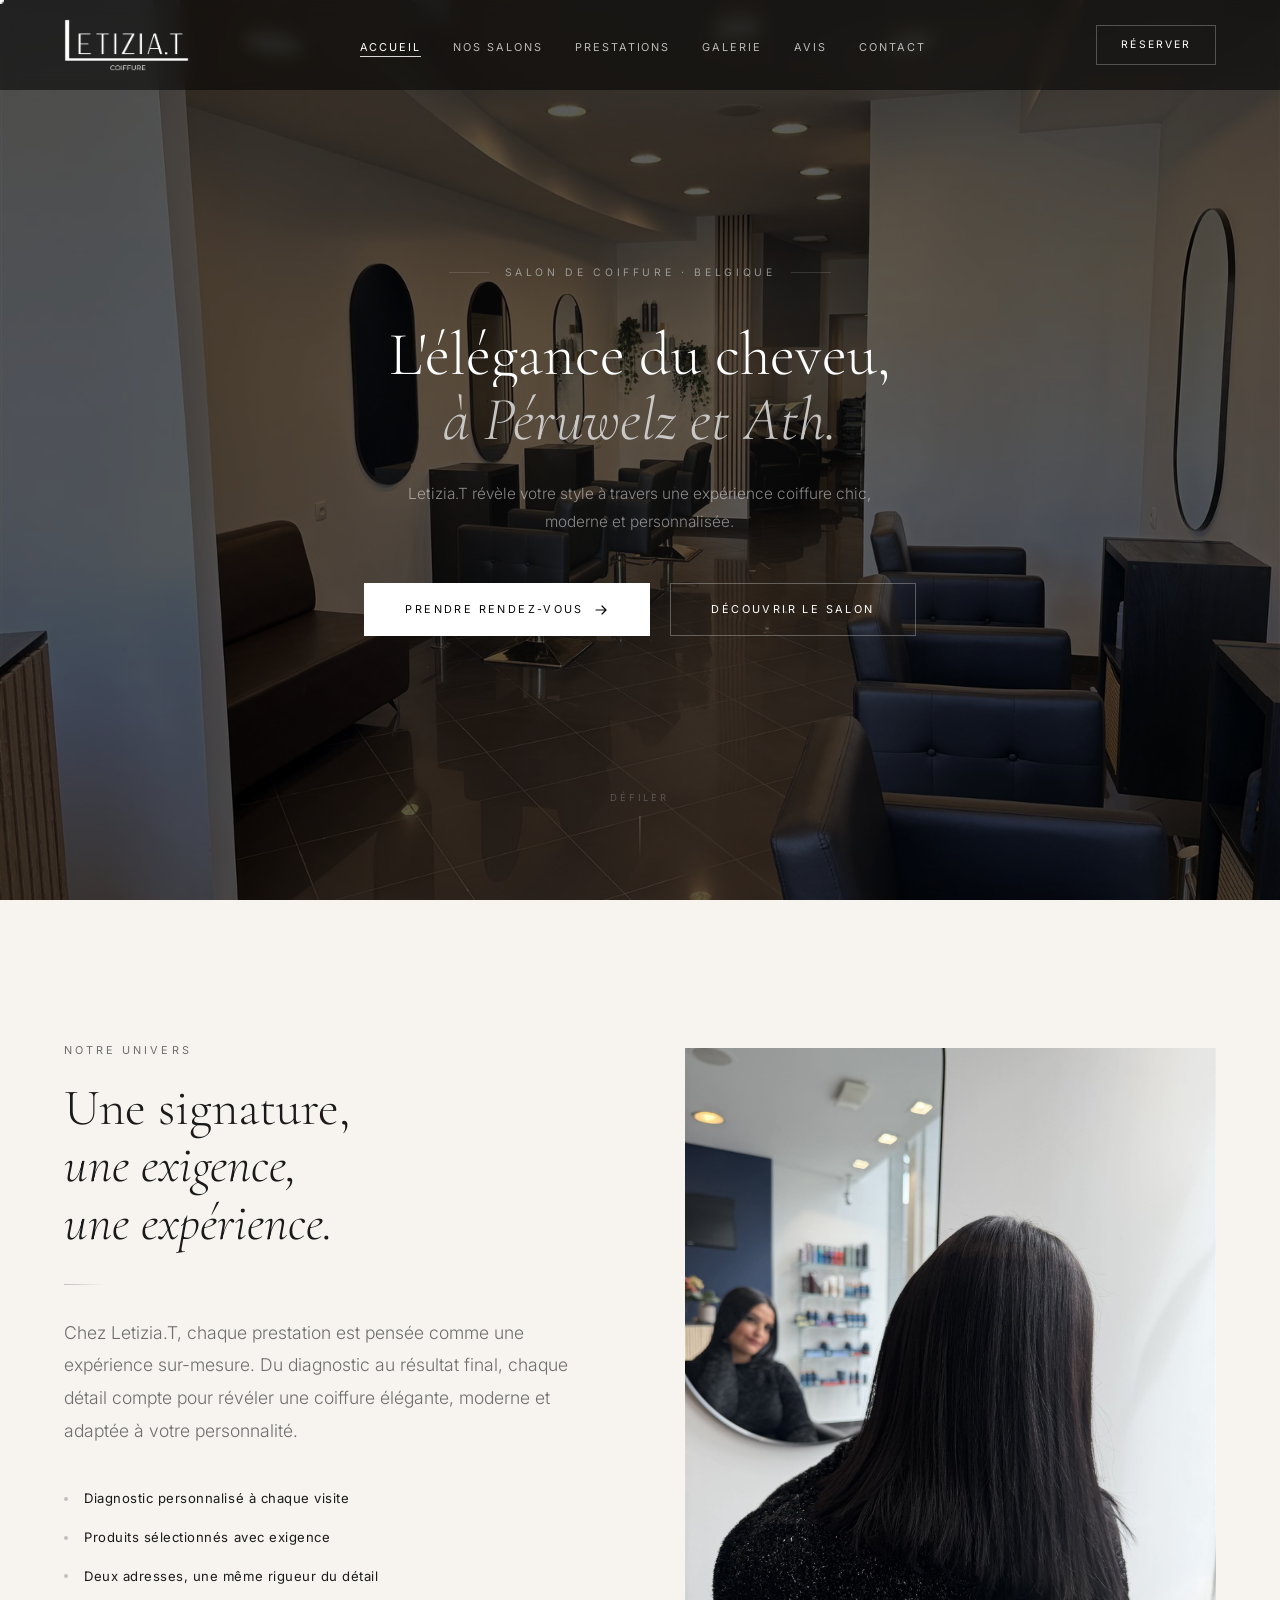
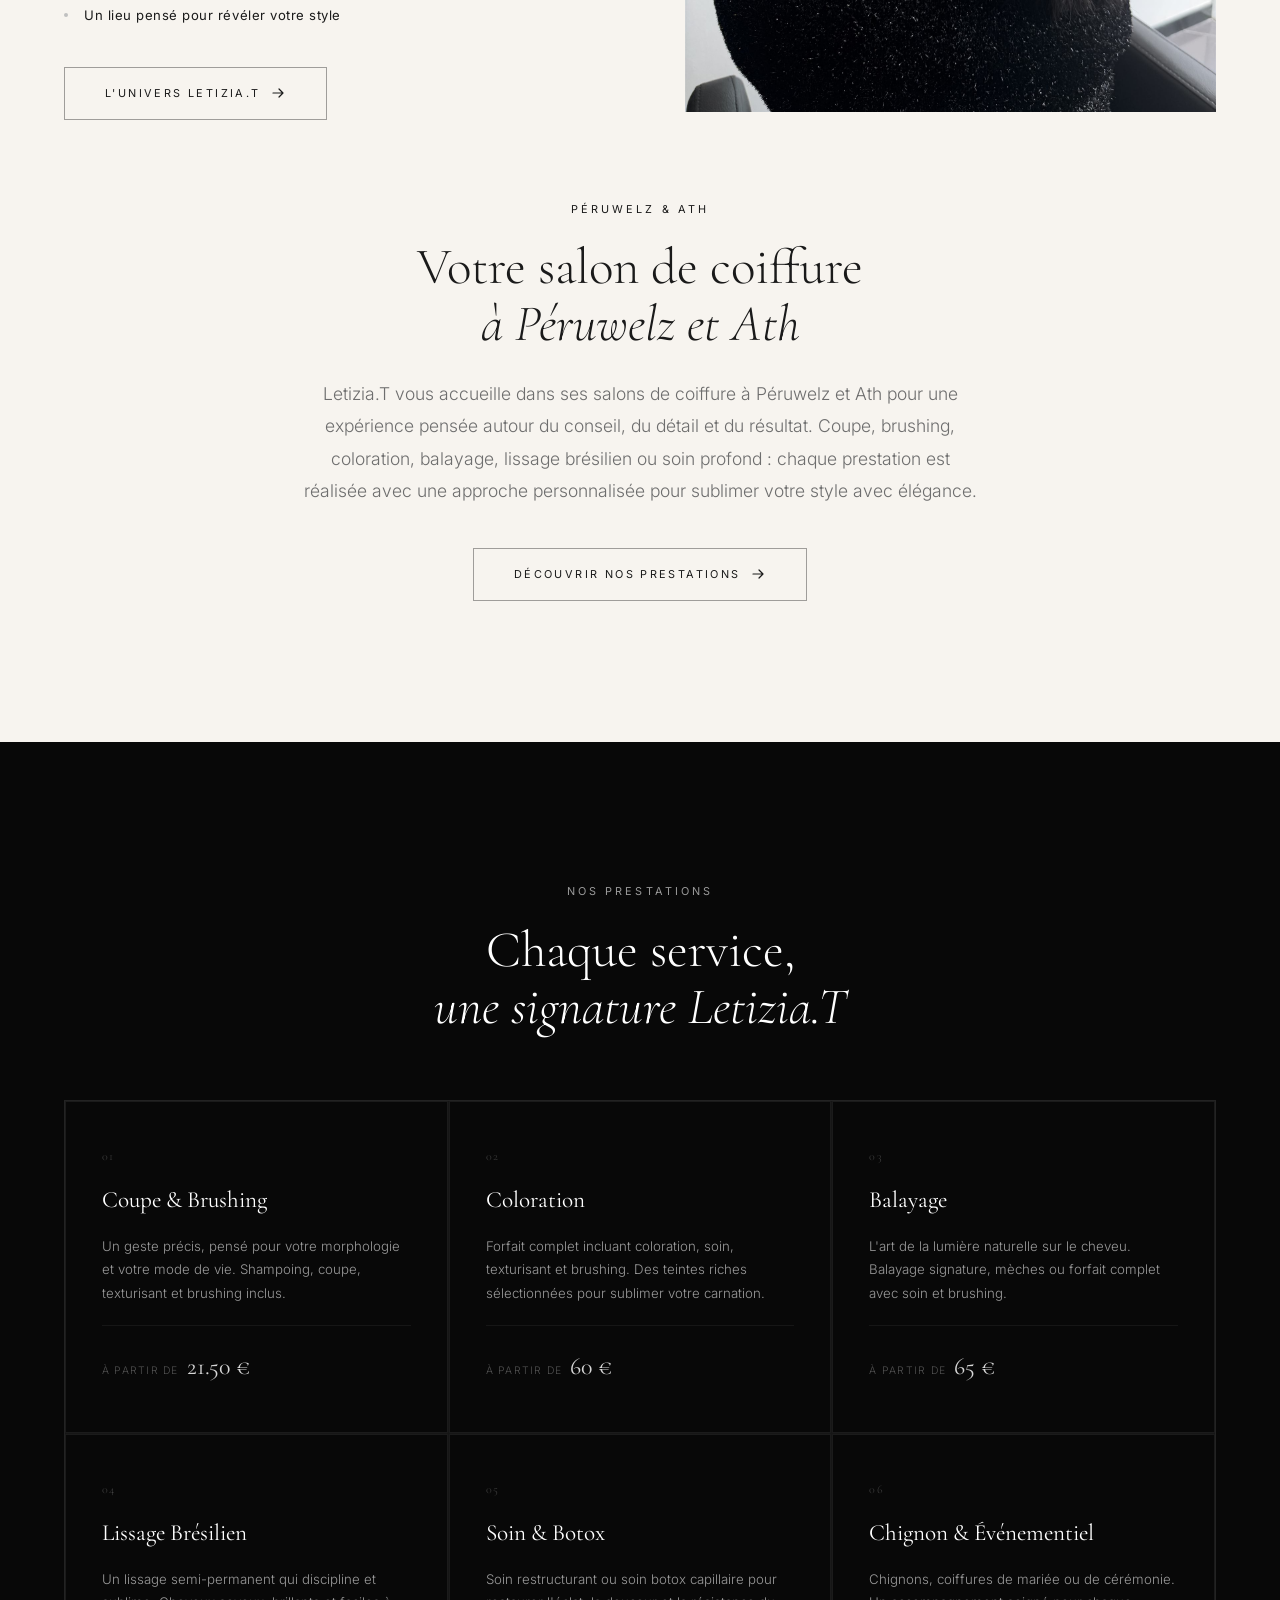
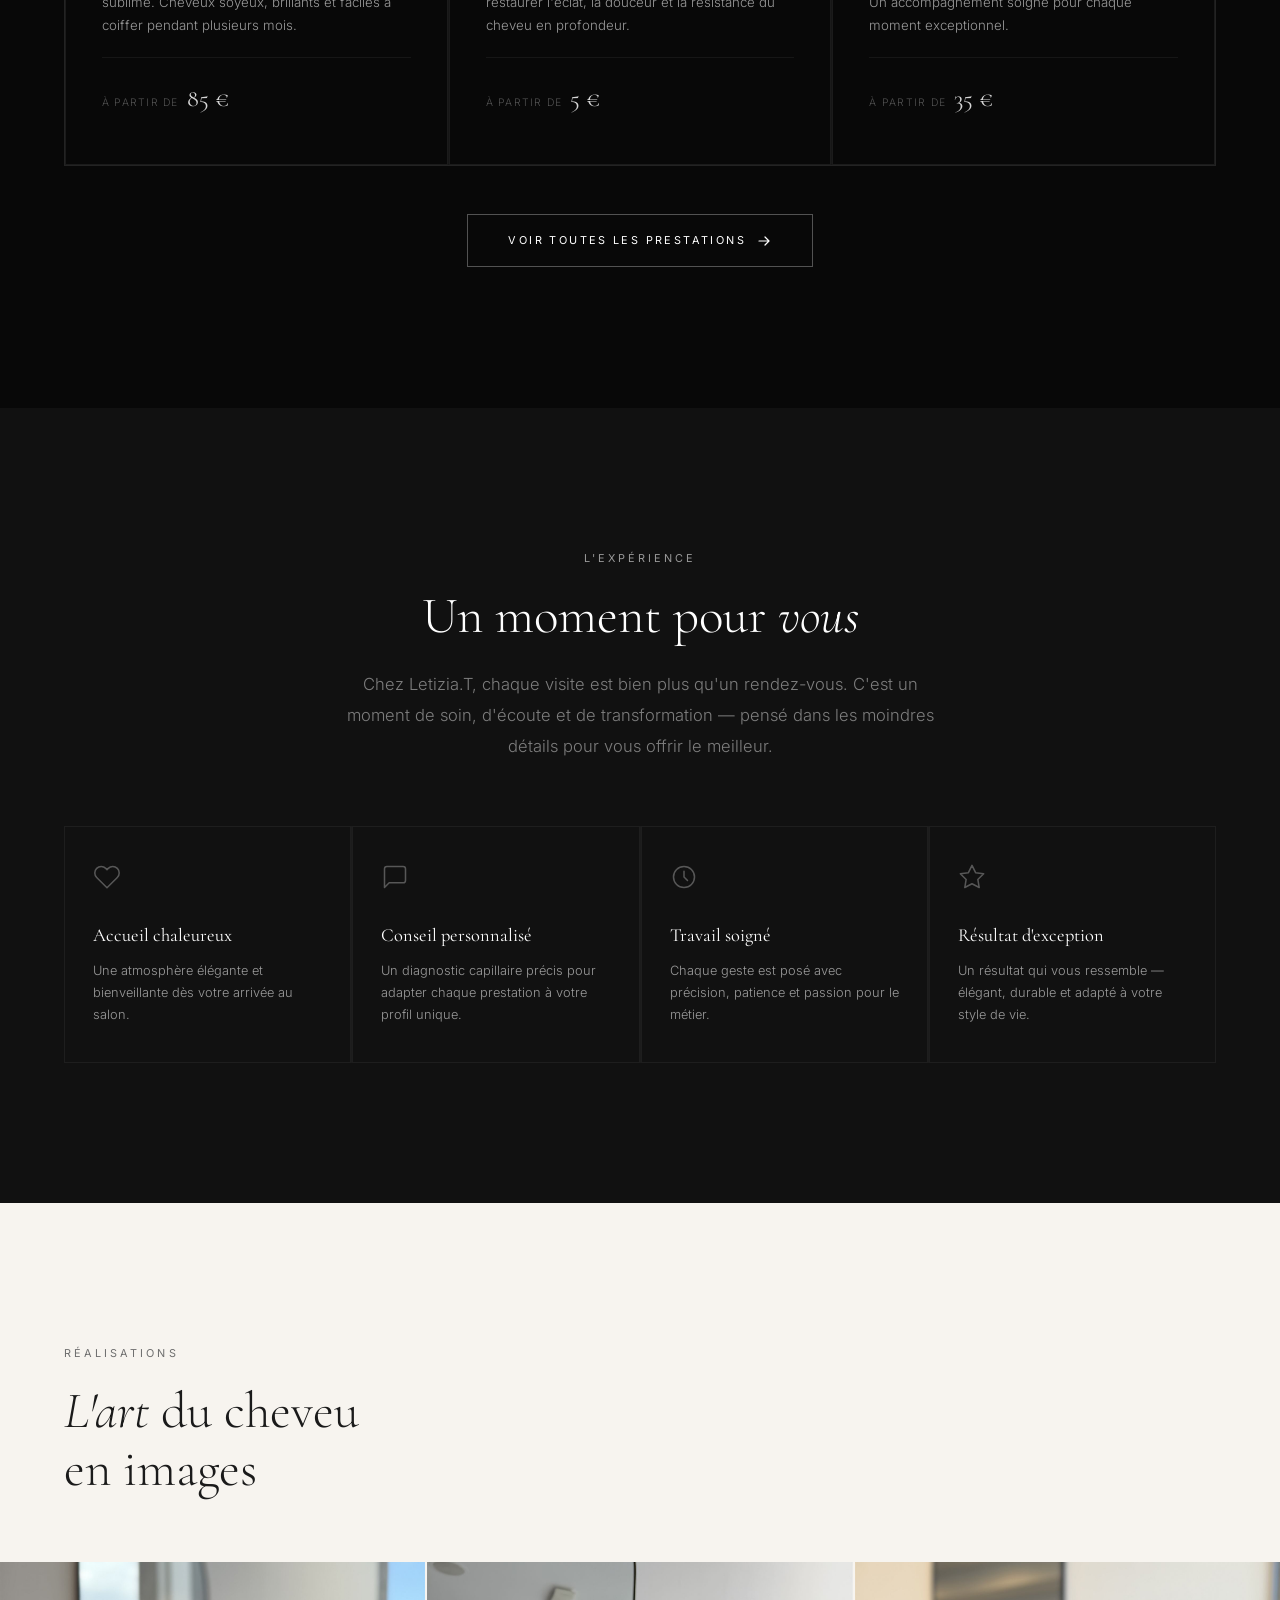
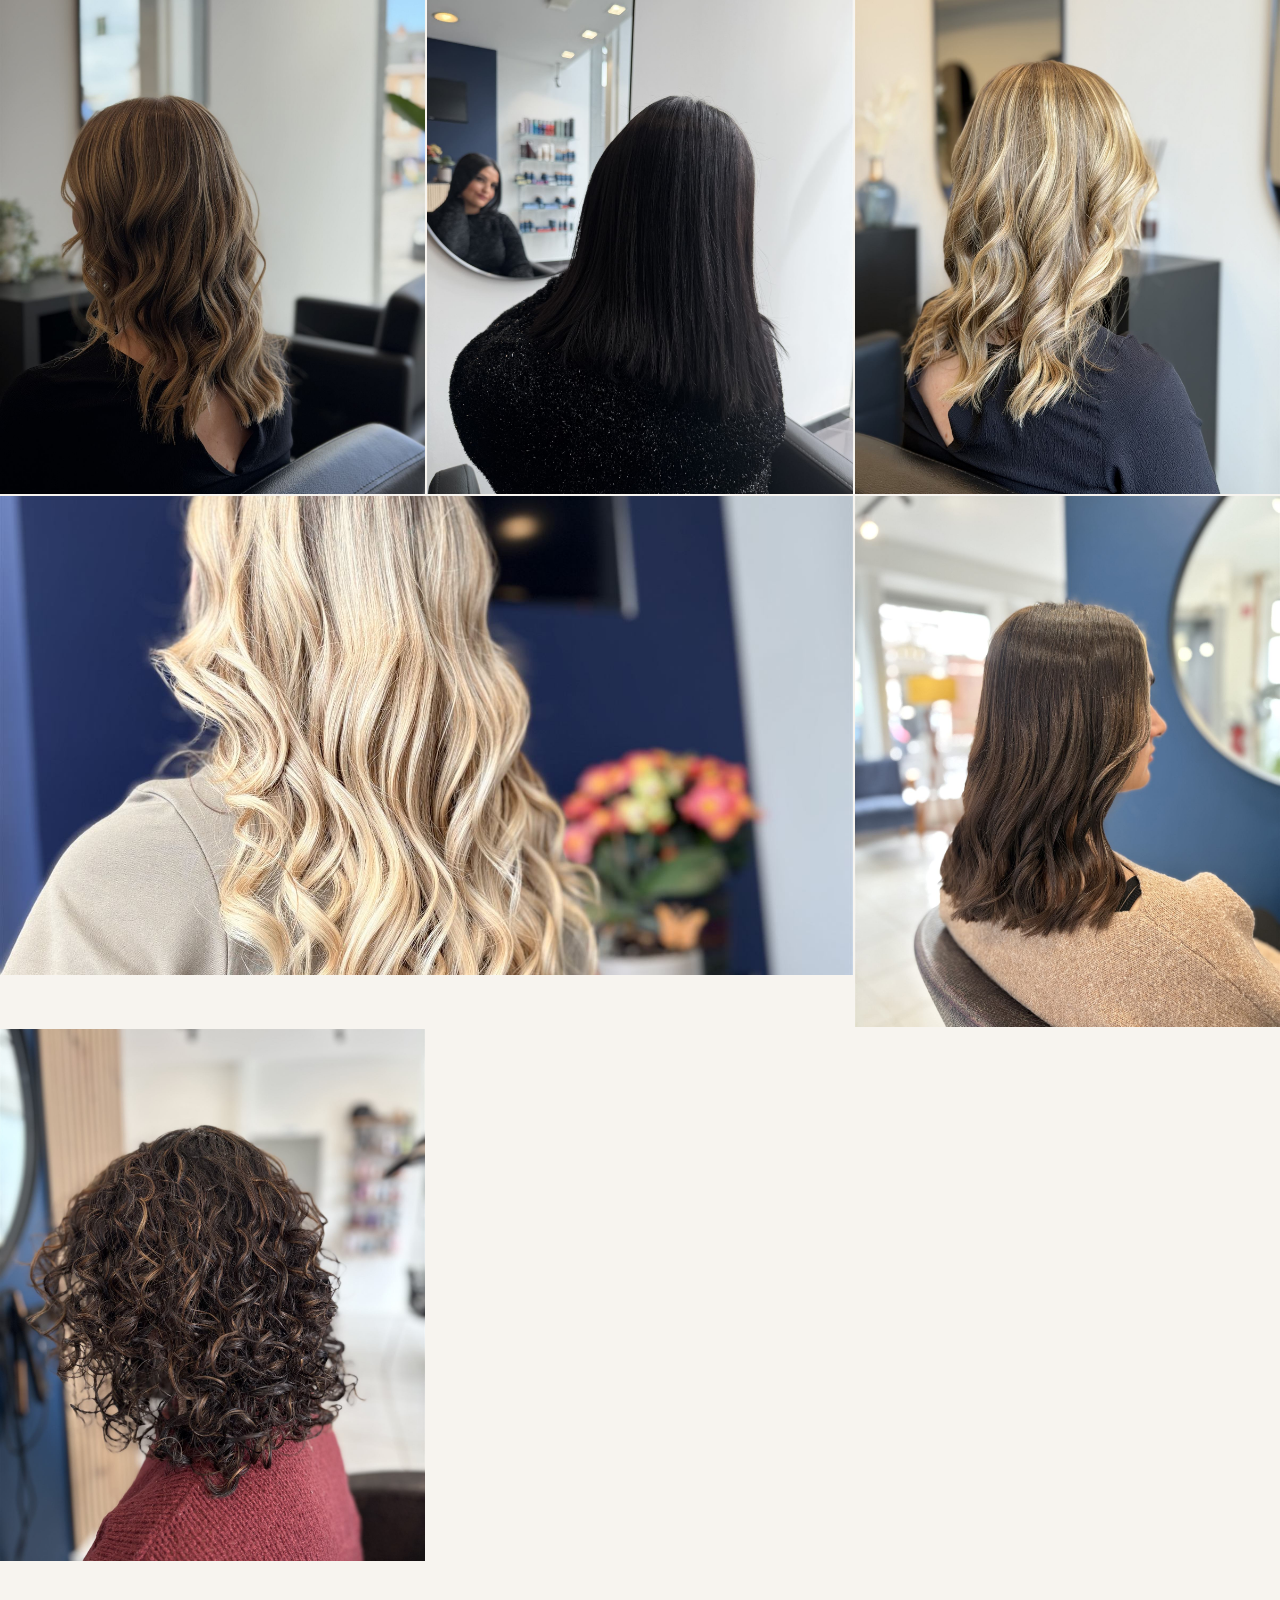
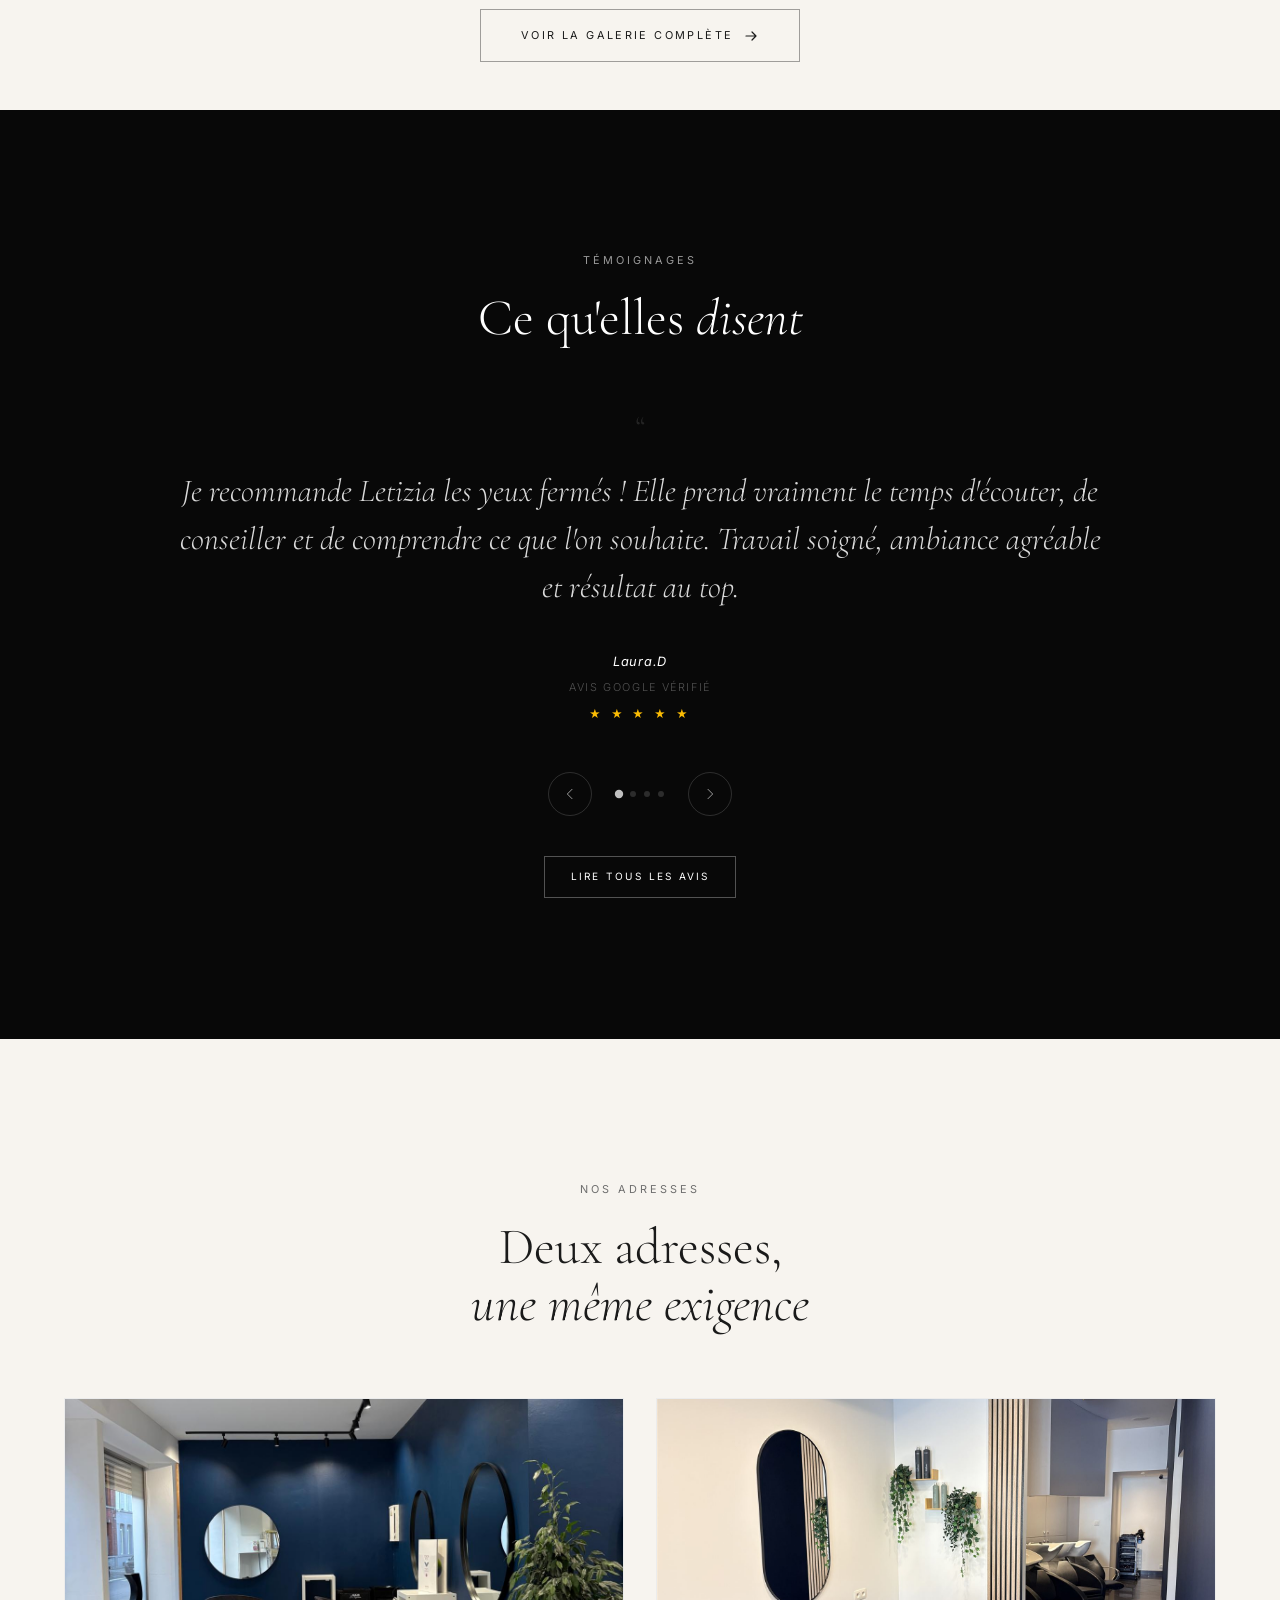
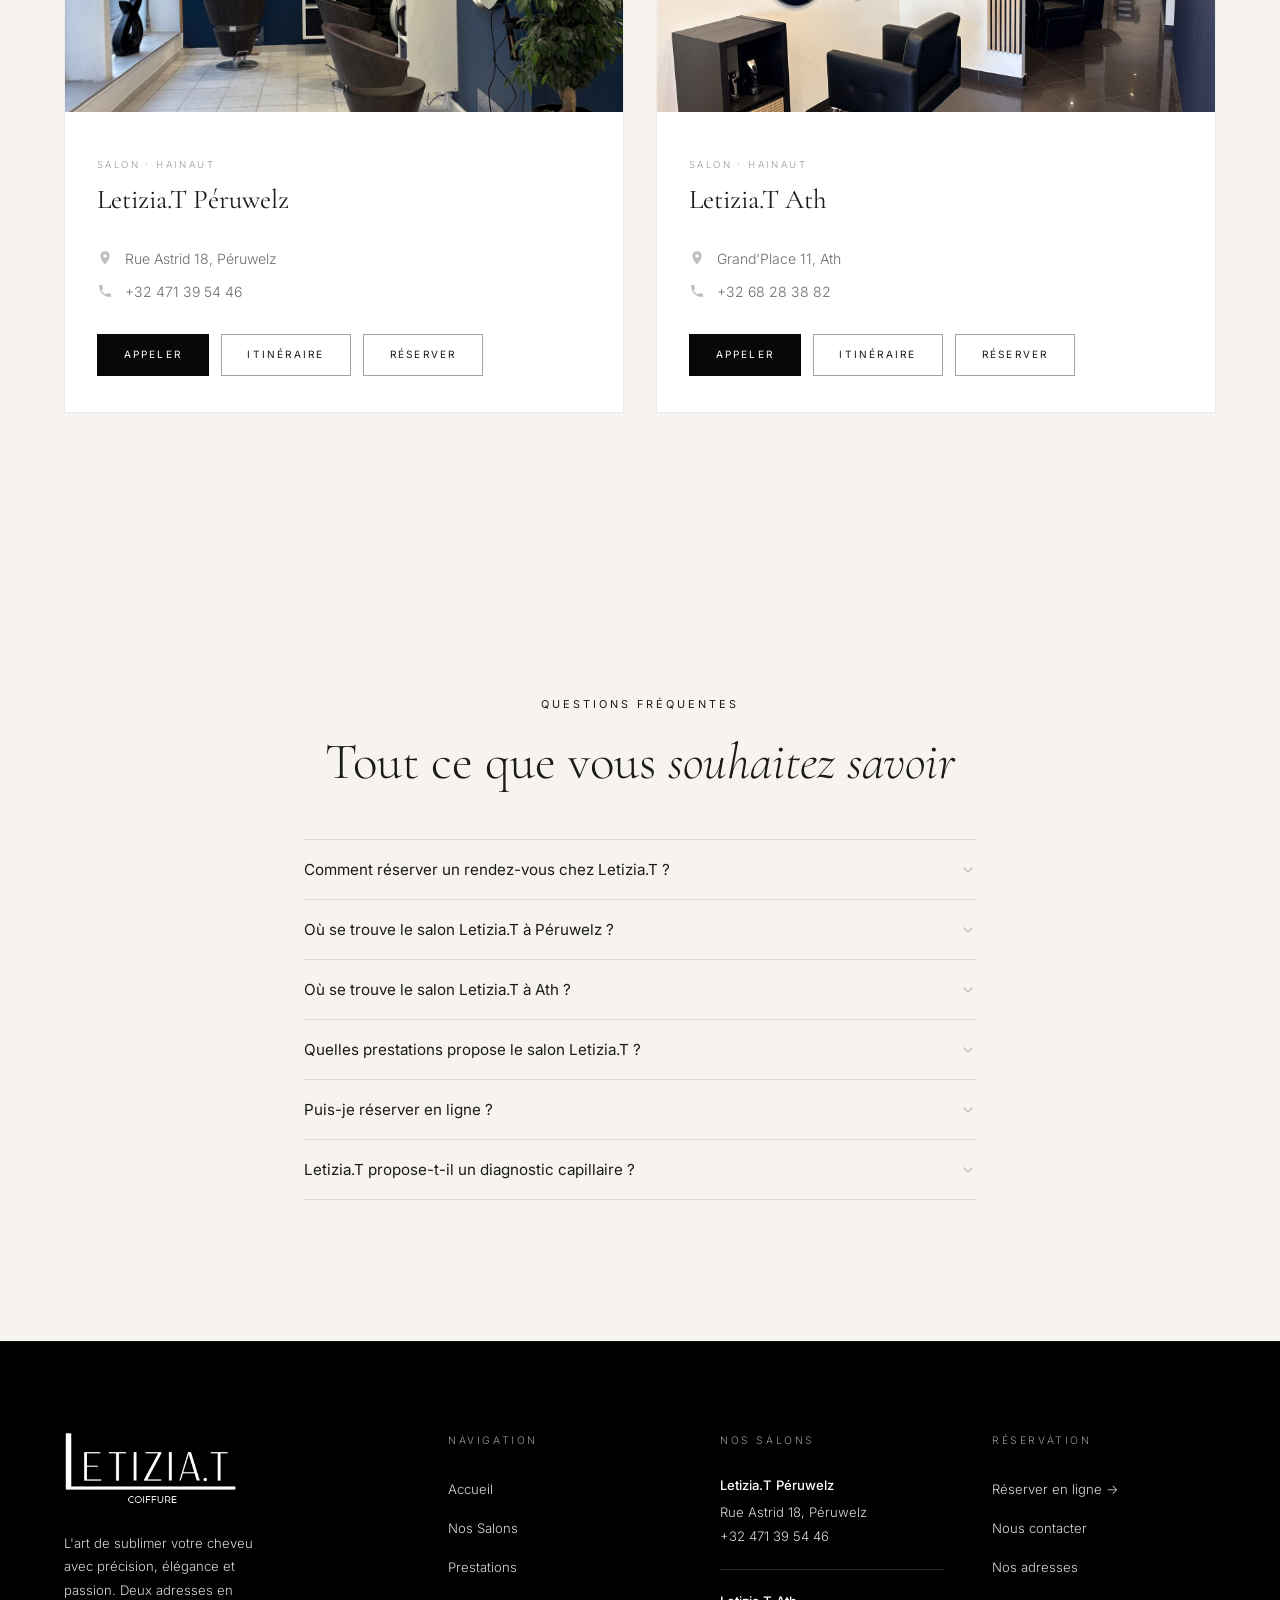
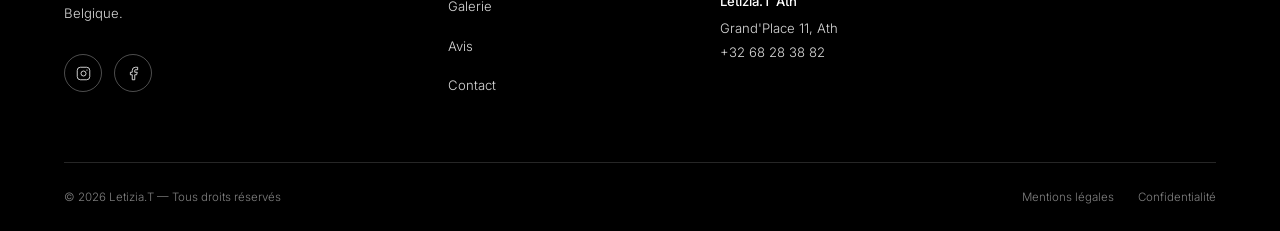
==== commit 2d0767c1: "Programme fidélité et logo transparent - Remplace les promos du jeudi/vendredi par le programme fidé" ====
--- a/index.html
+++ b/index.html
@@ -190,7 +190,7 @@
 <!-- ── NAVIGATION ── -->
 <nav class="nav" id="nav">
   <a href="index.html" class="nav-logo" aria-label="Letizia.T — Accueil">
-    <img src="logo.png" alt="Letizia.T Coiffure" class="nav-logo-img" />
+    <img src="logo-transparent.png" alt="Letizia.T Coiffure" class="nav-logo-img" />
   </a>
   <ul class="nav-links" role="list">
     <li><a href="index.html">Accueil</a></li>
@@ -776,7 +776,7 @@
       <!-- Brand -->
       <div>
         <a href="index.html" class="footer-brand-name">
-          <img src="logo.png" alt="Letizia.T Coiffure" class="footer-logo-img" />
+          <img src="logo-transparent.png" alt="Letizia.T Coiffure" class="footer-logo-img" />
         </a>
         <p class="footer-brand-desc">
           L'art de sublimer votre cheveu avec précision, élégance et passion. Deux adresses en Belgique.
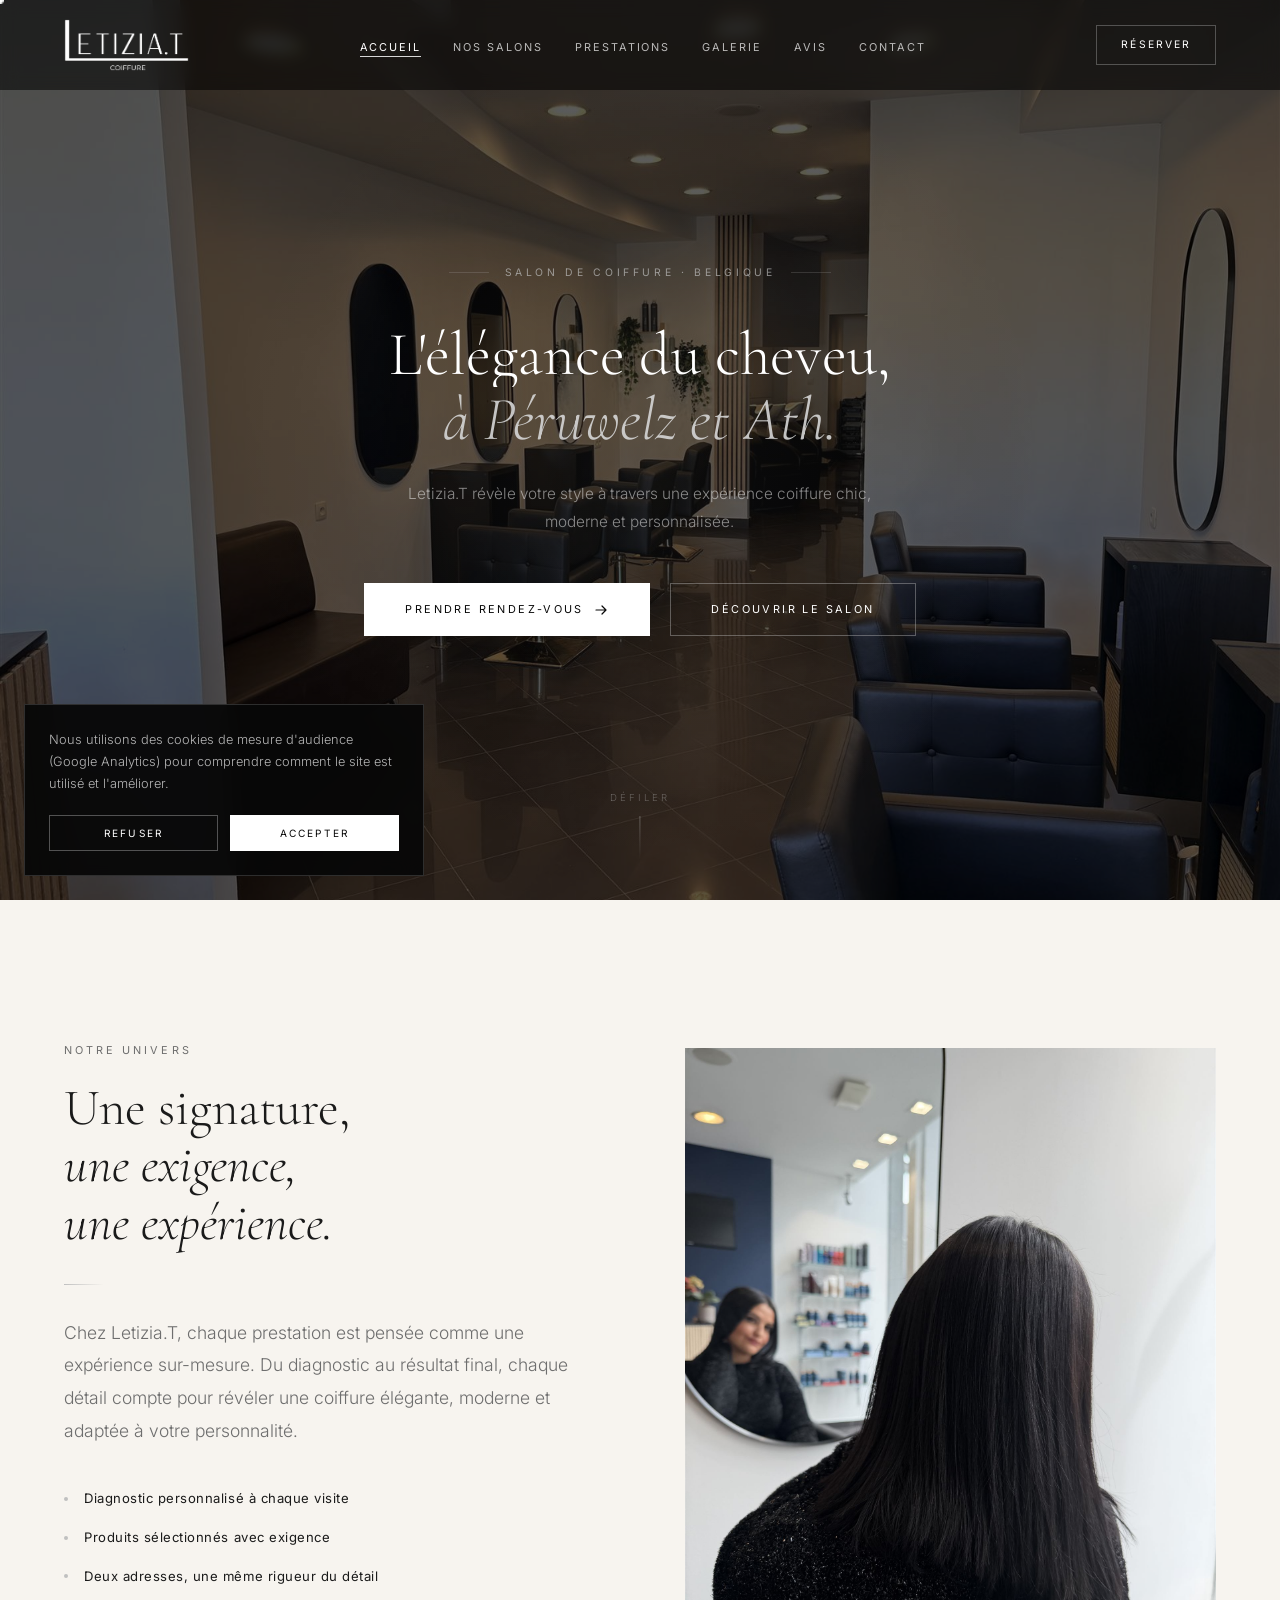
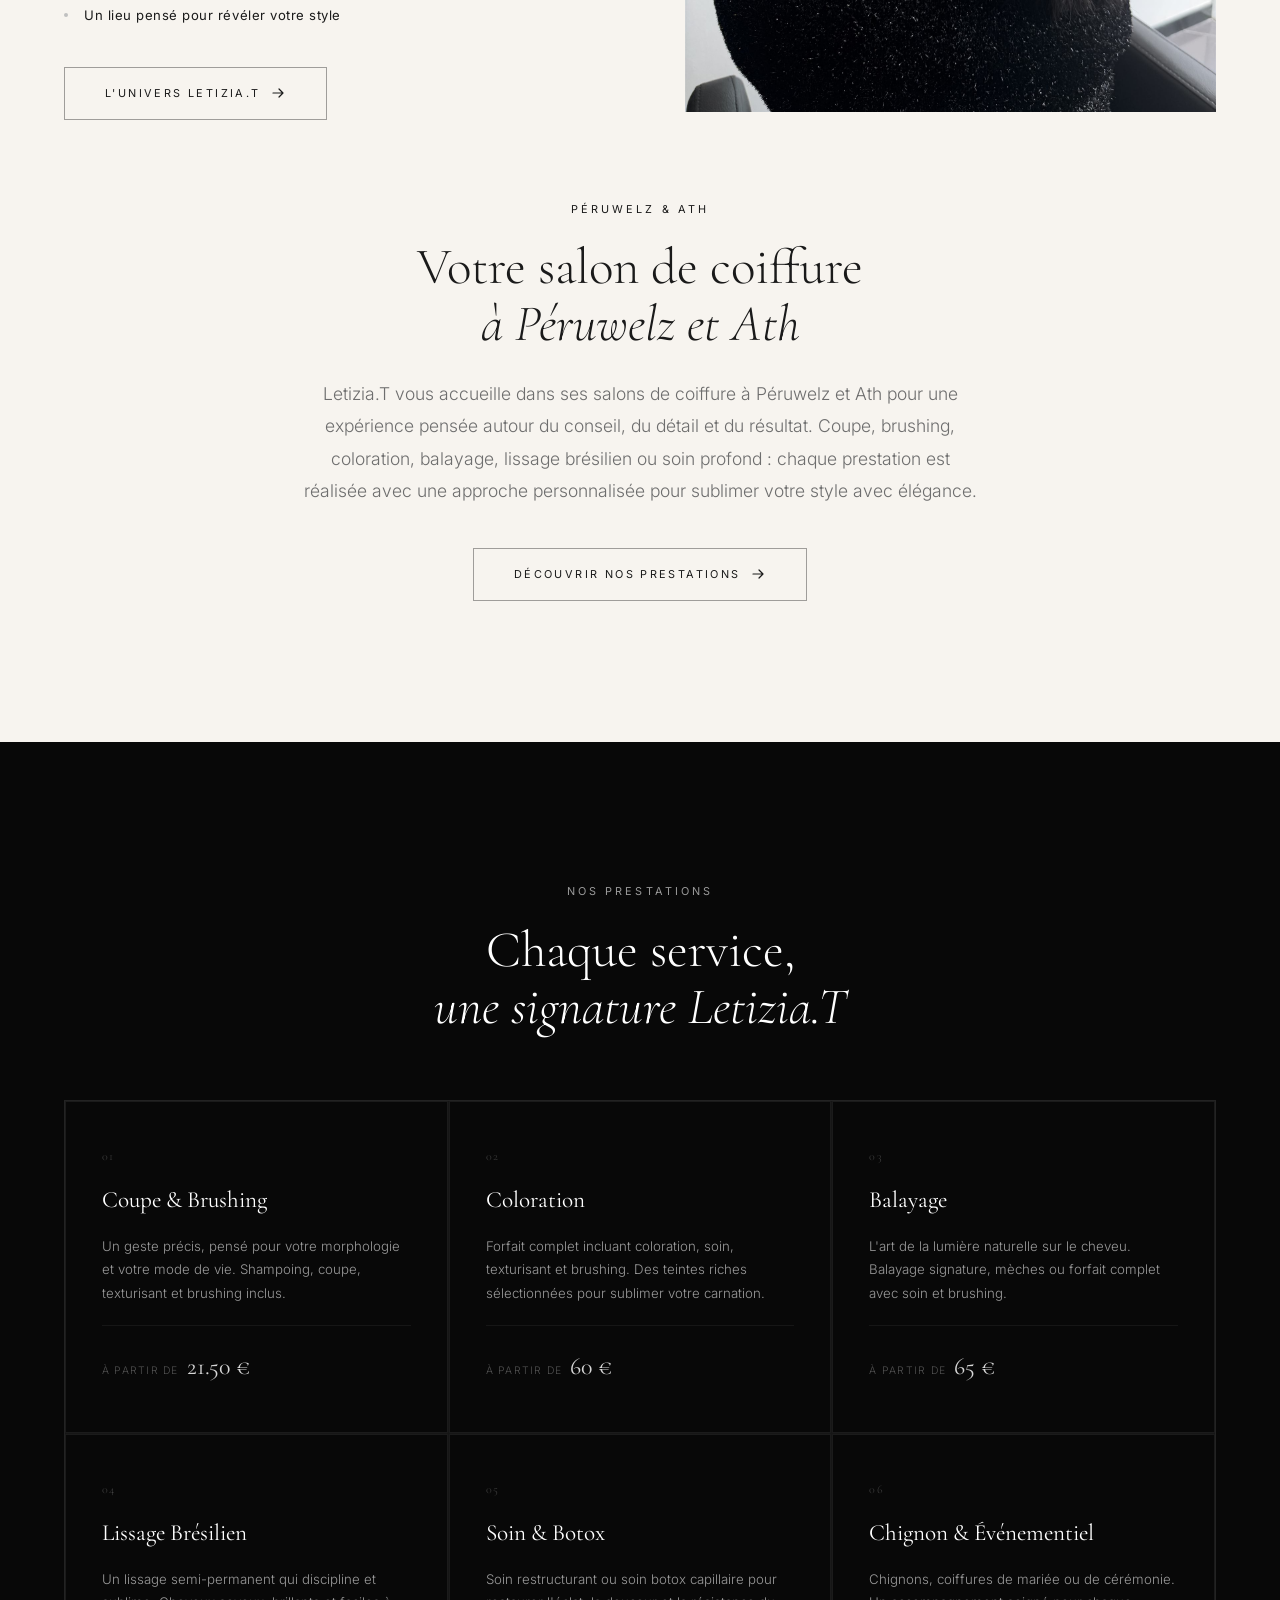
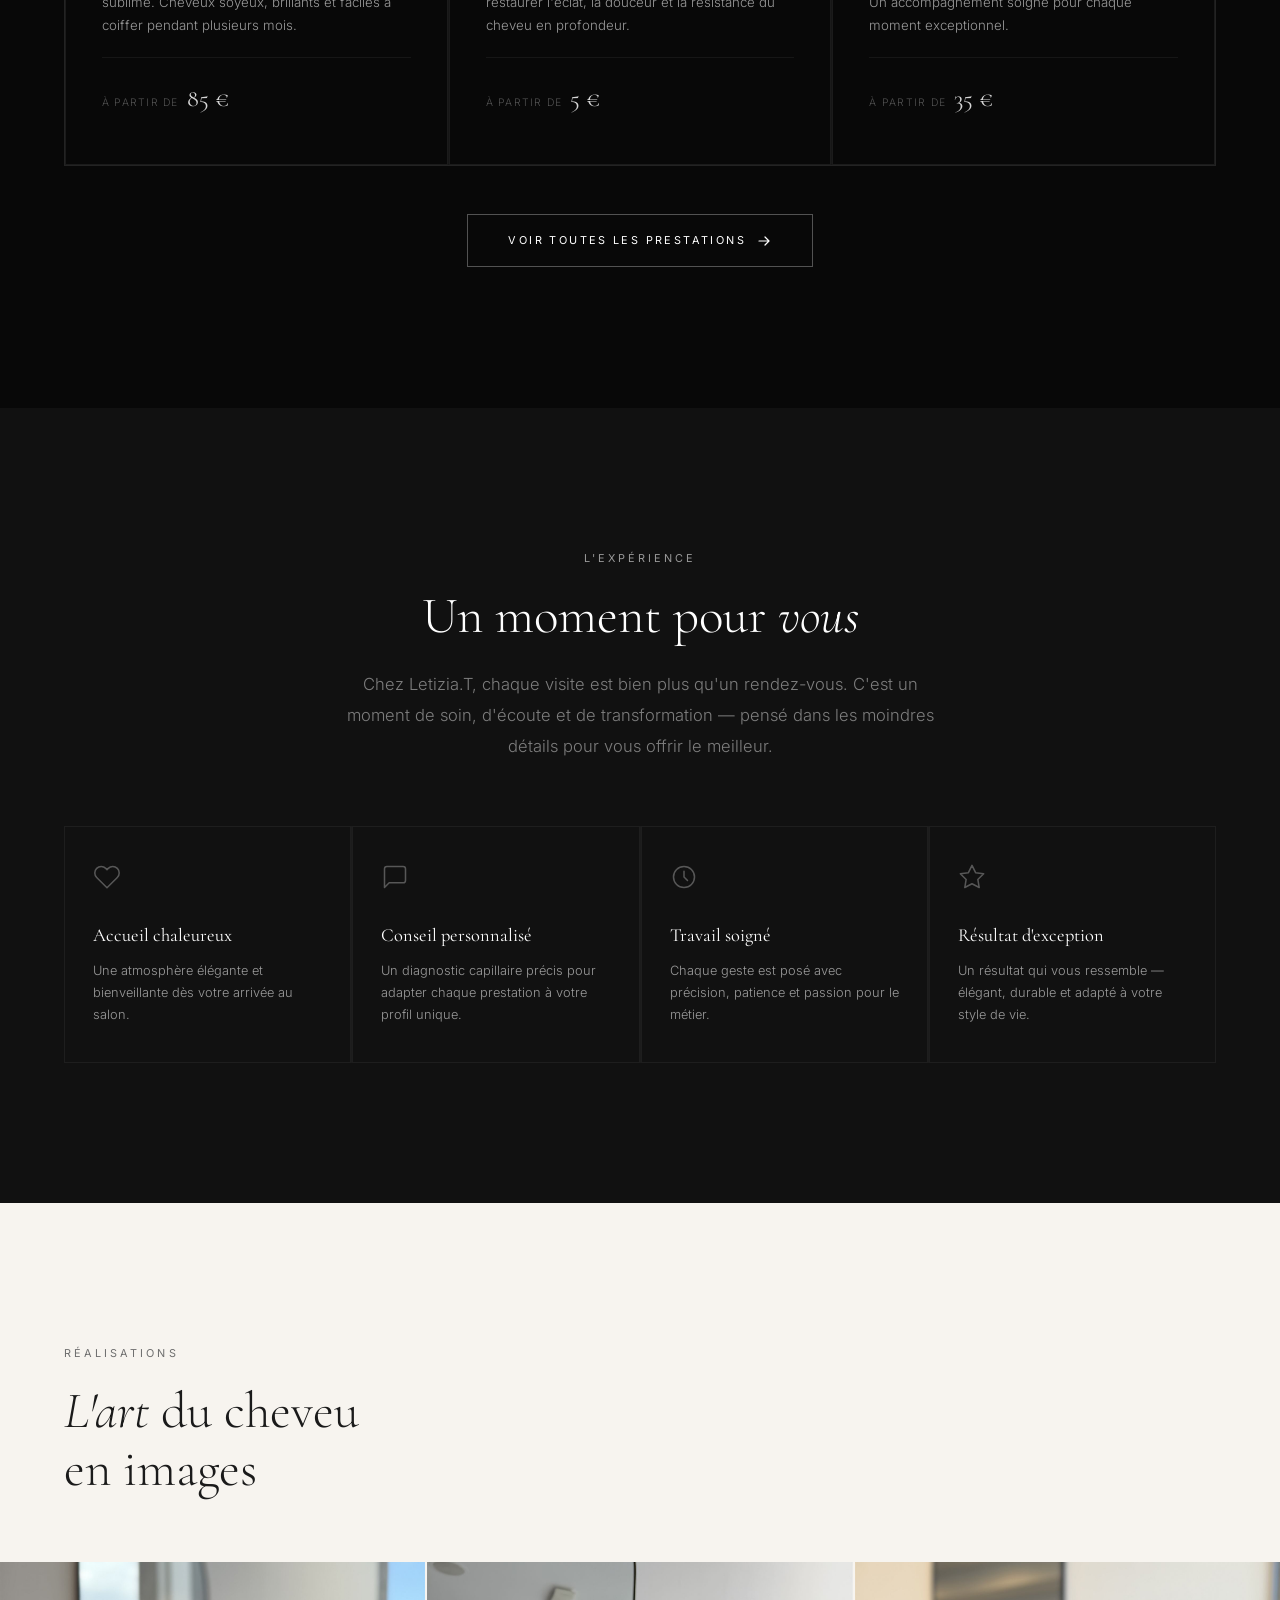
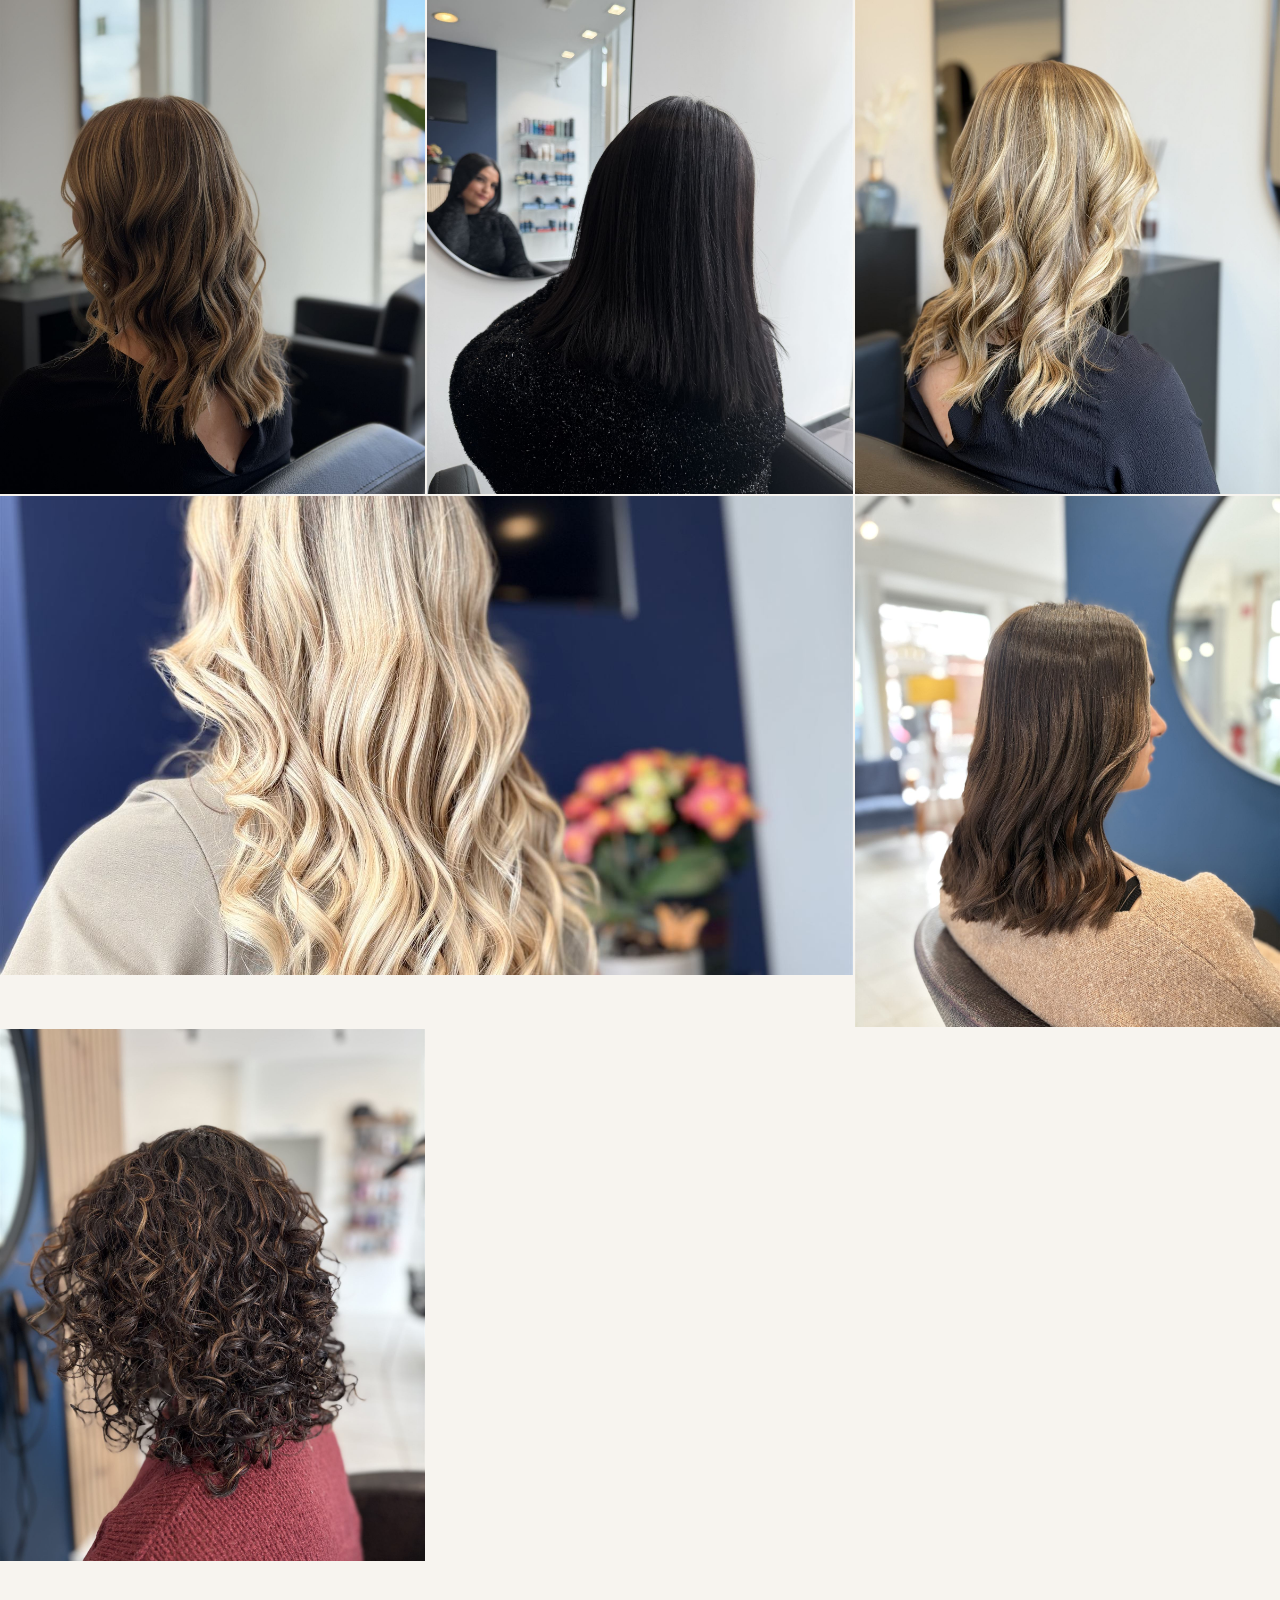
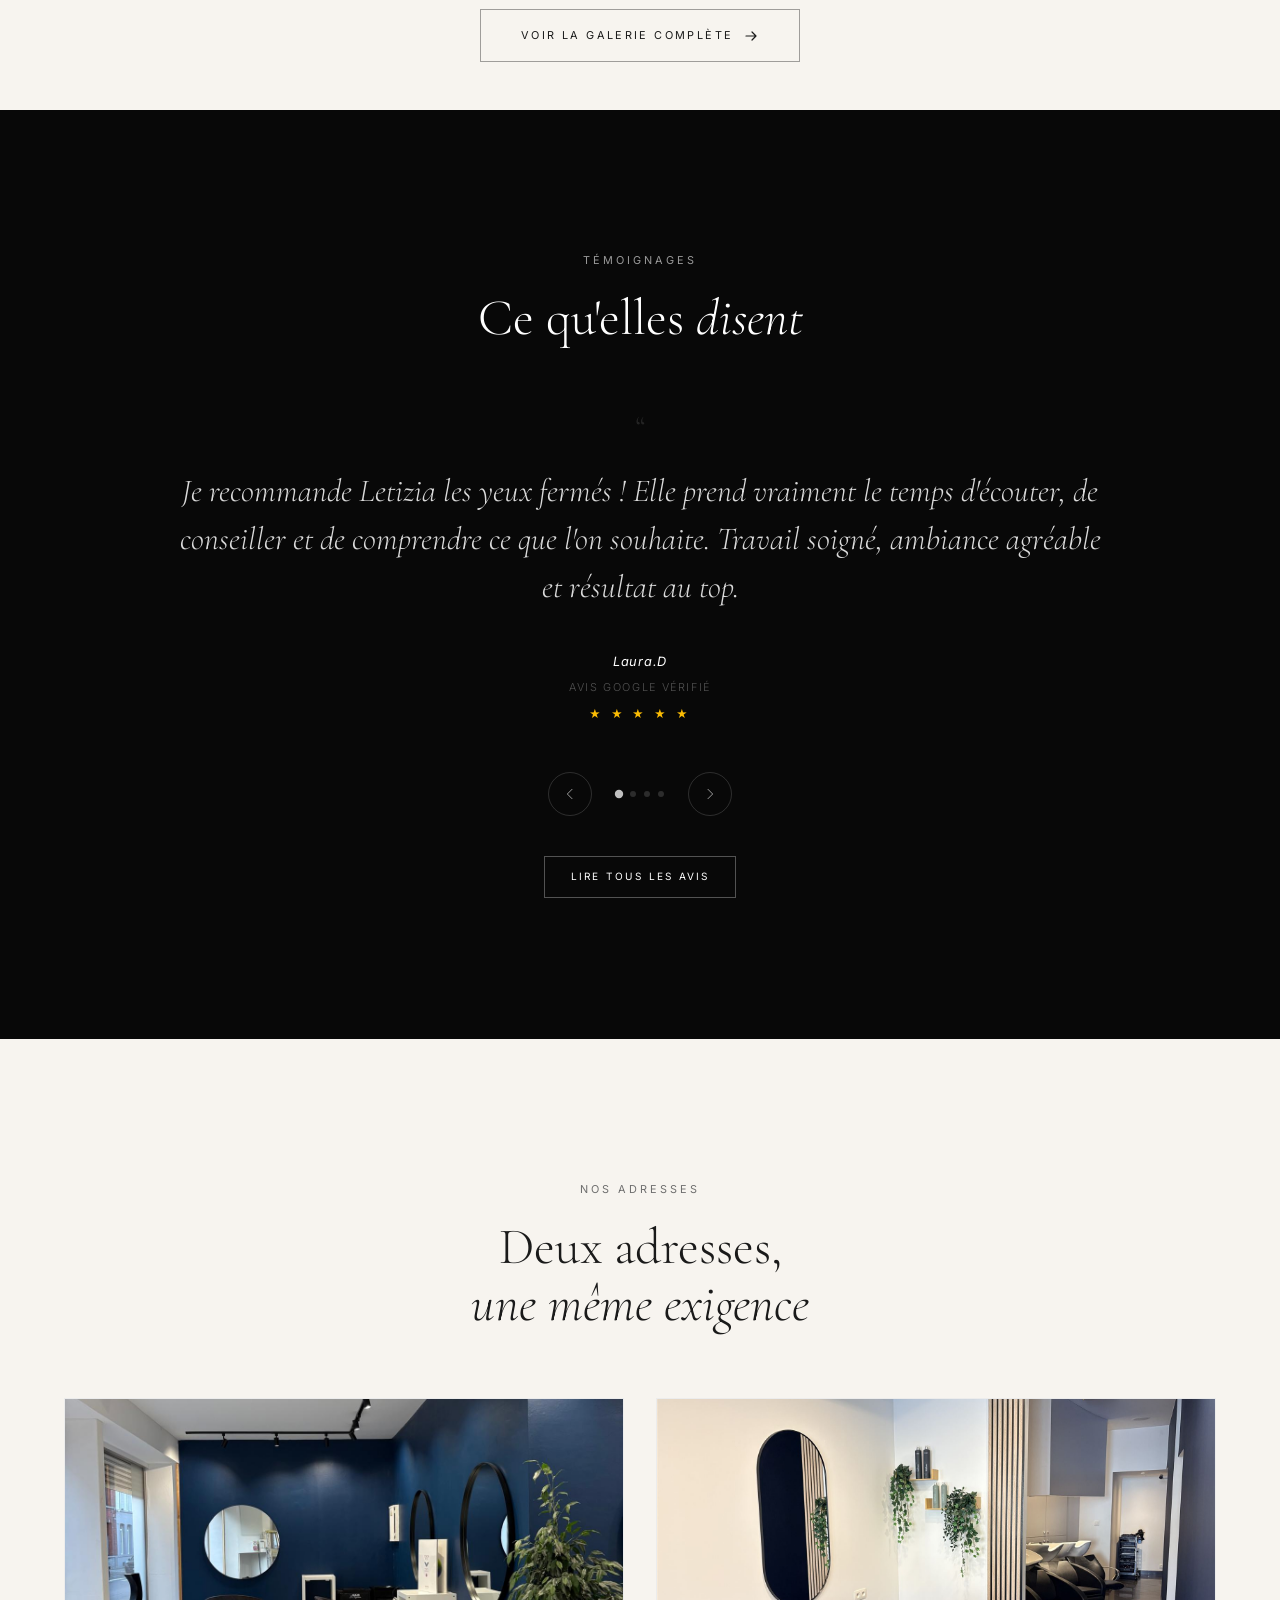
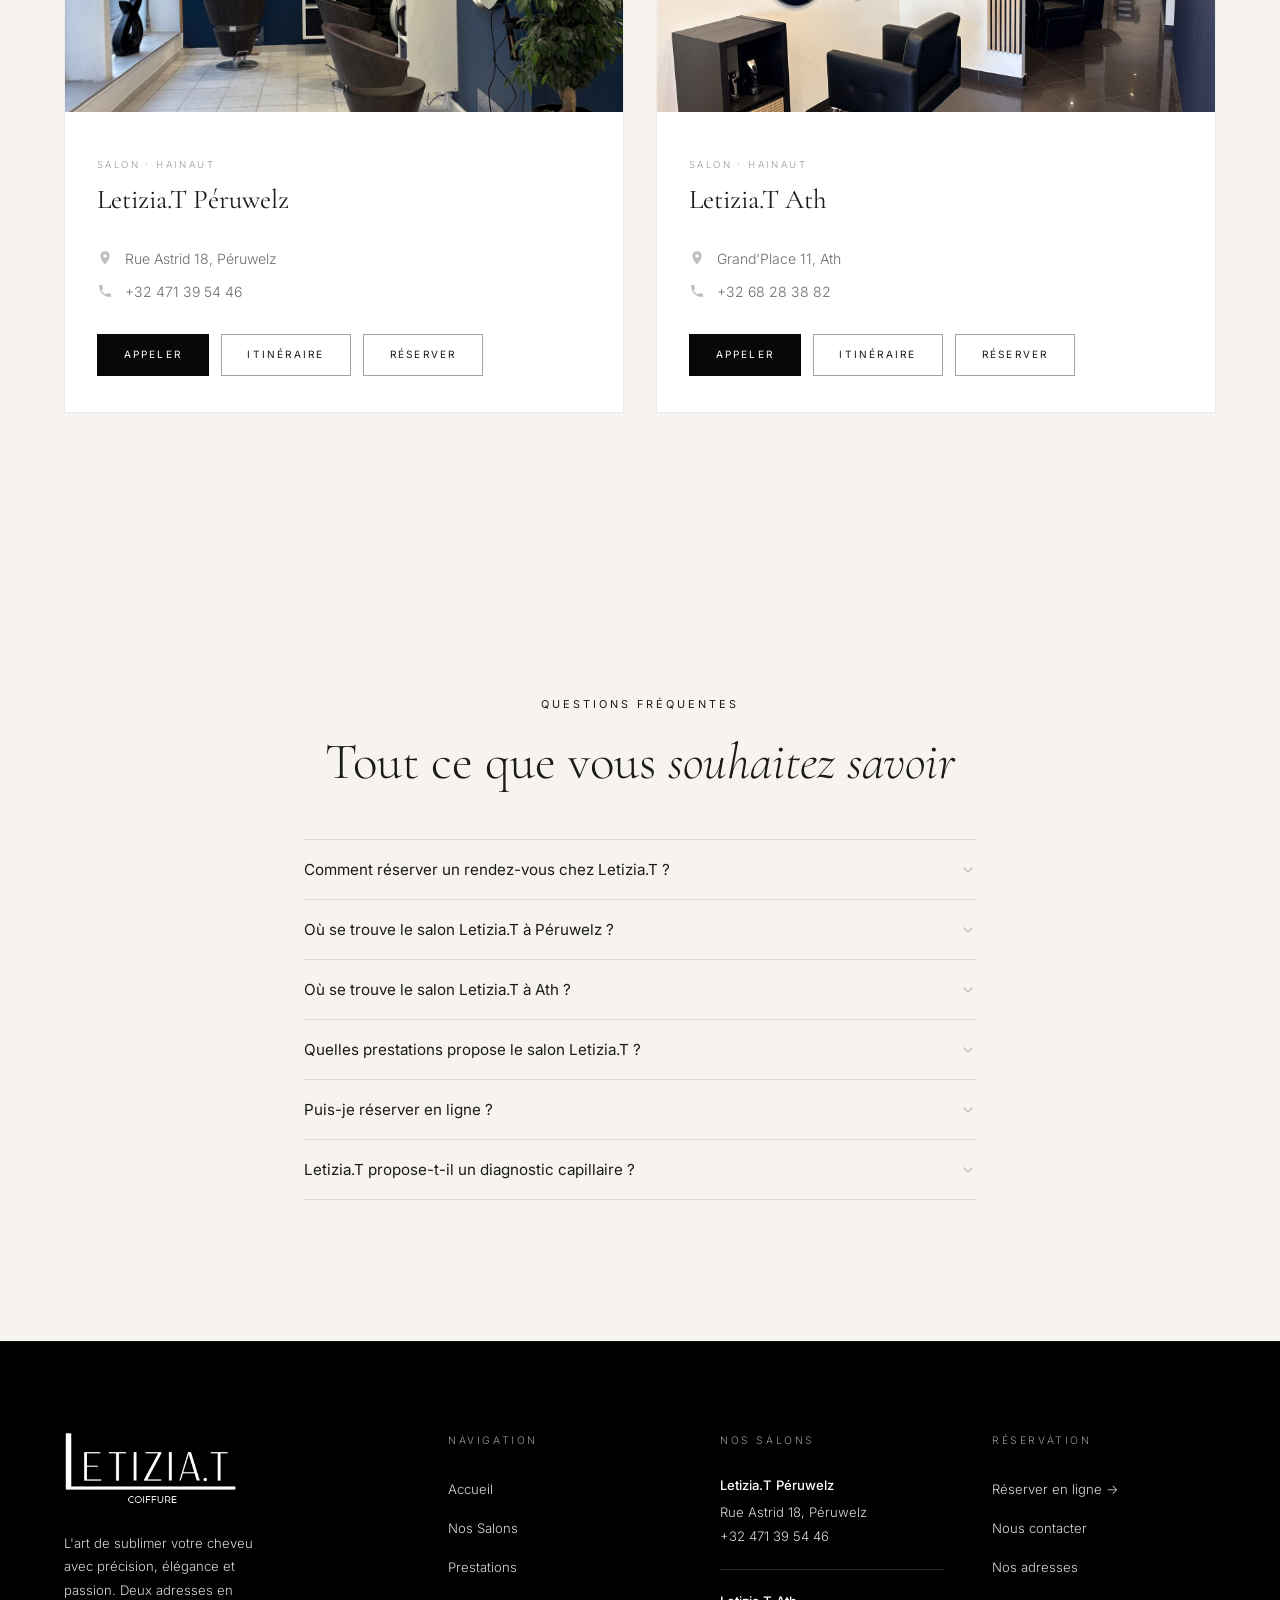
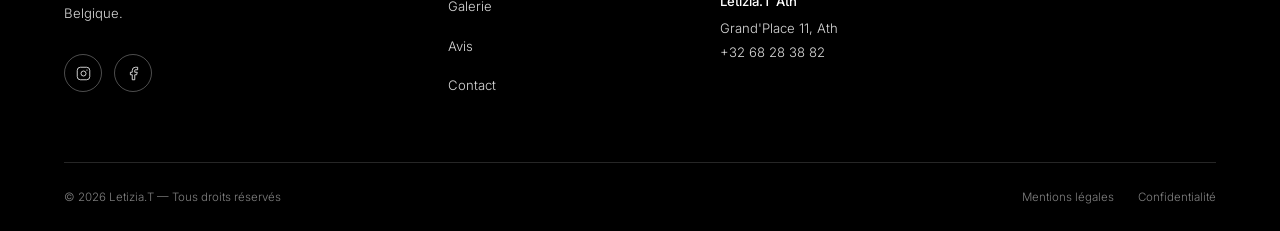
==== commit 9ebf34f7: "Balise Google (GTM-TZKCF6P5) et bandeau cookies - Ajoute la balise Google juste après <head> sur les" ====
--- a/index.html
+++ b/index.html
@@ -1,6 +1,20 @@
 <!DOCTYPE html>
 <html lang="fr-BE">
 <head>
+  <!-- Consentement cookies (RGPD) : mesure désactivée tant que le visiteur n'a pas accepté -->
+  <script>
+    window.dataLayer = window.dataLayer || [];
+    function gtag(){dataLayer.push(arguments);}
+    gtag('consent', 'default', { analytics_storage: 'denied', ad_storage: 'denied', ad_user_data: 'denied', ad_personalization: 'denied' });
+    try { if (localStorage.getItem('lt-cookie-consent') === 'granted') gtag('consent', 'update', { analytics_storage: 'granted' }); } catch (e) {}
+  </script>
+  <!-- Google tag -->
+  <script async src="https://www.googletagmanager.com/gtm.js?id=GTM-TZKCF6P5"></script>
+  <script>
+    window.dataLayer = window.dataLayer || [];
+    function gtag(){dataLayer.push(arguments);}
+    gtag('js', new Date());
+  </script>
   <meta charset="UTF-8" />
   <meta name="viewport" content="width=device-width, initial-scale=1.0" />
 
--- a/style.css
+++ b/style.css
@@ -1738,6 +1738,37 @@
   .gallery-page-grid { grid-template-columns: 1fr; }
 }
 
+/* ── 31. COOKIE BANNER ── */
+.cookie-banner {
+  position: fixed;
+  left: 1.5rem;
+  bottom: 1.5rem;
+  z-index: 400;
+  max-width: 400px;
+  padding: 1.5rem;
+  background: rgba(8,8,8,0.95);
+  border: 1px solid rgba(192,192,192,0.2);
+  backdrop-filter: blur(12px);
+  -webkit-backdrop-filter: blur(12px);
+  opacity: 0;
+  transform: translateY(12px);
+  pointer-events: none;
+  transition: opacity var(--t-mid) var(--ease), transform var(--t-mid) var(--ease);
+}
+.cookie-banner.visible { opacity: 1; transform: none; pointer-events: all; }
+.cookie-banner p {
+  font-size: 0.8rem;
+  color: rgba(255,255,255,0.7);
+  line-height: 1.7;
+  margin-bottom: 1.25rem;
+}
+.cookie-banner-actions { display: flex; gap: 0.75rem; }
+.cookie-banner-actions .btn { flex: 1; }
+
+@media (max-width: 650px) {
+  .cookie-banner { left: 1rem; right: 1rem; bottom: 1rem; max-width: none; }
+}
+
 /* ── Utility ── */
 .sr-only {
   position: absolute; width: 1px; height: 1px;
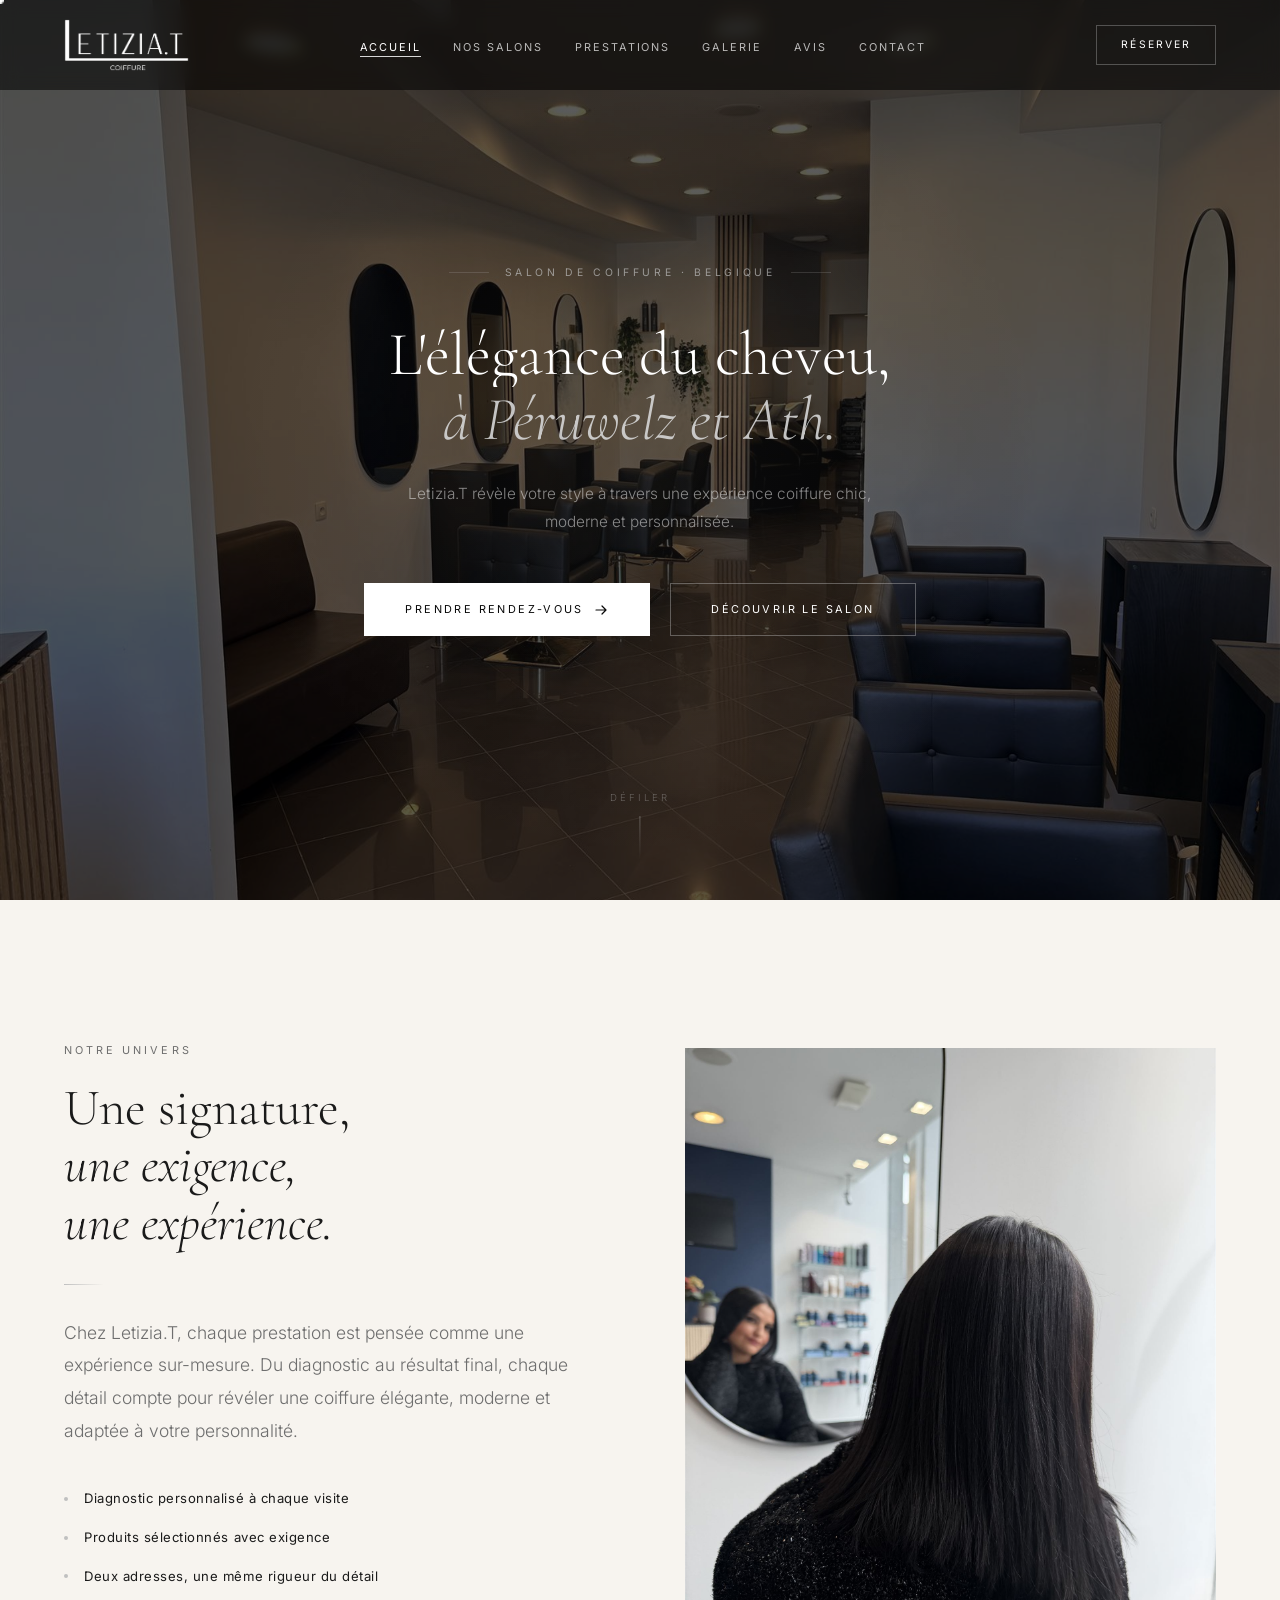
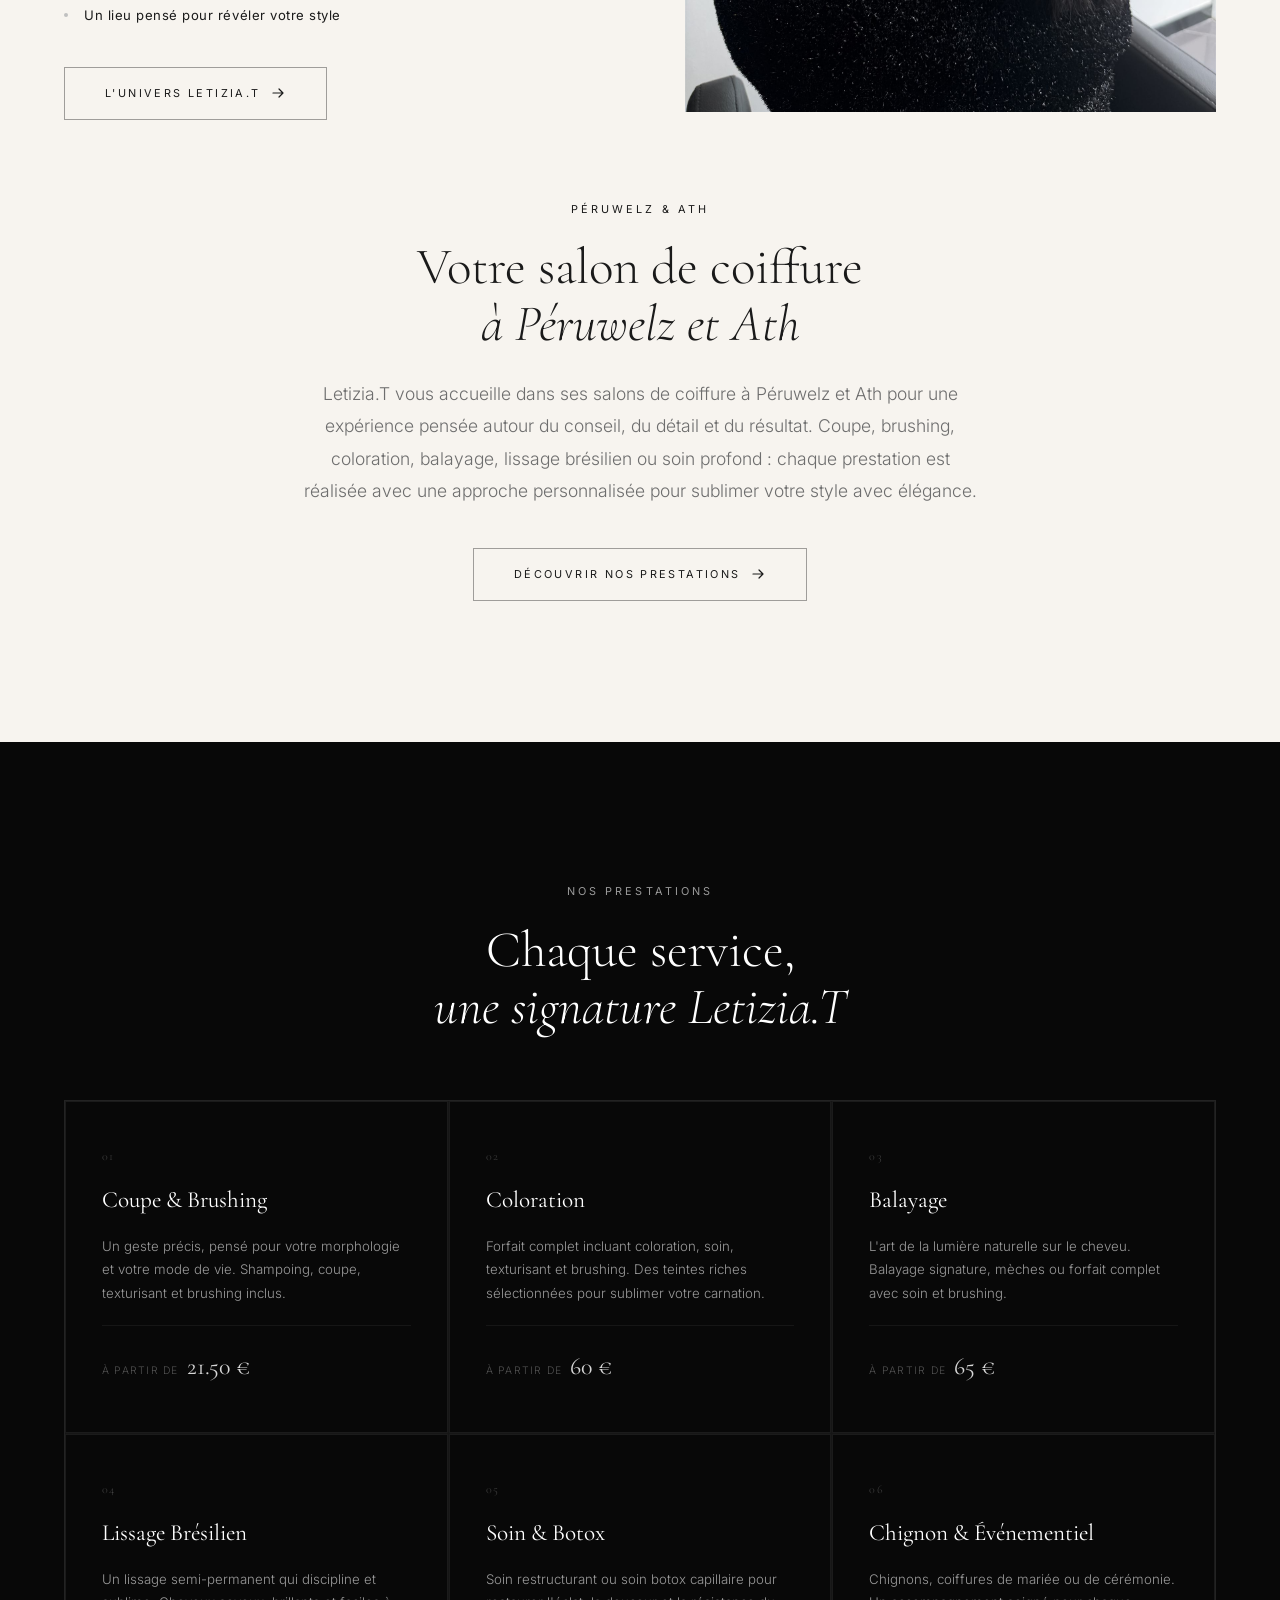
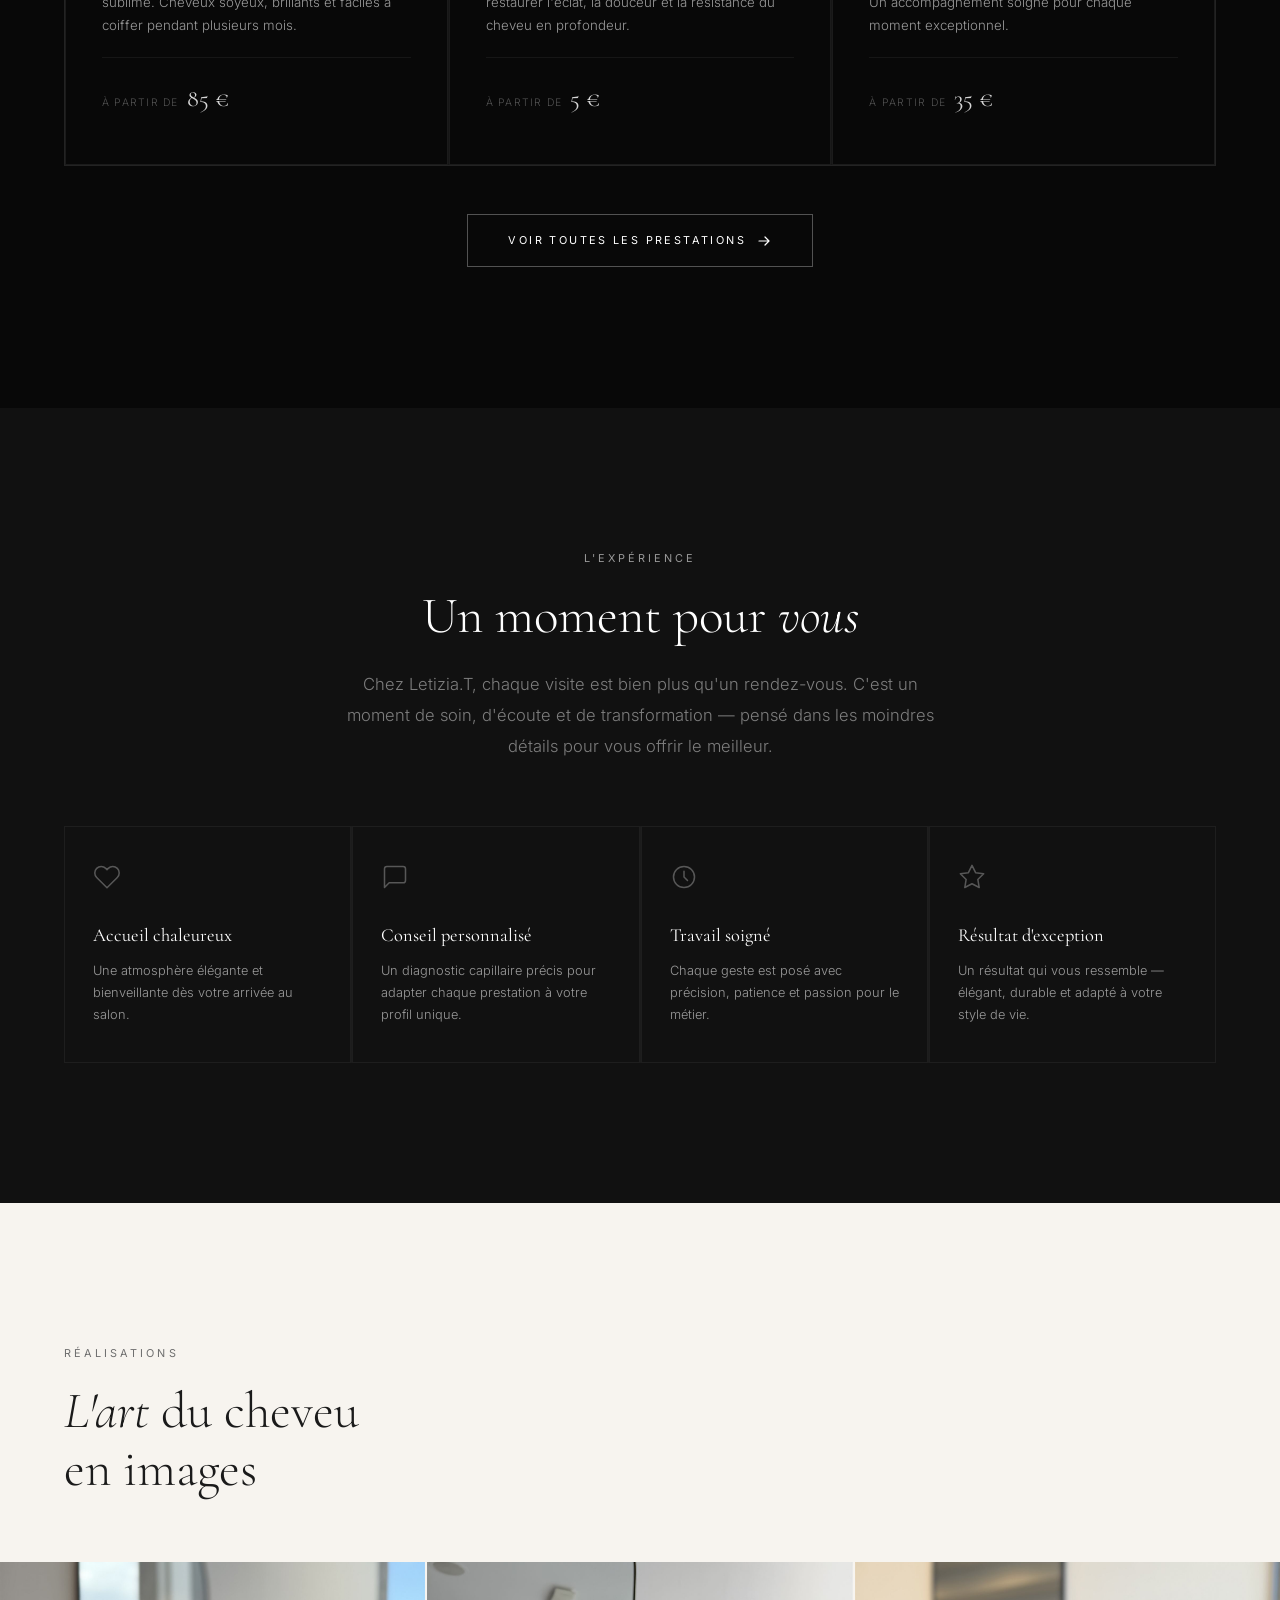
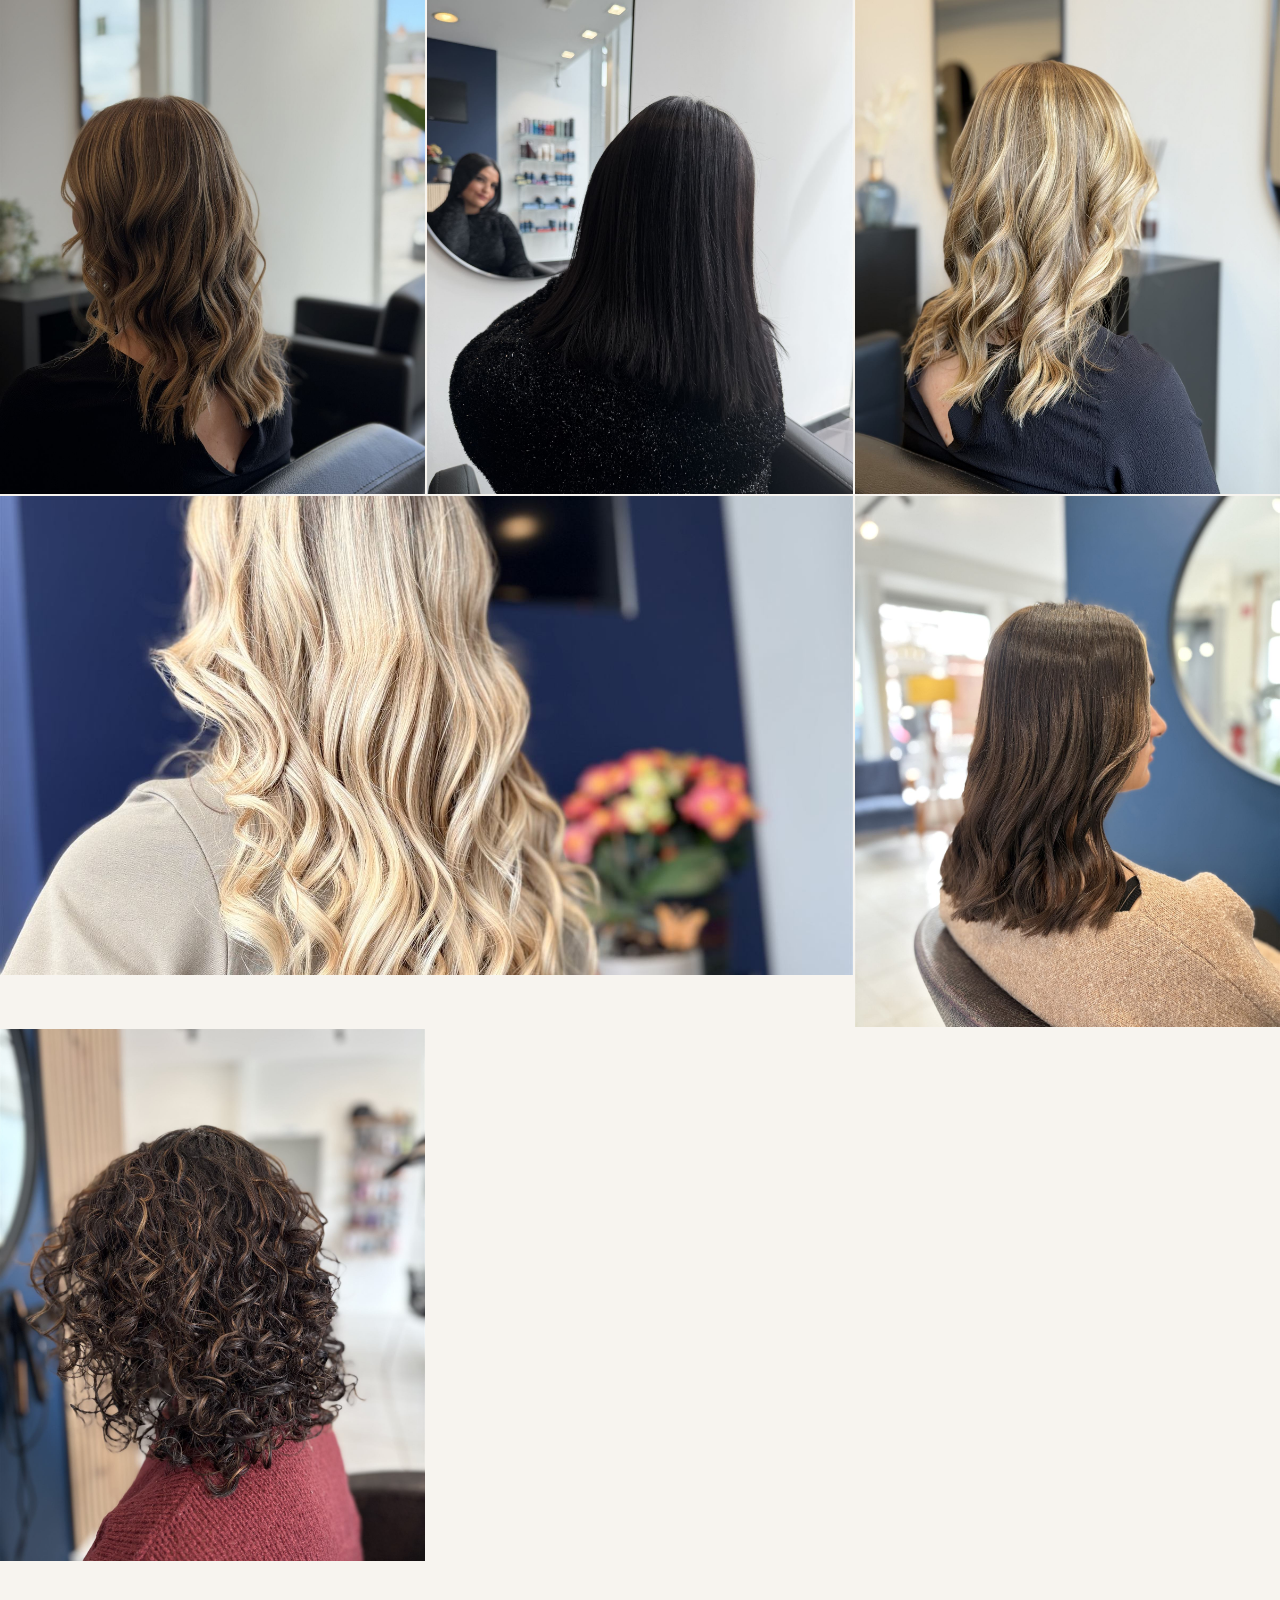
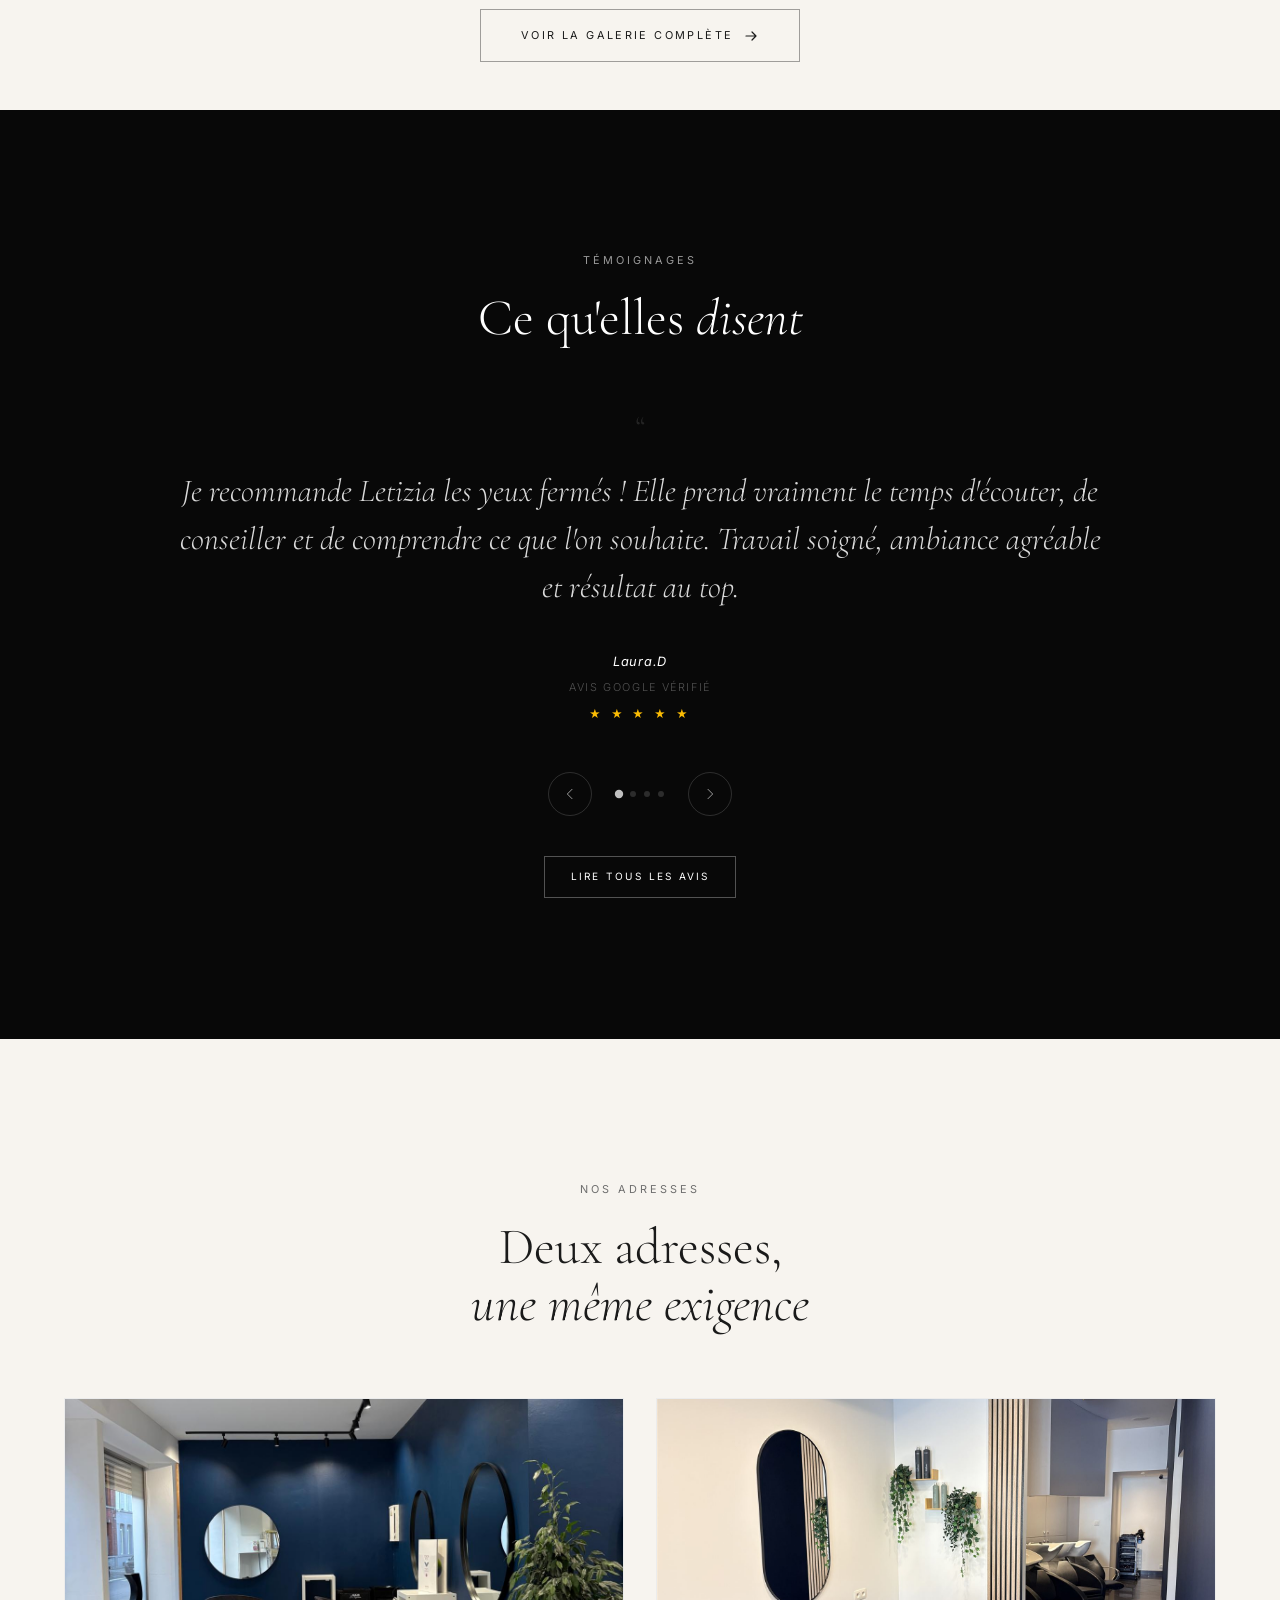
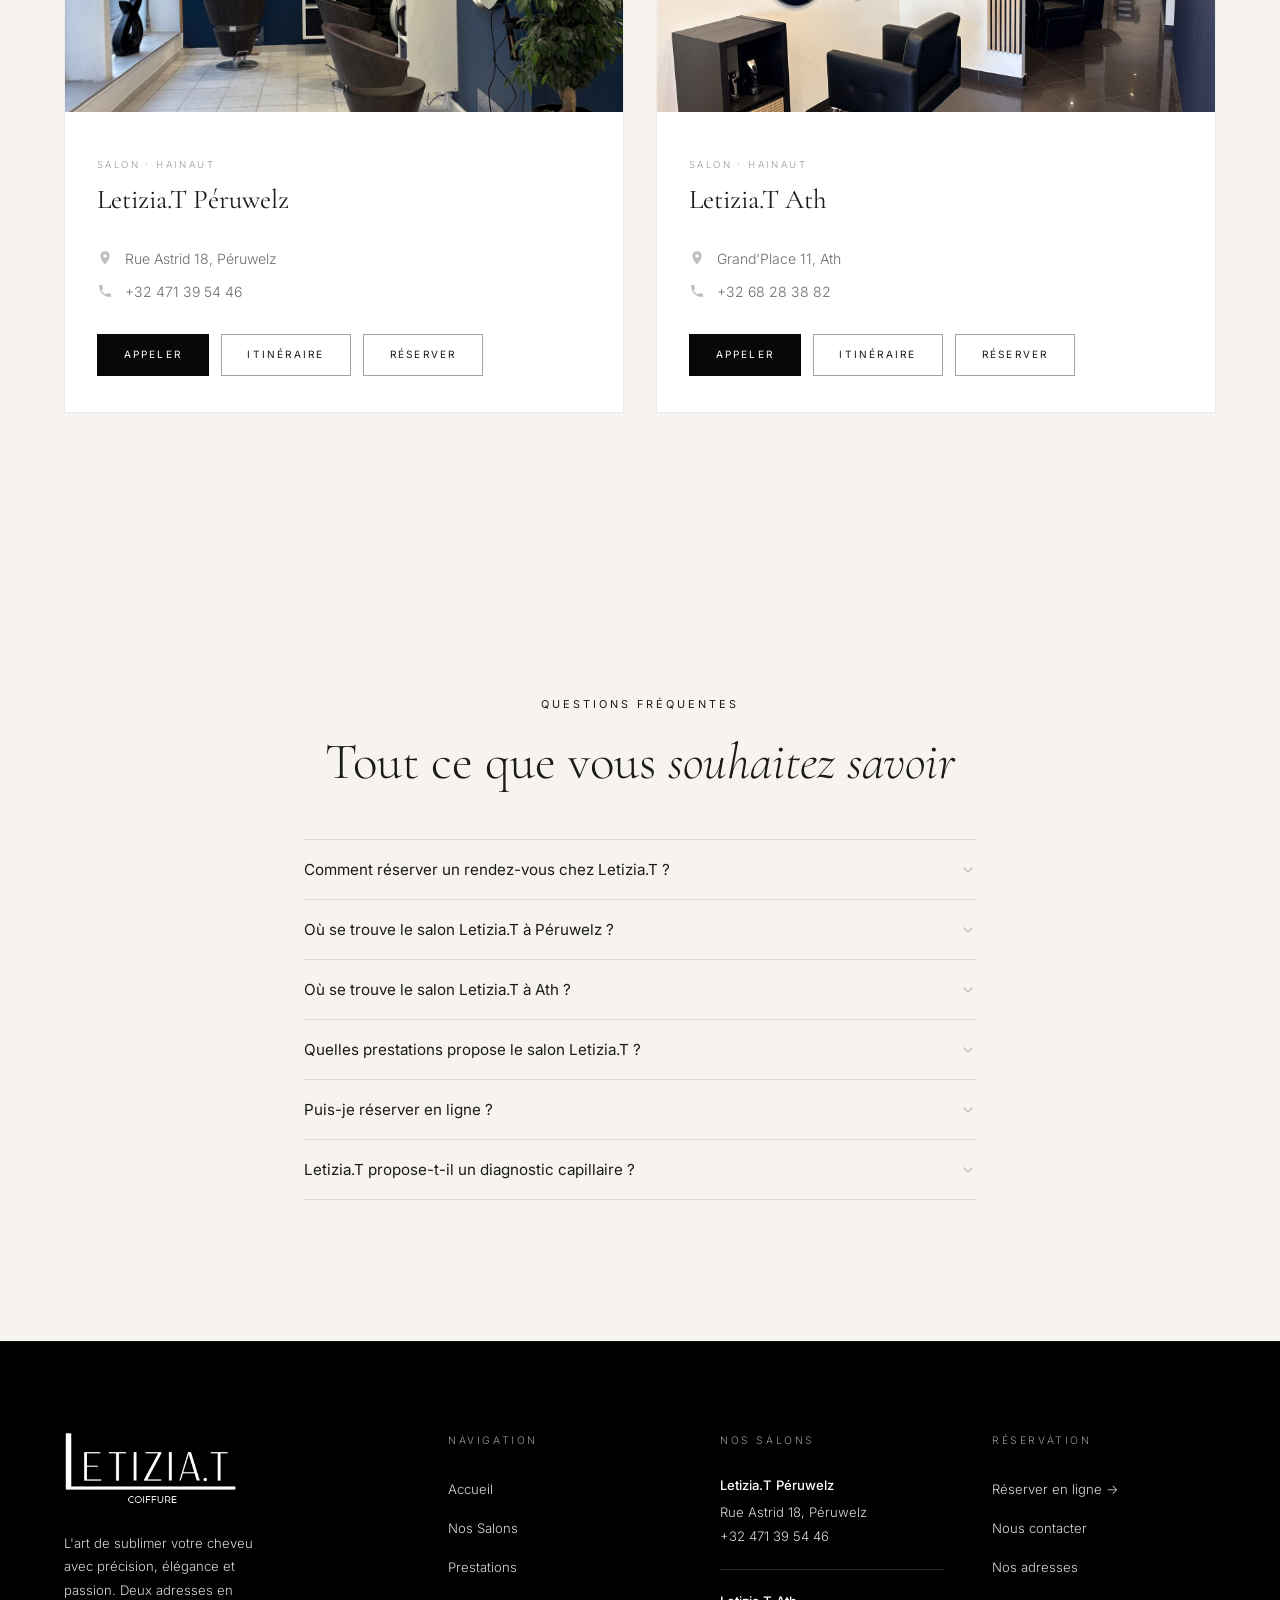
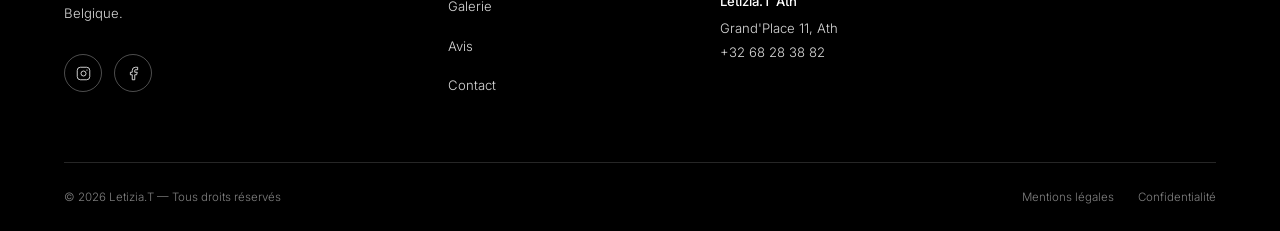
==== commit 705cf5b7: "Retire le bandeau cookies : la balise Google mesure toutes les visites Co-Authored-By: Claude Opus 5" ====
--- a/index.html
+++ b/index.html
@@ -1,13 +1,6 @@
 <!DOCTYPE html>
 <html lang="fr-BE">
 <head>
-  <!-- Consentement cookies (RGPD) : mesure désactivée tant que le visiteur n'a pas accepté -->
-  <script>
-    window.dataLayer = window.dataLayer || [];
-    function gtag(){dataLayer.push(arguments);}
-    gtag('consent', 'default', { analytics_storage: 'denied', ad_storage: 'denied', ad_user_data: 'denied', ad_personalization: 'denied' });
-    try { if (localStorage.getItem('lt-cookie-consent') === 'granted') gtag('consent', 'update', { analytics_storage: 'granted' }); } catch (e) {}
-  </script>
   <!-- Google tag -->
   <script async src="https://www.googletagmanager.com/gtm.js?id=GTM-TZKCF6P5"></script>
   <script>
--- a/style.css
+++ b/style.css
@@ -1738,37 +1738,6 @@
   .gallery-page-grid { grid-template-columns: 1fr; }
 }
 
-/* ── 31. COOKIE BANNER ── */
-.cookie-banner {
-  position: fixed;
-  left: 1.5rem;
-  bottom: 1.5rem;
-  z-index: 400;
-  max-width: 400px;
-  padding: 1.5rem;
-  background: rgba(8,8,8,0.95);
-  border: 1px solid rgba(192,192,192,0.2);
-  backdrop-filter: blur(12px);
-  -webkit-backdrop-filter: blur(12px);
-  opacity: 0;
-  transform: translateY(12px);
-  pointer-events: none;
-  transition: opacity var(--t-mid) var(--ease), transform var(--t-mid) var(--ease);
-}
-.cookie-banner.visible { opacity: 1; transform: none; pointer-events: all; }
-.cookie-banner p {
-  font-size: 0.8rem;
-  color: rgba(255,255,255,0.7);
-  line-height: 1.7;
-  margin-bottom: 1.25rem;
-}
-.cookie-banner-actions { display: flex; gap: 0.75rem; }
-.cookie-banner-actions .btn { flex: 1; }
-
-@media (max-width: 650px) {
-  .cookie-banner { left: 1rem; right: 1rem; bottom: 1rem; max-width: none; }
-}
-
 /* ── Utility ── */
 .sr-only {
   position: absolute; width: 1px; height: 1px;
